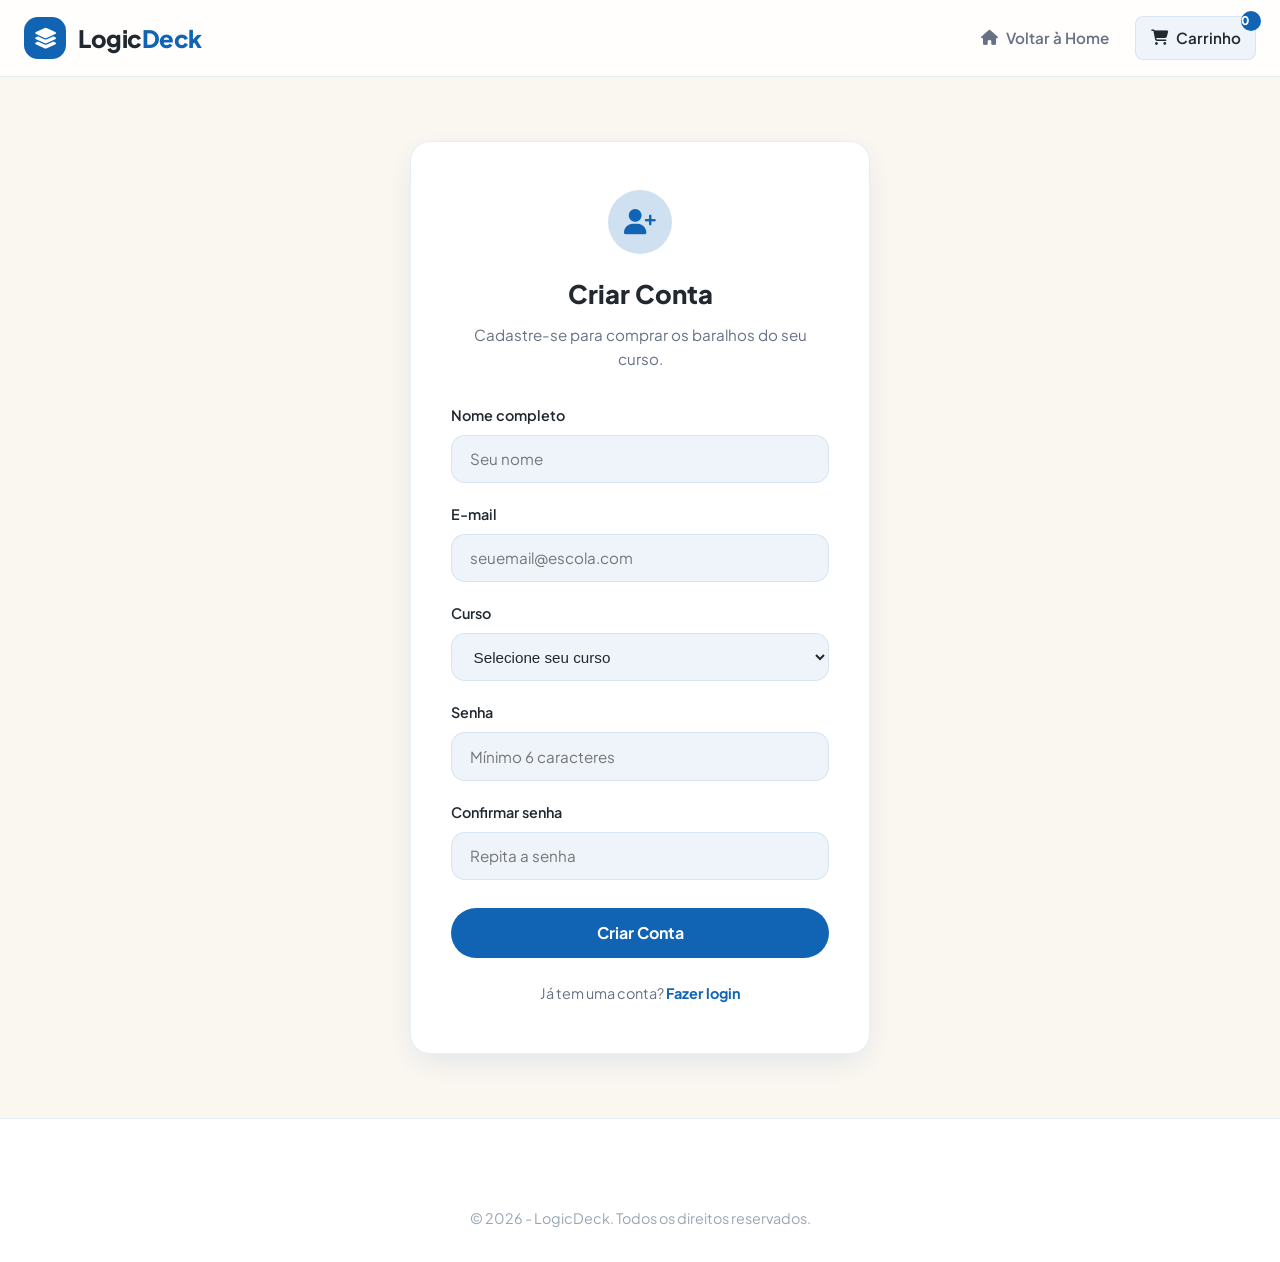
==== front/cadastro.html @ 38dd0232 "pg de carrinho,cadastro e sobre" ====
<!DOCTYPE html>
<html lang="pt-BR">

<head>
    <meta charset="UTF-8">
    <meta name="viewport" content="width=device-width, initial-scale=1.0">
    <title>Cadastro | LogicDeck</title>
    <link rel="stylesheet" href="css/style.css">
    <link rel="stylesheet" href="https://cdnjs.cloudflare.com/ajax/libs/font-awesome/6.4.0/css/all.min.css">
</head>

<body>

    <header>
        <div class="container">
            <div class="header-top">
                <a href="index.html" class="logo">
                    <div class="logo-icon"><i class="fa-solid fa-layer-group"></i></div>
                    <div>Logic<span>Deck</span></div>
                </a>

                <nav class="user-nav">
                    <a href="index.html"><i class="fa-solid fa-house"></i> Voltar à Home</a>
                    <a href="carrinho.html" class="cart-btn">
                        <i class="fa-solid fa-cart-shopping"></i> Carrinho
                        <span class="cart-badge" id="cart-count">0</span>
                    </a>
                </nav>
            </div>
        </div>
    </header>

    <main class="container auth-section">
        <div class="auth-card" id="cadastro-form-wrap">
            <div class="auth-header">
                <div class="auth-icon"><i class="fa-solid fa-user-plus"></i></div>
                <h2>Criar Conta</h2>
                <p>Cadastre-se para comprar os baralhos do seu curso.</p>
            </div>

            <form onsubmit="return handleCadastro(event)">
                <div class="form-group">
                    <label for="cad-nome">Nome completo</label>
                    <input type="text" id="cad-nome" class="form-control" placeholder="Seu nome" required>
                </div>

                <div class="form-group">
                    <label for="cad-email">E-mail</label>
                    <input type="email" id="cad-email" class="form-control" placeholder="seuemail@escola.com" required>
                </div>

                <div class="form-group">
                    <label for="cad-curso">Curso</label>
                    <select id="cad-curso" class="form-control" required>
                        <option value="">Selecione seu curso</option>
                        <option value="informatica">Informática</option>
                        <option value="mecanica">Mecânica</option>
                        <option value="eletronica">Eletrônica</option>
                    </select>
                </div>

                <div class="form-group">
                    <label for="cad-senha">Senha</label>
                    <input type="password" id="cad-senha" class="form-control" placeholder="Mínimo 6 caracteres" required>
                </div>

                <div class="form-group">
                    <label for="cad-confirmar">Confirmar senha</label>
                    <input type="password" id="cad-confirmar" class="form-control" placeholder="Repita a senha" required>
                    <span class="form-error" id="cad-erro"></span>
                </div>

                <button type="submit" class="btn-auth-submit">Criar Conta</button>
            </form>

            <div class="auth-footer-link">
                Já tem uma conta? <a href="login.html">Fazer login</a>
            </div>
        </div>
    </main>

    <footer>
        <div class="container footer-bottom" style="border:none; text-align: center; justify-content: center;">
            <p>&copy; 2026 - LogicDeck. Todos os direitos reservados.</p>
        </div>
    </footer>

    <script src="js/script.js"></script>
</body>

</html>
---- front/css/style.css ----
/* ==========================================================================
   LOGICDECK — MOBILE FIRST
   ========================================================================== */
@import url('https://fonts.googleapis.com/css2?family=Plus+Jakarta+Sans:wght@300;400;500;600;700;800&display=swap');
@import url('https://cdnjs.cloudflare.com/ajax/libs/font-awesome/6.4.0/css/all.min.css');

:root {
    /* Paleta de cores - clara e aconchegante, com azul como cor principal */
    --bg-main: #faf6f0;
    --bg-surface: #ffffff;
    --bg-surface-hover: #eef4fa;
    --bg-glass: rgba(255, 255, 255, 0.85);

    --primary: #1164B4;
    --primary-hover: #0d4f8f;
    --primary-glow: rgba(17, 100, 180, 0.20);

    --accent: #5aa9e0;
    --accent-gradient: var(--primary);
    --card-gradient: linear-gradient(180deg, rgba(17, 100, 180, 0.06) 0%, rgba(17, 100, 180, 0.01) 100%);

    --text-main: #22282f;
    --text-muted: #667284;
    --text-dim: #9aa6b5;

    --border-color: rgba(17, 100, 180, 0.10);
    --border-light: rgba(17, 100, 180, 0.20);

    /* Cores por curso */
    --course-info: #1164B4;
    --course-mec: #2f7fc1;
    --course-eletro: #5aa9e0;

    /* Layout e espaçamento */
    --radius-sm: 8px;
    --radius-md: 14px;
    --radius-lg: 20px;
    --radius-full: 9999px;

    --shadow-sm: 0 4px 12px rgba(17, 100, 180, 0.08);
    --shadow-glow: var(--shadow-sm);
    --shadow-card: 0 10px 30px -8px rgba(17, 100, 180, 0.14);

    --transition: all 0.3s cubic-bezier(0.4, 0, 0.2, 1);
    --max-width: 1280px;

    /* Espaçamento lateral do container (cresce junto com a tela) */
    --gutter: 1rem;
    /* Altura mínima de área clicável no toque */
    --touch: 44px;
}

/* ==========================================================================
   RESET E BASE
   ========================================================================== */
* {
    margin: 0;
    padding: 0;
    box-sizing: border-box;
}

html {
    scroll-behavior: smooth;
    font-family: 'Plus Jakarta Sans', sans-serif;
    background-color: var(--bg-main);
    color: var(--text-main);
    line-height: 1.6;
    /* Evita o iOS aumentar a fonte sozinho ao girar a tela */
    -webkit-text-size-adjust: 100%;
}

body {
    min-height: 100vh;
    display: flex;
    flex-direction: column;
    overflow-x: hidden;
    font-size: 1rem;
}

/* Nada estoura a largura da tela */
img, video, iframe, svg {
    max-width: 100%;
    height: auto;
    display: block;
}

h1, h2, h3, p, a, li {
    overflow-wrap: break-word;
}

a {
    color: inherit;
    text-decoration: none;
    transition: var(--transition);
}

ul {
    list-style: none;
}

button {
    cursor: pointer;
    border: none;
    outline: none;
    font-family: inherit;
    transition: var(--transition);
}

input {
    font-family: inherit;
    outline: none;
    /* fonte >= 16px impede o zoom automático do iPhone ao focar o campo */
    font-size: 1rem;
}

/* Foco visível para quem navega pelo teclado */
a:focus-visible,
button:focus-visible,
input:focus-visible {
    outline: 3px solid var(--primary);
    outline-offset: 2px;
    border-radius: var(--radius-sm);
}

@media (prefers-reduced-motion: reduce) {
    html { scroll-behavior: auto; }
    *, *::before, *::after {
        animation-duration: 0.01ms !important;
        transition-duration: 0.01ms !important;
    }
}

.container {
    width: 100%;
    max-width: var(--max-width);
    margin: 0 auto;
    padding: 0 var(--gutter);
}

/* Tipografia fluida: cresce sozinha entre o celular e o desktop */
.section-title {
    font-size: clamp(1.5rem, 5vw, 2.2rem);
    font-weight: 800;
    letter-spacing: -0.5px;
    margin-bottom: 1.25rem;
    text-align: center;
    color: var(--primary);
    display: inline-block;
}

.section-header {
    text-align: center;
    margin-bottom: 2rem;
}

.section-subtitle {
    color: var(--text-muted);
    font-size: 0.95rem;
    max-width: 60ch;
    margin: 0.5rem auto 0;
}

/* ==========================================================================
   HEADER  (celular: logo + ícones na 1ª linha, busca ocupando a 2ª)
   ========================================================================== */
header {
    background: var(--bg-glass);
    backdrop-filter: blur(16px);
    -webkit-backdrop-filter: blur(16px);
    border-bottom: 1px solid var(--border-color);
    position: sticky;
    top: 0;
    z-index: 1000;
}

.header-top {
    display: flex;
    align-items: center;
    justify-content: space-between;
    flex-wrap: wrap;
    padding: 0.75rem 0;
    gap: 0.75rem;
}

.logo {
    display: flex;
    align-items: center;
    gap: 0.5rem;
    font-size: 1.15rem;
    font-weight: 800;
    color: var(--text-main);
    letter-spacing: -0.5px;
    flex-shrink: 0;
}

.logo-icon {
    width: 36px;
    height: 36px;
    background: var(--primary);
    border-radius: var(--radius-md);
    display: flex;
    align-items: center;
    justify-content: center;
    color: #fff;
    font-size: 1.05rem;
    flex-shrink: 0;
}

.logo span {
    color: var(--primary);
}

/* No celular a busca vai para a linha de baixo, em largura total */
.search-form {
    order: 3;
    flex: 1 1 100%;
    max-width: 100%;
    position: relative;
    display: flex;
    align-items: center;
}

.search-form input {
    width: 100%;
    padding: 0.7rem 5.5rem 0.7rem 1rem;
    background: var(--bg-surface-hover);
    border: 1px solid var(--border-color);
    border-radius: var(--radius-full);
    color: var(--text-main);
    transition: var(--transition);
}

.search-form input:focus {
    border-color: var(--primary);
    background: #fff;
}

.search-form input::placeholder {
    color: var(--text-dim);
}

.search-form button {
    position: absolute;
    right: 5px;
    background: var(--primary);
    color: white;
    min-height: 36px;
    padding: 0.4rem 1rem;
    border-radius: var(--radius-full);
    font-weight: 600;
    font-size: 0.85rem;
    display: flex;
    align-items: center;
    gap: 0.4rem;
}

.search-form button:hover {
    background: var(--primary-hover);
}

.user-nav {
    display: flex;
    align-items: center;
    gap: 0.35rem;
}

.user-nav a {
    display: flex;
    align-items: center;
    justify-content: center;
    gap: 0.5rem;
    min-width: var(--touch);
    min-height: var(--touch);
    font-weight: 600;
    font-size: 0.95rem;
    color: var(--text-muted);
    padding: 0.5rem;
    border-radius: var(--radius-sm);
}

.user-nav a:hover {
    color: var(--text-main);
    background: var(--bg-surface-hover);
}

/* No celular da pra ver só os ícones. Coloca o link dentro
   de um <span> no HTML:  <a href="#"><i class="fa..."></i><span>Entrar</span></a> */
.user-nav a span {
    display: none;
}

.cart-btn {
    position: relative;
    background: var(--bg-surface-hover) !important;
    border: 1px solid var(--border-color);
    color: var(--text-main) !important;
}

.cart-badge {
    position: absolute;
    top: -2px;
    right: -2px;
    background: var(--primary);
    color: white;
    font-size: 0.7rem;
    font-weight: 800;
    width: 20px;
    height: 20px;
    border-radius: 50%;
    display: flex;
    align-items: center;
    justify-content: center;
}

/* Menu principal: no celular vira uma faixa que rola na horizontal */
.main-nav {
    background: var(--bg-surface-hover);
    border-top: 1px solid var(--border-color);
}

.main-nav ul {
    display: flex;
    align-items: center;
    gap: 1.25rem;
    padding: 0.5rem var(--gutter);
    overflow-x: auto;
    -webkit-overflow-scrolling: touch;
    scrollbar-width: none;
}

.main-nav ul::-webkit-scrollbar {
    display: none;
}

.main-nav a {
    font-weight: 600;
    font-size: 0.9rem;
    color: var(--text-muted);
    position: relative;
    display: flex;
    align-items: center;
    min-height: var(--touch);
    white-space: nowrap;
}

.main-nav a::after {
    content: '';
    position: absolute;
    bottom: 4px;
    left: 0;
    width: 0%;
    height: 2px;
    background: var(--primary);
    transition: var(--transition);
    border-radius: 2px;
}

.main-nav a:hover,
.main-nav a.active {
    color: var(--text-main);
}

.main-nav a:hover::after,
.main-nav a.active::after {
    width: 100%;
}

/* ==========================================================================
   HERO / BANNER
   ========================================================================== */
.hero-section {
    padding: 1.5rem 0 2rem;
}

.carousel-container {
    position: relative;
    border-radius: var(--radius-md);
    overflow: hidden;
    background: var(--bg-surface);
    border: 1px solid var(--border-color);
    box-shadow: var(--shadow-card);
    /* no celular o banner é mais "em pé" para o texto caber */
    aspect-ratio: 4 / 3;
    min-height: 320px;
}

.carousel-slide {
    position: absolute;
    inset: 0;
    opacity: 0;
    visibility: hidden;
    transition: opacity 0.8s ease-in-out;
    display: flex;
    align-items: center;
    background: var(--primary);
}

.carousel-slide.active {
    opacity: 1;
    visibility: visible;
}

.carousel-content {
    position: relative;
    z-index: 10;
    padding: 1.5rem;
    max-width: 100%;
}

.hero-tag {
    display: inline-block;
    padding: 0.3rem 0.8rem;
    background: rgba(255, 255, 255, 0.25);
    border: 1px solid rgba(255, 255, 255, 0.5);
    border-radius: var(--radius-full);
    color: #fff;
    font-weight: 700;
    font-size: 0.72rem;
    text-transform: uppercase;
    letter-spacing: 1.5px;
    margin-bottom: 0.75rem;
}

.carousel-content h2 {
    font-size: clamp(1.4rem, 6vw, 2.8rem);
    font-weight: 800;
    line-height: 1.15;
    margin-bottom: 0.75rem;
    color: #fff;
}

.carousel-content p {
    font-size: 0.95rem;
    color: rgba(255, 255, 255, 0.92);
    margin-bottom: 1.25rem;
    max-width: 45ch;
}

.btn-hero {
    display: inline-flex;
    align-items: center;
    justify-content: center;
    gap: 0.6rem;
    min-height: var(--touch);
    padding: 0.75rem 1.5rem;
    background: #fff;
    color: var(--primary-hover);
    font-weight: 700;
    font-size: 0.95rem;
    border-radius: var(--radius-full);
    box-shadow: var(--shadow-sm);
}

.btn-hero:hover {
    background: var(--bg-surface-hover);
}

.carousel-btn {
    position: absolute;
    top: 50%;
    transform: translateY(-50%);
    z-index: 20;
    width: 38px;
    height: 38px;
    border-radius: 50%;
    background: rgba(255, 255, 255, 0.3);
    border: 1px solid rgba(255, 255, 255, 0.5);
    color: white;
    font-size: 1rem;
    display: flex;
    align-items: center;
    justify-content: center;
}

.carousel-btn:hover {
    background: #fff;
    color: var(--primary-hover);
}

.carousel-btn.prev { left: 0.5rem; }
.carousel-btn.next { right: 0.5rem; }

.carousel-indicators {
    position: absolute;
    bottom: 0.85rem;
    left: 50%;
    transform: translateX(-50%);
    z-index: 20;
    display: flex;
    gap: 0.5rem;
}

.indicator-dot {
    width: 10px;
    height: 10px;
    border-radius: 50%;
    background: rgba(255, 255, 255, 0.5);
    cursor: pointer;
    transition: var(--transition);
}

.indicator-dot.active {
    width: 28px;
    border-radius: 12px;
    background: #fff;
}

/* ==========================================================================
   PRODUTOS EM DESTAQUE
   ========================================================================== */
.products-section {
    padding: 2rem 0;
}

/* Filtros: rolam na horizontal no celular, sem quebrar a tela */
.category-filters {
    display: flex;
    gap: 0.5rem;
    margin-bottom: 1.5rem;
    overflow-x: auto;
    padding-bottom: 0.4rem;
    -webkit-overflow-scrolling: touch;
    scrollbar-width: none;
}

.category-filters::-webkit-scrollbar {
    display: none;
}

.filter-chip {
    flex: 0 0 auto;
    min-height: 40px;
    padding: 0.5rem 1.1rem;
    border-radius: var(--radius-full);
    border: 1px solid var(--border-color);
    background: var(--bg-surface);
    color: var(--text-muted);
    font-weight: 600;
    font-size: 0.85rem;
    white-space: nowrap;
}

.filter-chip:hover,
.filter-chip.active {
    background: var(--primary);
    border-color: var(--primary);
    color: #fff;
}

/* 1 coluna no celular. O min() evita estouro em telas de 320px */
.products-grid {
    display: grid;
    grid-template-columns: 1fr;
    gap: 1.25rem;
}

.product-card {
    background: var(--bg-surface);
    border: 1px solid var(--border-color);
    border-radius: var(--radius-lg);
    overflow: hidden;
    display: flex;
    flex-direction: column;
    transition: var(--transition);
    position: relative;
}

.product-card:hover {
    border-color: var(--border-light);
    box-shadow: var(--shadow-card);
}

.product-badge {
    position: absolute;
    top: 0.75rem;
    left: 0.75rem;
    z-index: 10;
    color: white;
    font-size: 0.7rem;
    font-weight: 800;
    padding: 0.3rem 0.7rem;
    border-radius: var(--radius-full);
    text-transform: uppercase;
    letter-spacing: 0.5px;
}

.badge-info { background: var(--course-info); }
.badge-mec { background: var(--course-mec); }
.badge-eletro { background: var(--course-eletro); }

.product-image-wrap {
    position: relative;
    width: 100%;
    aspect-ratio: 4 / 3;
    overflow: hidden;
    background: var(--bg-surface-hover);
    display: flex;
    align-items: center;
    justify-content: center;
}

.product-image-wrap img {
    width: 100%;
    height: 100%;
    object-fit: cover;
}

.product-details {
    padding: 1.1rem;
    display: flex;
    flex-direction: column;
    flex-grow: 1;
}

.product-course-tag {
    font-size: 0.75rem;
    font-weight: 700;
    margin-bottom: 0.4rem;
    text-transform: uppercase;
    letter-spacing: 0.5px;
}

.product-card h3 {
    font-size: 1.1rem;
    font-weight: 700;
    margin-bottom: 0.4rem;
    color: var(--text-main);
}

.product-desc {
    color: var(--text-muted);
    font-size: 0.88rem;
    margin-bottom: 1rem;
    line-height: 1.5;
    flex-grow: 1;
}

/* No celular o preço fica em cima e o botão ocupa a linha toda */
.product-bottom {
    display: flex;
    flex-direction: column;
    align-items: stretch;
    gap: 0.75rem;
    margin-top: auto;
    padding-top: 1rem;
    border-top: 1px solid var(--border-color);
}

.price-container {
    display: flex;
    flex-direction: column;
}

.price-old {
    font-size: 0.8rem;
    color: var(--text-dim);
    text-decoration: line-through;
}

.price-current {
    font-size: 1.3rem;
    font-weight: 800;
    color: var(--primary-hover);
}

.btn-add-cart {
    background: var(--bg-surface-hover);
    border: 1px solid var(--primary);
    color: var(--primary-hover);
    min-height: var(--touch);
    padding: 0.7rem 1rem;
    border-radius: var(--radius-md);
    font-weight: 700;
    font-size: 0.9rem;
    display: flex;
    align-items: center;
    justify-content: center;
    gap: 0.5rem;
}

.btn-add-cart:hover {
    background: var(--primary);
    color: white;
}

/* ==========================================================================
   DIFERENCIAIS
   ========================================================================== */
.features-section {
    padding: 2.5rem 0;
}

.features-grid {
    display: grid;
    grid-template-columns: 1fr;
    gap: 1rem;
}

.feature-card {
    background: var(--bg-surface);
    border: 1px solid var(--border-color);
    border-radius: var(--radius-lg);
    padding: 1.5rem 1.25rem;
    text-align: center;
    transition: var(--transition);
    position: relative;
    overflow: hidden;
}

.feature-card::before {
    content: '';
    position: absolute;
    top: 0;
    left: 0;
    right: 0;
    height: 3px;
    background: var(--primary);
    opacity: 0;
    transition: var(--transition);
}

.feature-card:hover {
    border-color: var(--border-light);
    box-shadow: var(--shadow-card);
}

.feature-card:hover::before {
    opacity: 1;
}

.feature-icon {
    width: 56px;
    height: 56px;
    margin: 0 auto 1rem;
    background: var(--primary-glow);
    border-radius: 50%;
    display: flex;
    align-items: center;
    justify-content: center;
    color: var(--primary-hover);
    font-size: 1.4rem;
    transition: var(--transition);
}

.feature-card:hover .feature-icon {
    background: var(--primary);
    color: white;
}

.feature-card h3 {
    font-size: 1.05rem;
    font-weight: 700;
    margin-bottom: 0.4rem;
}

.feature-card p {
    color: var(--text-muted);
    font-size: 0.88rem;
}

/* ==========================================================================
   VÍDEO
   ========================================================================== */
.video-section {
    padding: 2.5rem 0;
}

.video-wrapper {
    position: relative;
    width: 100%;
    max-width: 900px;
    margin: 0 auto;
    border-radius: var(--radius-md);
    overflow: hidden;
    box-shadow: var(--shadow-card);
    border: 1px solid var(--border-color);
    aspect-ratio: 16 / 9;
    background: #000;
}

.video-wrapper iframe {
    width: 100%;
    height: 100%;
    border: none;
}

/* ==========================================================================
   NEWSLETTER
   ========================================================================== */
.newsletter-section {
    padding: 2.5rem 0 3rem;
}

.newsletter-box {
    background: var(--primary);
    border-radius: var(--radius-lg);
    padding: 2rem 1.25rem;
    text-align: center;
    position: relative;
    overflow: hidden;
}

.newsletter-box h2 {
    font-size: clamp(1.4rem, 5vw, 2.2rem);
    font-weight: 800;
    margin-bottom: 0.6rem;
    color: #fff;
}

.newsletter-box p {
    color: rgba(255, 255, 255, 0.9);
    font-size: 0.95rem;
    margin-bottom: 1.5rem;
}

/* Celular: campo e botão empilhados */
.newsletter-form {
    display: flex;
    flex-direction: column;
    max-width: 500px;
    margin: 0 auto;
    gap: 0.75rem;
}

.newsletter-form input {
    width: 100%;
    min-height: var(--touch);
    padding: 0.85rem 1.25rem;
    border-radius: var(--radius-full);
    border: 1px solid rgba(255, 255, 255, 0.4);
    background: rgba(255, 255, 255, 0.15);
    color: white;
}

.newsletter-form input::placeholder {
    color: rgba(255, 255, 255, 0.8);
}

.newsletter-form input:focus {
    background: rgba(255, 255, 255, 0.25);
}

.newsletter-form button {
    min-height: var(--touch);
    padding: 0.85rem 1.8rem;
    background: #fff;
    color: var(--primary-hover);
    font-weight: 700;
    border-radius: var(--radius-full);
}

.newsletter-form button:hover {
    background: var(--bg-surface-hover);
}

/* ==========================================================================
   RODAPÉ
   ========================================================================== */
footer {
    background: var(--bg-surface);
    border-top: 1px solid var(--border-color);
    padding: 2.5rem 0 1.5rem;
    margin-top: auto;
}

.footer-grid {
    display: grid;
    grid-template-columns: 1fr;
    gap: 2rem;
    margin-bottom: 2rem;
}

.footer-brand p {
    color: var(--text-muted);
    margin-top: 0.75rem;
    font-size: 0.9rem;
    line-height: 1.6;
    max-width: 55ch;
}

.footer-column h3 {
    font-size: 1.05rem;
    font-weight: 700;
    color: var(--text-main);
    margin-bottom: 1rem;
    position: relative;
    padding-bottom: 0.5rem;
}

.footer-column h3::after {
    content: '';
    position: absolute;
    bottom: 0;
    left: 0;
    width: 30px;
    height: 2px;
    background: var(--primary);
}

.footer-column ul {
    display: flex;
    flex-direction: column;
    gap: 0.4rem;
}

.footer-column a {
    color: var(--text-muted);
    font-size: 0.92rem;
    display: inline-flex;
    align-items: center;
    gap: 0.5rem;
    min-height: 40px;
}

.footer-column a:hover {
    color: var(--primary-hover);
}

.footer-devs li {
    color: var(--text-muted);
    font-size: 0.92rem;
    display: flex;
    align-items: center;
    gap: 0.6rem;
}

.footer-devs i {
    color: var(--primary);
}

.social-links {
    display: flex;
    gap: 0.6rem;
    flex-wrap: wrap;
}

.social-icon {
    width: var(--touch);
    height: var(--touch);
    border-radius: 50%;
    background: var(--bg-surface-hover);
    border: 1px solid var(--border-color);
    display: flex;
    align-items: center;
    justify-content: center;
    color: var(--text-muted);
    font-size: 1.1rem;
}

.social-icon:hover {
    background: var(--primary);
    color: white;
}

.footer-bottom {
    padding-top: 1.5rem;
    border-top: 1px solid var(--border-color);
    display: flex;
    flex-direction: column;
    align-items: center;
    text-align: center;
    gap: 0.5rem;
    color: var(--text-dim);
    font-size: 0.85rem;
}

/* ==========================================================================
   TOAST  (celular: barra na parte de baixo, largura total)
   ========================================================================== */
.toast-container {
    position: fixed;
    left: 1rem;
    right: 1rem;
    bottom: 1rem;
    z-index: 9999;
    display: flex;
    flex-direction: column;
    gap: 0.6rem;
}

.toast {
    background: var(--bg-surface);
    border: 1px solid var(--primary);
    color: var(--text-main);
    padding: 0.9rem 1.2rem;
    border-radius: var(--radius-md);
    box-shadow: var(--shadow-card);
    display: flex;
    align-items: center;
    gap: 0.8rem;
    font-size: 0.9rem;
    animation: toastIn 0.3s ease-out;
}

.toast i {
    color: var(--primary);
    font-size: 1.2rem;
    flex-shrink: 0;
}

@keyframes toastIn {
    from { opacity: 0; transform: translateY(20px); }
    to { opacity: 1; transform: translateY(0); }
}

/* ==========================================================================
   ≥ 480px — CELULAR GRANDE
   ========================================================================== */
@media (min-width: 480px) {
    :root { --gutter: 1.25rem; }

    .products-grid {
        grid-template-columns: repeat(2, 1fr);
    }

    .features-grid {
        grid-template-columns: repeat(2, 1fr);
    }

    .product-bottom {
        flex-direction: row;
        align-items: center;
        justify-content: space-between;
    }

    .newsletter-form {
        flex-direction: row;
        flex-wrap: wrap;
    }

    .newsletter-form input {
        flex: 1;
        min-width: 200px;
        width: auto;
    }

    .footer-grid {
        grid-template-columns: repeat(2, 1fr);
    }
}

/* ==========================================================================
   ≥ 768px — TABLET
   ========================================================================== */
@media (min-width: 768px) {
    :root { --gutter: 1.5rem; }

    body { font-size: 1.02rem; }

    .section-header { margin-bottom: 2.5rem; }
    .section-subtitle { font-size: 1.05rem; }

    /* A busca volta para o meio do header */
    .header-top {
        flex-wrap: nowrap;
        padding: 1rem 0;
        gap: 1.25rem;
    }

    .logo { font-size: 1.35rem; gap: 0.75rem; }
    .logo-icon { width: 42px; height: 42px; font-size: 1.3rem; }

    .search-form {
        order: 0;
        flex: 1 1 auto;
        max-width: 550px;
    }

    .search-form input {
        padding: 0.75rem 6rem 0.75rem 1.25rem;
    }

    .search-form button {
        right: 6px;
        padding: 0.5rem 1.1rem;
        font-size: 0.9rem;
    }

    .user-nav { gap: 0.75rem; }

    .user-nav a {
        padding: 0.5rem 0.9rem;
        justify-content: flex-start;
    }

    /* Volta o texto dos links do topo */
    .user-nav a span { display: inline; }

    .cart-badge { top: -6px; right: -6px; font-size: 0.75rem; }

    .main-nav ul {
        justify-content: center;
        gap: 2rem;
        overflow-x: visible;
        padding: 0.75rem var(--gutter);
    }

    .main-nav a { font-size: 0.95rem; min-height: auto; padding: 0.3rem 0; }
    .main-nav a::after { bottom: 0; }

    /* Banner volta ao formato largo */
    .hero-section { padding: 2rem 0 3rem; }

    .carousel-container {
        border-radius: var(--radius-lg);
        aspect-ratio: 16 / 9;
        min-height: 360px;
    }

    .carousel-content {
        padding: 0 2.5rem;
        max-width: 650px;
    }

    .hero-tag { font-size: 0.85rem; padding: 0.4rem 1rem; margin-bottom: 1.25rem; }
    .carousel-content p { font-size: 1.05rem; margin-bottom: 1.75rem; }
    .btn-hero { padding: 0.95rem 2rem; font-size: 1.05rem; }

    .carousel-btn { width: 48px; height: 48px; font-size: 1.2rem; }
    .carousel-btn.prev { left: 1rem; }
    .carousel-btn.next { right: 1rem; }
    .carousel-indicators { bottom: 1.5rem; }
    .indicator-dot { width: 12px; height: 12px; }
    .indicator-dot.active { width: 32px; }

    .products-section { padding: 3rem 0; }

    .category-filters {
        justify-content: center;
        flex-wrap: wrap;
        overflow-x: visible;
        gap: 0.75rem;
        margin-bottom: 2.5rem;
    }

    .filter-chip { font-size: 0.9rem; padding: 0.5rem 1.25rem; }

    .products-grid {
        grid-template-columns: repeat(auto-fit, minmax(min(280px, 100%), 1fr));
        gap: 1.75rem;
    }

    .product-image-wrap { aspect-ratio: 3 / 4; }
    .product-details { padding: 1.5rem; }
    .product-card h3 { font-size: 1.2rem; }
    .price-current { font-size: 1.4rem; }

    .features-section { padding: 3.5rem 0; }

    .features-grid {
        grid-template-columns: repeat(auto-fit, minmax(min(240px, 100%), 1fr));
        gap: 1.75rem;
    }

    .feature-card { padding: 2rem 1.5rem; }
    .feature-icon { width: 64px; height: 64px; font-size: 1.6rem; margin-bottom: 1.25rem; }
    .feature-card h3 { font-size: 1.15rem; }

    .video-section { padding: 3.5rem 0; }
    .video-wrapper { border-radius: var(--radius-lg); }

    .newsletter-section { padding: 3.5rem 0 4rem; }
    .newsletter-box { padding: 3rem 2rem; }
    .newsletter-box p { font-size: 1.05rem; }

    footer { padding: 3rem 0 2rem; }

    .footer-bottom {
        flex-direction: row;
        justify-content: space-between;
        text-align: left;
        font-size: 0.9rem;
    }

    .toast-container {
        left: auto;
        right: 2rem;
        bottom: 2rem;
        max-width: 380px;
    }

    .toast { padding: 1rem 1.5rem; }
}

/* ==========================================================================
   ≥ 992px — DESKTOP
   ========================================================================== */
@media (min-width: 992px) {
    .logo { font-size: 1.5rem; }

    .main-nav ul { gap: 2.5rem; }

    .carousel-container {
        aspect-ratio: 21 / 9;
        min-height: 380px;
    }

    .carousel-content { padding: 0 4rem; }

    .footer-grid {
        grid-template-columns: 1.5fr repeat(3, 1fr);
        gap: 3rem;
        margin-bottom: 3.5rem;
    }

    footer { padding: 4rem 0 2rem; }

    .newsletter-box { padding: 3.5rem 2rem; }

    .features-section { padding: 4rem 0; }
    .video-section { padding: 4rem 0; }
    .newsletter-section { padding: 4rem 0 5rem; }
}

/* ==========================================================================
   ≥ 1200px — DESKTOP GRANDE
   Efeitos de hover só onde existe mouse de verdade
   ========================================================================== */
@media (hover: hover) and (pointer: fine) {
    .product-card:hover {
        transform: translateY(-6px);
    }
}
/* ==========================================================================
   PÁGINA DO CARRINHO
   ========================================================================== */
.cart-section {
    padding: 3rem 0 5rem;
}

.cart-layout {
    display: grid;
    grid-template-columns: 2fr 1fr;
    gap: 2rem;
    align-items: start;
}

.cart-items {
    display: flex;
    flex-direction: column;
    gap: 1rem;
}

.cart-item {
    background: var(--bg-surface);
    border: 1px solid var(--border-color);
    border-radius: var(--radius-md);
    padding: 1rem;
    display: flex;
    align-items: center;
    gap: 1.25rem;
    flex-wrap: wrap;
}

.cart-item-img {
    width: 70px;
    height: 90px;
    border-radius: var(--radius-sm);
    background: var(--bg-surface-hover);
    display: flex;
    align-items: center;
    justify-content: center;
    flex-shrink: 0;
}

.cart-item-info {
    flex: 1;
    min-width: 150px;
}

.cart-item-info h4 {
    font-size: 1.05rem;
    font-weight: 700;
    margin-bottom: 0.25rem;
}

.cart-item-course {
    font-size: 0.78rem;
    font-weight: 700;
    text-transform: uppercase;
}

.cart-item-price {
    font-weight: 800;
    color: var(--primary-hover);
    min-width: 90px;
    text-align: right;
}

.cart-qty {
    display: flex;
    align-items: center;
    gap: 0.5rem;
    border: 1px solid var(--border-color);
    border-radius: var(--radius-full);
    padding: 0.25rem 0.5rem;
}

.cart-qty button {
    width: 26px;
    height: 26px;
    border-radius: 50%;
    background: var(--bg-surface-hover);
    color: var(--text-main);
    font-weight: 700;
}

.cart-qty button:hover {
    background: var(--primary);
    color: #fff;
}

.cart-remove {
    background: none;
    color: var(--text-dim);
    font-size: 1.1rem;
    padding: 0.5rem;
}

.cart-remove:hover {
    color: #d64545;
}

.cart-summary {
    background: var(--bg-surface);
    border: 1px solid var(--border-color);
    border-radius: var(--radius-lg);
    padding: 1.75rem;
    position: sticky;
    top: 100px;
}

.cart-summary h3 {
    font-size: 1.2rem;
    margin-bottom: 1.25rem;
}

.cart-summary-row {
    display: flex;
    justify-content: space-between;
    margin-bottom: 0.75rem;
    color: var(--text-muted);
}

.cart-summary-total {
    display: flex;
    justify-content: space-between;
    font-weight: 800;
    font-size: 1.2rem;
    color: var(--text-main);
    padding-top: 1rem;
    border-top: 1px solid var(--border-color);
    margin-bottom: 1.5rem;
}

.btn-checkout {
    width: 100%;
    padding: 0.9rem;
    background: var(--primary);
    color: #fff;
    border-radius: var(--radius-full);
    font-weight: 700;
    text-align: center;
}

.btn-checkout:hover {
    background: var(--primary-hover);
}

.empty-cart {
    text-align: center;
    padding: 4rem 1rem;
    background: var(--bg-surface);
    border: 1px solid var(--border-color);
    border-radius: var(--radius-lg);
}

.empty-cart i {
    font-size: 3rem;
    color: var(--text-dim);
    margin-bottom: 1.25rem;
}

.empty-cart h3 {
    font-size: 1.4rem;
    margin-bottom: 0.75rem;
}

.empty-cart p {
    color: var(--text-muted);
    margin-bottom: 1.5rem;
}

@media (max-width: 768px) {
    .cart-layout { grid-template-columns: 1fr; }
    .cart-item-price { text-align: left; }
}
/* ==========================================================================
   PÁGINAS DE AUTENTICAÇÃO (LOGIN / CADASTRO)
   ========================================================================== */
.auth-section {
    padding: 4rem 1.5rem;
    flex-grow: 1;
    display: flex;
    align-items: center;
    justify-content: center;
}

.auth-card {
    background: var(--bg-surface);
    padding: 3rem 2.5rem;
    border-radius: var(--radius-lg);
    border: 1px solid var(--border-color);
    max-width: 460px;
    width: 100%;
    box-shadow: var(--shadow-card);
}

.auth-header {
    text-align: center;
    margin-bottom: 2rem;
}

.auth-icon {
    width: 64px;
    height: 64px;
    margin: 0 auto 1.25rem;
    background: var(--primary-glow);
    border-radius: 50%;
    display: flex;
    align-items: center;
    justify-content: center;
    color: var(--primary);
    font-size: 1.6rem;
}

.auth-header h2 {
    font-size: 1.6rem;
    font-weight: 800;
    margin-bottom: 0.5rem;
}

.auth-header p {
    color: var(--text-muted);
    font-size: 0.95rem;
}

.form-group {
    margin-bottom: 1.25rem;
}

.form-group label {
    display: block;
    font-weight: 600;
    font-size: 0.9rem;
    margin-bottom: 0.5rem;
    color: var(--text-main);
}

.form-control {
    width: 100%;
    padding: 0.85rem 1.1rem;
    border-radius: var(--radius-md);
    border: 1px solid var(--border-color);
    background: var(--bg-surface-hover);
    color: var(--text-main);
    font-size: 0.95rem;
}

.form-control:focus {
    border-color: var(--primary);
    background: #fff;
}

.form-error {
    color: #d64545;
    font-size: 0.85rem;
    margin-top: 0.4rem;
    display: none;
}

.form-error.show {
    display: block;
}

.btn-auth-submit {
    width: 100%;
    padding: 0.9rem;
    background: var(--primary);
    color: #fff;
    border-radius: var(--radius-full);
    font-weight: 700;
    font-size: 1rem;
    margin-top: 0.5rem;
}

.btn-auth-submit:hover {
    background: var(--primary-hover);
}

.auth-footer-link {
    text-align: center;
    margin-top: 1.5rem;
    font-size: 0.9rem;
    color: var(--text-muted);
}

.auth-footer-link a {
    color: var(--primary);
    font-weight: 700;
}

.auth-success {
    text-align: center;
}

.auth-success i {
    font-size: 3rem;
    color: var(--primary);
    margin-bottom: 1rem;
}
/* ==========================================================================
   PÁGINA SOBRE NÓS
   ========================================================================== */
.about-hero {
    padding: 4rem 0 2rem;
    text-align: center;
}

.about-hero h1 {
    font-size: 2.6rem;
    font-weight: 800;
    margin-bottom: 1rem;
    color: var(--text-main);
}

.about-hero p {
    color: var(--text-muted);
    font-size: 1.1rem;
    max-width: 650px;
    margin: 0 auto;
}

.about-story {
    padding: 2rem 0 4rem;
    display: grid;
    grid-template-columns: 1fr 1fr;
    gap: 3rem;
    align-items: center;
}

.about-story-icon {
    background: var(--bg-surface);
    border: 1px solid var(--border-color);
    border-radius: var(--radius-lg);
    aspect-ratio: 4 / 3;
    display: flex;
    align-items: center;
    justify-content: center;
    font-size: 4rem;
    color: var(--primary);
}

.about-story-text h2 {
    font-size: 1.8rem;
    font-weight: 800;
    margin-bottom: 1rem;
}

.about-story-text p {
    color: var(--text-muted);
    line-height: 1.7;
    margin-bottom: 1rem;
}

.stats-section {
    padding: 3rem 0;
    background: var(--bg-surface-hover);
}

.stats-grid {
    display: grid;
    grid-template-columns: repeat(3, 1fr);
    gap: 1.5rem;
    text-align: center;
}

.stat-card strong {
    display: block;
    font-size: 2.4rem;
    font-weight: 800;
    color: var(--primary);
}

.stat-card span {
    color: var(--text-muted);
    font-size: 0.95rem;
}

.courses-section {
    padding: 4rem 0;
}

.courses-grid {
    display: grid;
    grid-template-columns: repeat(3, 1fr);
    gap: 1.5rem;
}

.course-card {
    background: var(--bg-surface);
    border: 1px solid var(--border-color);
    border-radius: var(--radius-lg);
    padding: 2rem 1.5rem;
    text-align: center;
}

.course-card i {
    font-size: 2.2rem;
    margin-bottom: 1rem;
    display: block;
}

.course-card h3 {
    font-size: 1.15rem;
    margin-bottom: 0.5rem;
}

.course-card p {
    color: var(--text-muted);
    font-size: 0.9rem;
}

@media (max-width: 768px) {
    .about-story { grid-template-columns: 1fr; }
    .stats-grid { grid-template-columns: 1fr; }
    .courses-grid { grid-template-columns: 1fr; }
}
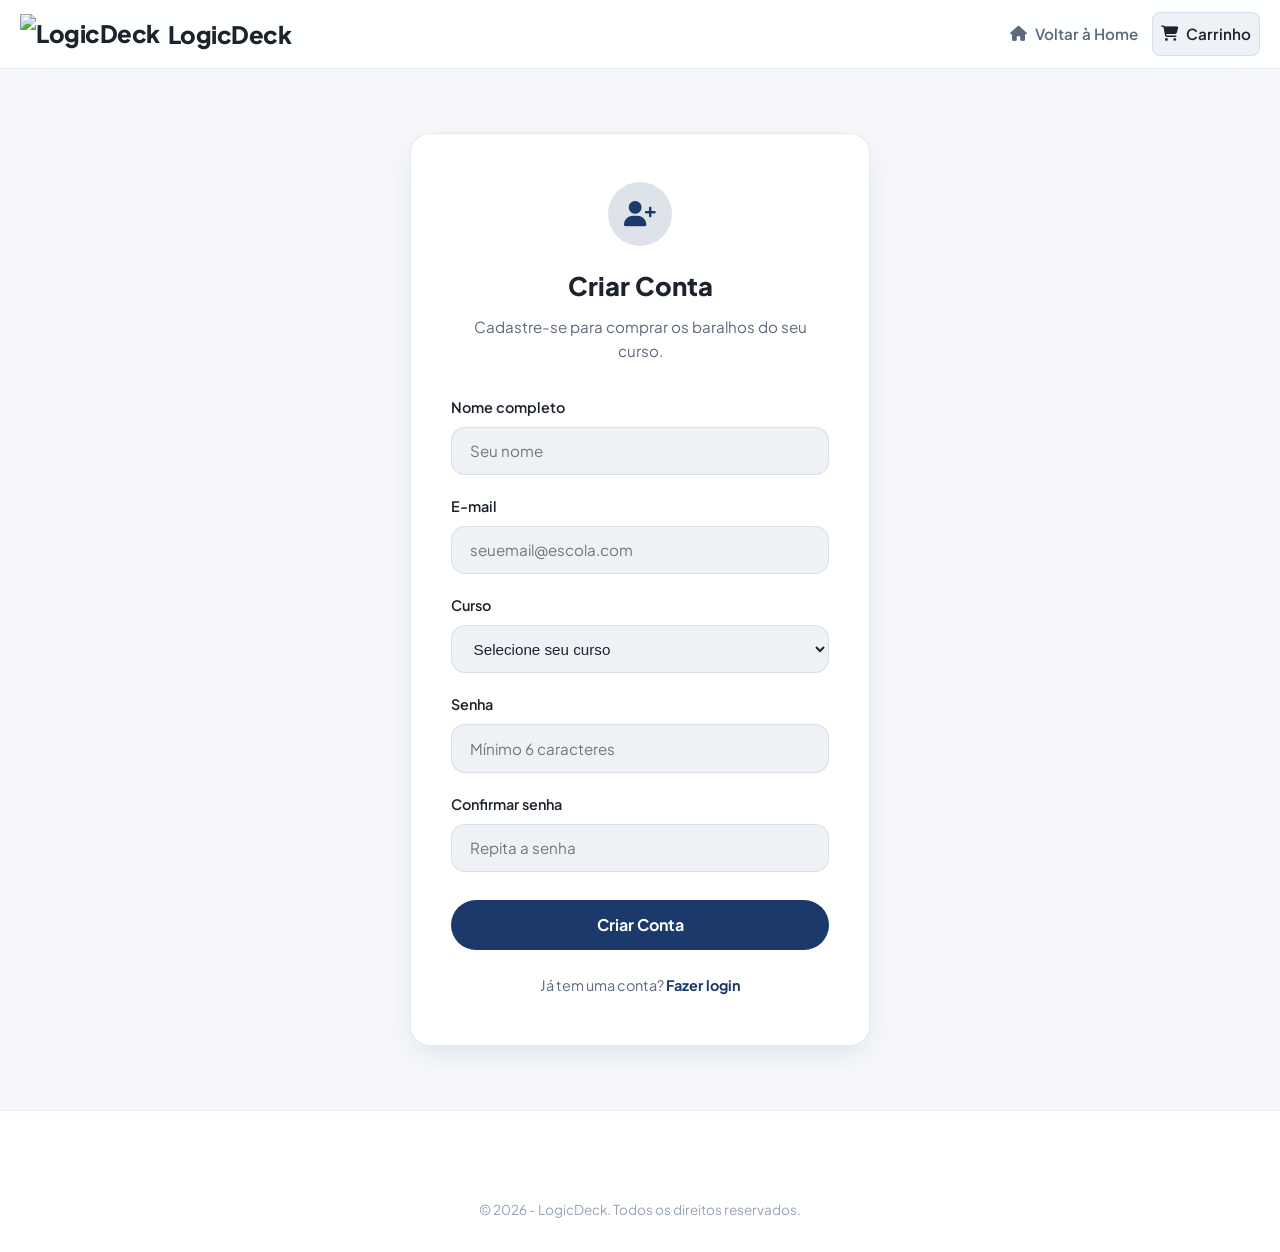
==== commit 78fa108b: "terminando o site" ====
--- a/front/cadastro.html
+++ b/front/cadastro.html
@@ -14,10 +14,10 @@
     <header>
         <div class="container">
             <div class="header-top">
-                <a href="index.html" class="logo">
-                    <div class="logo-icon"><i class="fa-solid fa-layer-group"></i></div>
-                    <div>Logic<span>Deck</span></div>
-                </a>
+                      <a href="index.html" class="logo">
+    <img src="https://www.dropbox.com/scl/fi/shnp5xk8jj5y73xjae56d/imagem_2026-09-23_094559662.png?rlkey=5o48pzml6rfqbvz28eb4smpcr&st=fedodi1j&raw=1" alt="LogicDeck" style="height: 40px; width: auto;">
+    <div>Logic<span>Deck</span></div>
+</a>
 
                 <nav class="user-nav">
                     <a href="index.html"><i class="fa-solid fa-house"></i> Voltar à Home</a>
--- a/front/css/style.css
+++ b/front/css/style.css
@@ -5,31 +5,37 @@
 @import url('https://cdnjs.cloudflare.com/ajax/libs/font-awesome/6.4.0/css/all.min.css');
 
 :root {
-    /* Paleta de cores - clara e aconchegante, com azul como cor principal */
-    --bg-main: #faf6f0;
+    /* Paleta de cores - profissional, baseada na logo (azul + laranja + vermelho) */
+    --bg-main: #f5f7fa;
     --bg-surface: #ffffff;
-    --bg-surface-hover: #eef4fa;
-    --bg-glass: rgba(255, 255, 255, 0.85);
-
-    --primary: #1164B4;
-    --primary-hover: #0d4f8f;
-    --primary-glow: rgba(17, 100, 180, 0.20);
-
-    --accent: #5aa9e0;
+    --bg-surface-hover: #eef2f7;
+    --bg-glass: rgba(255, 255, 255, 0.9);
+
+    --primary: #1B3A6B;
+    --primary-hover: #142c52;
+    --primary-glow: rgba(27, 58, 107, 0.14);
+
+    --accent: #E3963E;
+    --accent-hover: #c97f2c;
+    --accent-glow: rgba(227, 150, 62, 0.16);
+
+    --danger: #C0392B;
+    --danger-hover: #a5301f;
+
     --accent-gradient: var(--primary);
-    --card-gradient: linear-gradient(180deg, rgba(17, 100, 180, 0.06) 0%, rgba(17, 100, 180, 0.01) 100%);
-
-    --text-main: #22282f;
-    --text-muted: #667284;
-    --text-dim: #9aa6b5;
-
-    --border-color: rgba(17, 100, 180, 0.10);
-    --border-light: rgba(17, 100, 180, 0.20);
-
-    /* Cores por curso */
-    --course-info: #1164B4;
-    --course-mec: #2f7fc1;
-    --course-eletro: #5aa9e0;
+    --card-gradient: linear-gradient(180deg, rgba(27, 58, 107, 0.06) 0%, rgba(27, 58, 107, 0.01) 100%);
+
+    --text-main: #1c232c;
+    --text-muted: #5c6a7c;
+    --text-dim: #97a3b3;
+
+    --border-color: rgba(27, 58, 107, 0.10);
+    --border-light: rgba(27, 58, 107, 0.20);
+
+    /* Cores por curso — refletindo as 3 cores da logo */
+    --course-info: #1B3A6B;
+    --course-mec: #E3963E;
+    --course-eletro: #C0392B;
 
     /* Layout e espaçamento */
     --radius-sm: 8px;
@@ -37,9 +43,9 @@
     --radius-lg: 20px;
     --radius-full: 9999px;
 
-    --shadow-sm: 0 4px 12px rgba(17, 100, 180, 0.08);
+    --shadow-sm: 0 4px 12px rgba(27, 58, 107, 0.08);
     --shadow-glow: var(--shadow-sm);
-    --shadow-card: 0 10px 30px -8px rgba(17, 100, 180, 0.14);
+    --shadow-card: 0 10px 30px -8px rgba(27, 58, 107, 0.14);
 
     --transition: all 0.3s cubic-bezier(0.4, 0, 0.2, 1);
     --max-width: 1280px;
@@ -65,7 +71,6 @@
     background-color: var(--bg-main);
     color: var(--text-main);
     line-height: 1.6;
-    /* Evita o iOS aumentar a fonte sozinho ao girar a tela */
     -webkit-text-size-adjust: 100%;
 }
 
@@ -77,7 +82,6 @@
     font-size: 1rem;
 }
 
-/* Nada estoura a largura da tela */
 img, video, iframe, svg {
     max-width: 100%;
     height: auto;
@@ -109,11 +113,9 @@
 input {
     font-family: inherit;
     outline: none;
-    /* fonte >= 16px impede o zoom automático do iPhone ao focar o campo */
     font-size: 1rem;
 }
 
-/* Foco visível para quem navega pelo teclado */
 a:focus-visible,
 button:focus-visible,
 input:focus-visible {
@@ -137,7 +139,6 @@
     padding: 0 var(--gutter);
 }
 
-/* Tipografia fluida: cresce sozinha entre o celular e o desktop */
 .section-title {
     font-size: clamp(1.5rem, 5vw, 2.2rem);
     font-weight: 800;
@@ -206,11 +207,11 @@
     flex-shrink: 0;
 }
 
+/* Título "LogicDeck" agora em cor única (sem mistura de cores) */
 .logo span {
-    color: var(--primary);
-}
-
-/* No celular a busca vai para a linha de baixo, em largura total */
+    color: var(--text-main);
+}
+
 .search-form {
     order: 3;
     flex: 1 1 100%;
@@ -283,14 +284,13 @@
     background: var(--bg-surface-hover);
 }
 
-/* No celular da pra ver só os ícones. Coloca o link dentro
-   de um <span> no HTML:  <a href="#"><i class="fa..."></i><span>Entrar</span></a> */
 .user-nav a span {
     display: none;
 }
 
 .cart-btn {
     position: relative;
+    overflow: visible;
     background: var(--bg-surface-hover) !important;
     border: 1px solid var(--border-color);
     color: var(--text-main) !important;
@@ -298,21 +298,23 @@
 
 .cart-badge {
     position: absolute;
-    top: -2px;
-    right: -2px;
-    background: var(--primary);
+    top: 0;
+    right: 0;
+    transform: translate(40%, -40%);
+    background: var(--accent);
     color: white;
     font-size: 0.7rem;
     font-weight: 800;
-    width: 20px;
-    height: 20px;
+    width: 18px;
+    height: 18px;
     border-radius: 50%;
     display: flex;
     align-items: center;
     justify-content: center;
-}
-
-/* Menu principal: no celular vira uma faixa que rola na horizontal */
+    border: 2px solid var(--bg-surface);
+    line-height: 1;
+}
+
 .main-nav {
     background: var(--bg-surface-hover);
     border-top: 1px solid var(--border-color);
@@ -350,7 +352,7 @@
     left: 0;
     width: 0%;
     height: 2px;
-    background: var(--primary);
+    background: var(--accent);
     transition: var(--transition);
     border-radius: 2px;
 }
@@ -379,7 +381,6 @@
     background: var(--bg-surface);
     border: 1px solid var(--border-color);
     box-shadow: var(--shadow-card);
-    /* no celular o banner é mais "em pé" para o texto caber */
     aspect-ratio: 4 / 3;
     min-height: 320px;
 }
@@ -443,8 +444,8 @@
     gap: 0.6rem;
     min-height: var(--touch);
     padding: 0.75rem 1.5rem;
-    background: #fff;
-    color: var(--primary-hover);
+    background: var(--accent);
+    color: #fff;
     font-weight: 700;
     font-size: 0.95rem;
     border-radius: var(--radius-full);
@@ -452,7 +453,7 @@
 }
 
 .btn-hero:hover {
-    background: var(--bg-surface-hover);
+    background: var(--accent-hover);
 }
 
 .carousel-btn {
@@ -512,7 +513,6 @@
     padding: 2rem 0;
 }
 
-/* Filtros: rolam na horizontal no celular, sem quebrar a tela */
 .category-filters {
     display: flex;
     gap: 0.5rem;
@@ -547,7 +547,6 @@
     color: #fff;
 }
 
-/* 1 coluna no celular. O min() evita estouro em telas de 320px */
 .products-grid {
     display: grid;
     grid-template-columns: 1fr;
@@ -635,7 +634,6 @@
     flex-grow: 1;
 }
 
-/* No celular o preço fica em cima e o botão ocupa a linha toda */
 .product-bottom {
     display: flex;
     flex-direction: column;
@@ -714,7 +712,7 @@
     left: 0;
     right: 0;
     height: 3px;
-    background: var(--primary);
+    background: var(--accent);
     opacity: 0;
     transition: var(--transition);
 }
@@ -813,7 +811,6 @@
     margin-bottom: 1.5rem;
 }
 
-/* Celular: campo e botão empilhados */
 .newsletter-form {
     display: flex;
     flex-direction: column;
@@ -843,14 +840,14 @@
 .newsletter-form button {
     min-height: var(--touch);
     padding: 0.85rem 1.8rem;
-    background: #fff;
-    color: var(--primary-hover);
+    background: var(--accent);
+    color: #fff;
     font-weight: 700;
     border-radius: var(--radius-full);
 }
 
 .newsletter-form button:hover {
-    background: var(--bg-surface-hover);
+    background: var(--accent-hover);
 }
 
 /* ==========================================================================
@@ -894,7 +891,7 @@
     left: 0;
     width: 30px;
     height: 2px;
-    background: var(--primary);
+    background: var(--accent);
 }
 
 .footer-column ul {
@@ -965,7 +962,7 @@
 }
 
 /* ==========================================================================
-   TOAST  (celular: barra na parte de baixo, largura total)
+   TOAST barra na parte de baixo, largura total
    ========================================================================== */
 .toast-container {
     position: fixed;
@@ -1004,7 +1001,7 @@
 }
 
 /* ==========================================================================
-   ≥ 480px — CELULAR GRANDE
+    CELULAR 
    ========================================================================== */
 @media (min-width: 480px) {
     :root { --gutter: 1.25rem; }
@@ -1039,151 +1036,9 @@
     }
 }
 
+
 /* ==========================================================================
-   ≥ 768px — TABLET
-   ========================================================================== */
-@media (min-width: 768px) {
-    :root { --gutter: 1.5rem; }
-
-    body { font-size: 1.02rem; }
-
-    .section-header { margin-bottom: 2.5rem; }
-    .section-subtitle { font-size: 1.05rem; }
-
-    /* A busca volta para o meio do header */
-    .header-top {
-        flex-wrap: nowrap;
-        padding: 1rem 0;
-        gap: 1.25rem;
-    }
-
-    .logo { font-size: 1.35rem; gap: 0.75rem; }
-    .logo-icon { width: 42px; height: 42px; font-size: 1.3rem; }
-
-    .search-form {
-        order: 0;
-        flex: 1 1 auto;
-        max-width: 550px;
-    }
-
-    .search-form input {
-        padding: 0.75rem 6rem 0.75rem 1.25rem;
-    }
-
-    .search-form button {
-        right: 6px;
-        padding: 0.5rem 1.1rem;
-        font-size: 0.9rem;
-    }
-
-    .user-nav { gap: 0.75rem; }
-
-    .user-nav a {
-        padding: 0.5rem 0.9rem;
-        justify-content: flex-start;
-    }
-
-    /* Volta o texto dos links do topo */
-    .user-nav a span { display: inline; }
-
-    .cart-badge { top: -6px; right: -6px; font-size: 0.75rem; }
-
-    .main-nav ul {
-        justify-content: center;
-        gap: 2rem;
-        overflow-x: visible;
-        padding: 0.75rem var(--gutter);
-    }
-
-    .main-nav a { font-size: 0.95rem; min-height: auto; padding: 0.3rem 0; }
-    .main-nav a::after { bottom: 0; }
-
-    /* Banner volta ao formato largo */
-    .hero-section { padding: 2rem 0 3rem; }
-
-    .carousel-container {
-        border-radius: var(--radius-lg);
-        aspect-ratio: 16 / 9;
-        min-height: 360px;
-    }
-
-    .carousel-content {
-        padding: 0 2.5rem;
-        max-width: 650px;
-    }
-
-    .hero-tag { font-size: 0.85rem; padding: 0.4rem 1rem; margin-bottom: 1.25rem; }
-    .carousel-content p { font-size: 1.05rem; margin-bottom: 1.75rem; }
-    .btn-hero { padding: 0.95rem 2rem; font-size: 1.05rem; }
-
-    .carousel-btn { width: 48px; height: 48px; font-size: 1.2rem; }
-    .carousel-btn.prev { left: 1rem; }
-    .carousel-btn.next { right: 1rem; }
-    .carousel-indicators { bottom: 1.5rem; }
-    .indicator-dot { width: 12px; height: 12px; }
-    .indicator-dot.active { width: 32px; }
-
-    .products-section { padding: 3rem 0; }
-
-    .category-filters {
-        justify-content: center;
-        flex-wrap: wrap;
-        overflow-x: visible;
-        gap: 0.75rem;
-        margin-bottom: 2.5rem;
-    }
-
-    .filter-chip { font-size: 0.9rem; padding: 0.5rem 1.25rem; }
-
-    .products-grid {
-        grid-template-columns: repeat(auto-fit, minmax(min(280px, 100%), 1fr));
-        gap: 1.75rem;
-    }
-
-    .product-image-wrap { aspect-ratio: 3 / 4; }
-    .product-details { padding: 1.5rem; }
-    .product-card h3 { font-size: 1.2rem; }
-    .price-current { font-size: 1.4rem; }
-
-    .features-section { padding: 3.5rem 0; }
-
-    .features-grid {
-        grid-template-columns: repeat(auto-fit, minmax(min(240px, 100%), 1fr));
-        gap: 1.75rem;
-    }
-
-    .feature-card { padding: 2rem 1.5rem; }
-    .feature-icon { width: 64px; height: 64px; font-size: 1.6rem; margin-bottom: 1.25rem; }
-    .feature-card h3 { font-size: 1.15rem; }
-
-    .video-section { padding: 3.5rem 0; }
-    .video-wrapper { border-radius: var(--radius-lg); }
-
-    .newsletter-section { padding: 3.5rem 0 4rem; }
-    .newsletter-box { padding: 3rem 2rem; }
-    .newsletter-box p { font-size: 1.05rem; }
-
-    footer { padding: 3rem 0 2rem; }
-
-    .footer-bottom {
-        flex-direction: row;
-        justify-content: space-between;
-        text-align: left;
-        font-size: 0.9rem;
-    }
-
-    .toast-container {
-        left: auto;
-        right: 2rem;
-        bottom: 2rem;
-        max-width: 380px;
-    }
-
-    .toast { padding: 1rem 1.5rem; }
-}
-
-/* ==========================================================================
-   ≥ 992px — DESKTOP
+ DESKTOP
    ========================================================================== */
 @media (min-width: 992px) {
     .logo { font-size: 1.5rem; }
@@ -1210,16 +1065,6 @@
     .features-section { padding: 4rem 0; }
     .video-section { padding: 4rem 0; }
     .newsletter-section { padding: 4rem 0 5rem; }
-}
-
-/* ==========================================================================
-   ≥ 1200px — DESKTOP GRANDE
-   Efeitos de hover só onde existe mouse de verdade
-   ========================================================================== */
-@media (hover: hover) and (pointer: fine) {
-    .product-card:hover {
-        transform: translateY(-6px);
-    }
 }
 /* ==========================================================================
    PÁGINA DO CARRINHO
@@ -1318,7 +1163,7 @@
 }
 
 .cart-remove:hover {
-    color: #d64545;
+    color: var(--danger);
 }
 
 .cart-summary {
@@ -1473,7 +1318,7 @@
 }
 
 .form-error {
-    color: #d64545;
+    color: var(--danger);
     font-size: 0.85rem;
     margin-top: 0.4rem;
     display: none;
@@ -1549,16 +1394,11 @@
     align-items: center;
 }
 
-.about-story-icon {
-    background: var(--bg-surface);
-    border: 1px solid var(--border-color);
+.about-story-icon img {
+    width: 100%;
+    height: 100%;
+    object-fit: cover;
     border-radius: var(--radius-lg);
-    aspect-ratio: 4 / 3;
-    display: flex;
-    align-items: center;
-    justify-content: center;
-    font-size: 4rem;
-    color: var(--primary);
 }
 
 .about-story-text h2 {
@@ -1635,4 +1475,134 @@
     .about-story { grid-template-columns: 1fr; }
     .stats-grid { grid-template-columns: 1fr; }
     .courses-grid { grid-template-columns: 1fr; }
+}
+/* ==========================================================================
+   PÁGINA DESENVOLVEDORES
+   ========================================================================== */
+.devs-hero {
+    padding: 4rem 0 2rem;
+    text-align: center;
+}
+
+.devs-hero h1 {
+    font-size: 2.4rem;
+    font-weight: 800;
+    margin-bottom: 1rem;
+}
+
+.devs-hero p {
+    color: var(--text-muted);
+    font-size: 1.05rem;
+    max-width: 600px;
+    margin: 0 auto;
+}
+
+.devs-grid {
+    padding: 2rem 0 4rem;
+    display: grid;
+    grid-template-columns: repeat(3, 1fr);
+    gap: 2rem;
+}
+
+.dev-card {
+    background: var(--bg-surface);
+    border: 1px solid var(--border-color);
+    border-radius: var(--radius-lg);
+    padding: 2rem 1.5rem;
+    text-align: center;
+    transition: var(--transition);
+}
+
+.dev-card:hover {
+    box-shadow: var(--shadow-card);
+    border-color: var(--border-light);
+}
+
+.dev-avatar {
+    width: 100px;
+    height: 100px;
+    margin: 0 auto 1.25rem;
+    border-radius: 50%;
+    background: var(--primary-glow);
+    color: var(--primary);
+    font-size: 2.4rem;
+    display: flex;
+    align-items: center;
+    justify-content: center;
+}
+
+.dev-card h3 {
+    font-size: 1.2rem;
+    font-weight: 700;
+    margin-bottom: 0.25rem;
+}
+
+.dev-role {
+    display: inline-block;
+    font-size: 0.8rem;
+    font-weight: 700;
+    color: var(--primary);
+    background: var(--primary-glow);
+    padding: 0.25rem 0.75rem;
+    border-radius: var(--radius-full);
+    margin-bottom: 0.9rem;
+    text-transform: uppercase;
+    letter-spacing: 0.5px;
+}
+
+.dev-card p {
+    color: var(--text-muted);
+    font-size: 0.9rem;
+    margin-bottom: 1.25rem;
+}
+
+.dev-socials {
+    display: flex;
+    justify-content: center;
+    gap: 0.6rem;
+}
+
+.dev-socials a {
+    width: 38px;
+    height: 38px;
+    border-radius: 50%;
+    background: var(--bg-surface-hover);
+    color: var(--text-muted);
+    display: flex;
+    align-items: center;
+    justify-content: center;
+}
+
+.dev-socials a:hover {
+    background: var(--primary);
+    color: #fff;
+}
+
+.tech-stack-section {
+    padding: 3rem 0 5rem;
+    text-align: center;
+}
+
+.tech-stack-list {
+    display: flex;
+    justify-content: center;
+    flex-wrap: wrap;
+    gap: 1rem;
+    margin-top: 2rem;
+}
+
+.tech-chip {
+    padding: 0.6rem 1.25rem;
+    background: var(--bg-surface);
+    border: 1px solid var(--border-color);
+    border-radius: var(--radius-full);
+    font-weight: 600;
+    font-size: 0.9rem;
+    display: inline-flex;
+    align-items: center;
+    gap: 0.5rem;
+}
+
+@media (max-width: 768px) {
+    .devs-grid { grid-template-columns: 1fr; }
 }
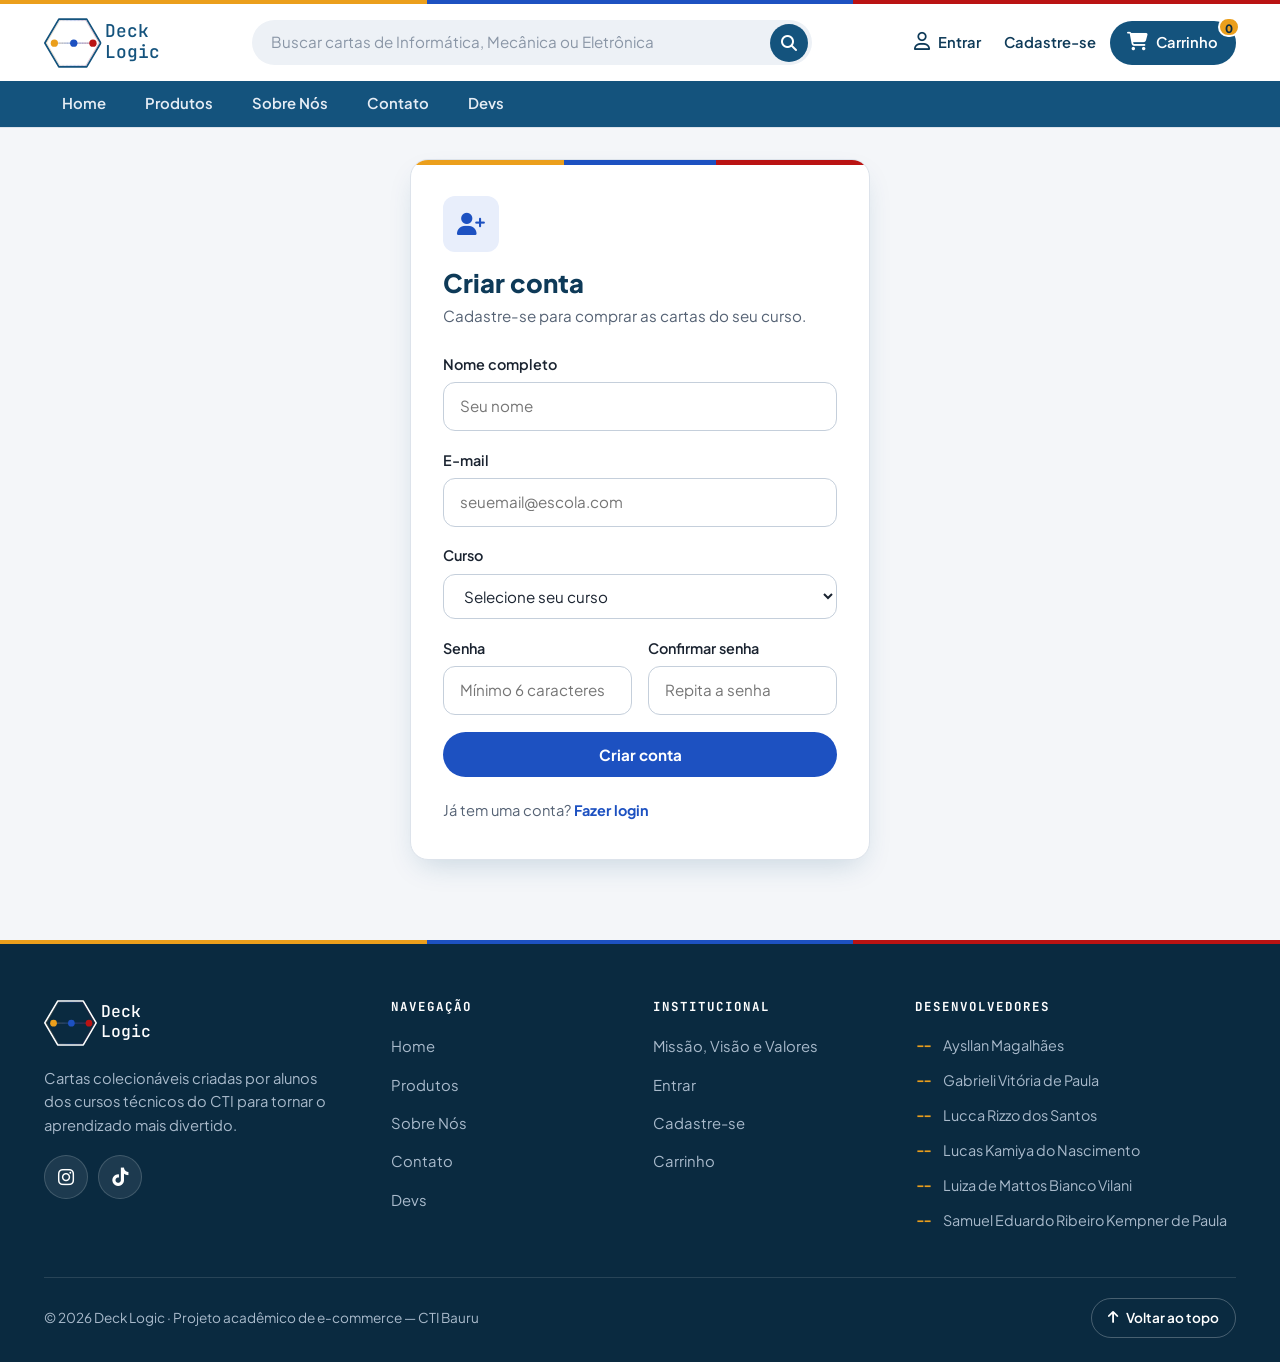
==== commit 93489c7d: "feat(front): reorganiza projeto, mobile first e nova identidade visual - Estrutura por tipo: css/, j" ====
--- a/front/cadastro.html
+++ b/front/cadastro.html
@@ -4,88 +4,206 @@
 <head>
     <meta charset="UTF-8">
     <meta name="viewport" content="width=device-width, initial-scale=1.0">
-    <title>Cadastro | LogicDeck</title>
+    <title>Cadastro | Deck Logic</title>
+    <meta name="description" content="Crie sua conta para comprar as cartas do seu curso.">
+    <meta name="theme-color" content="#14537D">
+    <link rel="icon" type="image/png" href="img/brand/favicon.png">
+    <link rel="preconnect" href="https://fonts.googleapis.com">
+    <link rel="preconnect" href="https://fonts.gstatic.com" crossorigin>
+    <link rel="stylesheet" href="https://fonts.googleapis.com/css2?family=JetBrains+Mono:wght@500;700;800&family=Plus+Jakarta+Sans:wght@400;500;600;700;800&display=swap">
+    <link rel="stylesheet" href="https://cdnjs.cloudflare.com/ajax/libs/font-awesome/6.4.0/css/all.min.css">
     <link rel="stylesheet" href="css/style.css">
-    <link rel="stylesheet" href="https://cdnjs.cloudflare.com/ajax/libs/font-awesome/6.4.0/css/all.min.css">
 </head>
 
 <body>
-
-    <header>
+    <!-- Logo Deck Logic (SVG inline, reutilizado no header e no footer via <use>) -->
+    <svg class="svg-sprite" aria-hidden="true" focusable="false" xmlns="http://www.w3.org/2000/svg">
+        <defs>
+            <linearGradient id="grad-cursos" gradientUnits="userSpaceOnUse" x1="0" y1="0" x2="600" y2="0">
+                <stop offset="0" stop-color="#EB9F1C" />
+                <stop offset="0.5" stop-color="#1D51C1" />
+                <stop offset="1" stop-color="#BA1313" />
+            </linearGradient>
+            <symbol id="logo-mark" viewBox="0 0 600 521">
+                <polygon points="155,12 445,12 591,260 445,509 155,509 9,260" fill="none" stroke="currentColor" stroke-width="18" stroke-linejoin="round" />
+                <polygon points="163,27 437,27 574,260 437,494 163,494 26,260" fill="none" stroke="url(#grad-cursos)" stroke-width="6" stroke-dasharray="3 3" />
+                <line x1="108" y1="262" x2="510" y2="262" stroke="url(#grad-cursos)" stroke-width="14" stroke-dasharray="2 2" />
+                <circle cx="108" cy="262" r="38" fill="#EB9F1C" />
+                <circle cx="310" cy="262" r="38" fill="#1D51C1" />
+                <circle cx="510" cy="262" r="38" fill="#BA1313" />
+            </symbol>
+            <symbol id="logo-full" viewBox="0 0 1212 521">
+                <use href="#logo-mark" width="600" height="521" />
+                <text x="640" y="195" fill="currentColor" font-family="'JetBrains Mono', ui-monospace, monospace" font-size="185" font-weight="500">Deck</text>
+                <text x="640" y="420" fill="currentColor" font-family="'JetBrains Mono', ui-monospace, monospace" font-size="185" font-weight="500">Logic</text>
+            </symbol>
+        </defs>
+    </svg>
+
+    <a class="skip-link" href="#conteudo">Pular para o conteúdo</a>
+
+    <header class="site-header" id="top">
+        <div class="brand-bar" aria-hidden="true"></div>
+        <div class="container header-inner">
+            <a href="index.html" class="logo" aria-label="Deck Logic — página inicial">
+                <svg class="logo-svg" aria-hidden="true"><use href="#logo-full" /></svg>
+            </a>
+
+            <form class="search-form" action="produtos.html" method="get" role="search">
+                <label for="busca" class="sr-only">Buscar cartas</label>
+                <input type="search" id="busca" name="q" placeholder="Buscar cartas de Informática, Mecânica ou Eletrônica">
+                <button type="submit" aria-label="Buscar"><i class="fa-solid fa-magnifying-glass"></i></button>
+            </form>
+
+            <nav class="user-nav" aria-label="Conta e carrinho">
+                <a href="login.html" class="user-link" aria-label="Entrar"><i class="fa-regular fa-user"></i><span>Entrar</span></a>
+                <a href="cadastro.html" class="user-link user-link--signup"><span>Cadastre-se</span></a>
+                <a href="carrinho.html" class="cart-btn" aria-label="Carrinho">
+                    <i class="fa-solid fa-cart-shopping"></i><span class="cart-label">Carrinho</span>
+                    <span class="cart-badge" id="cart-count">0</span>
+                </a>
+            </nav>
+
+            <button class="nav-toggle" type="button" aria-controls="menu-principal" aria-expanded="false" aria-label="Abrir menu">
+                <span class="nav-toggle-bar"></span>
+                <span class="nav-toggle-bar"></span>
+                <span class="nav-toggle-bar"></span>
+            </button>
+        </div>
+
+        <div class="nav-backdrop" id="nav-backdrop"></div>
+
+        <nav class="main-nav" id="menu-principal" aria-label="Menu principal">
+            <div class="main-nav-head">
+                <span class="main-nav-title">Menu</span>
+                <button class="nav-close" type="button" aria-label="Fechar menu"><i class="fa-solid fa-xmark"></i></button>
+            </div>
+            <div class="container">
+                <ul>
+                    <li><a href="index.html"><i class="fa-solid fa-house"></i>Home</a></li>
+                    <li><a href="produtos.html"><i class="fa-solid fa-layer-group"></i>Produtos</a></li>
+                    <li><a href="sobre.html"><i class="fa-solid fa-circle-info"></i>Sobre Nós</a></li>
+                    <li><a href="contato.html"><i class="fa-solid fa-envelope"></i>Contato</a></li>
+                    <li><a href="desenvolvedores.html"><i class="fa-solid fa-code"></i>Devs</a></li>
+                    <li class="main-nav-extra main-nav-extra--first"><a href="login.html"><i class="fa-regular fa-user"></i>Entrar</a></li>
+                    <li class="main-nav-extra"><a href="cadastro.html"><i class="fa-solid fa-user-plus"></i>Cadastre-se</a></li>
+                </ul>
+            </div>
+        </nav>
+    </header>
+
+    <main id="conteudo">
+
+        <section class="auth-section container">
+            <div class="auth-card" id="cadastro-form-wrap">
+                <header class="auth-header">
+                    <div class="auth-icon"><i class="fa-solid fa-user-plus"></i></div>
+                    <h1>Criar conta</h1>
+                    <p>Cadastre-se para comprar as cartas do seu curso.</p>
+                </header>
+
+                <form onsubmit="return handleCadastro(event)">
+                    <div class="form-group">
+                        <label for="cad-nome">Nome completo</label>
+                        <input type="text" id="cad-nome" name="nome" class="form-control" placeholder="Seu nome" autocomplete="name" required>
+                    </div>
+
+                    <div class="form-group">
+                        <label for="cad-email">E-mail</label>
+                        <input type="email" id="cad-email" name="email" class="form-control" placeholder="seuemail@escola.com" autocomplete="email" required>
+                    </div>
+
+                    <div class="form-group">
+                        <label for="cad-curso">Curso</label>
+                        <select id="cad-curso" name="curso" class="form-control" required>
+                            <option value="">Selecione seu curso</option>
+                            <option value="informatica">Informática</option>
+                            <option value="mecanica">Mecânica</option>
+                            <option value="eletronica">Eletrônica</option>
+                        </select>
+                    </div>
+
+                    <div class="form-row">
+                        <div class="form-group">
+                            <label for="cad-senha">Senha</label>
+                            <input type="password" id="cad-senha" name="senha" class="form-control" placeholder="Mínimo 6 caracteres" autocomplete="new-password" required>
+                        </div>
+
+                        <div class="form-group">
+                            <label for="cad-confirmar">Confirmar senha</label>
+                            <input type="password" id="cad-confirmar" class="form-control" placeholder="Repita a senha" autocomplete="new-password" required>
+                        </div>
+                    </div>
+                    <span class="form-error" id="cad-erro" role="alert"></span>
+
+                    <button type="submit" class="btn btn-primary btn-block">Criar conta</button>
+                </form>
+
+                <p class="auth-footer-link">Já tem uma conta? <a href="login.html">Fazer login</a></p>
+            </div>
+        </section>
+
+    </main>
+
+    <footer class="site-footer">
+        <div class="brand-bar" aria-hidden="true"></div>
         <div class="container">
-            <div class="header-top">
-                      <a href="index.html" class="logo">
-    <img src="https://www.dropbox.com/scl/fi/shnp5xk8jj5y73xjae56d/imagem_2026-09-23_094559662.png?rlkey=5o48pzml6rfqbvz28eb4smpcr&st=fedodi1j&raw=1" alt="LogicDeck" style="height: 40px; width: auto;">
-    <div>Logic<span>Deck</span></div>
-</a>
-
-                <nav class="user-nav">
-                    <a href="index.html"><i class="fa-solid fa-house"></i> Voltar à Home</a>
-                    <a href="carrinho.html" class="cart-btn">
-                        <i class="fa-solid fa-cart-shopping"></i> Carrinho
-                        <span class="cart-badge" id="cart-count">0</span>
+            <div class="footer-grid">
+                <section class="footer-brand" aria-label="Sobre a Deck Logic">
+                    <a href="index.html" class="logo logo--footer" aria-label="Deck Logic — página inicial">
+                        <svg class="logo-svg" aria-hidden="true"><use href="#logo-full" /></svg>
                     </a>
+                    <p>Cartas colecionáveis criadas por alunos dos cursos técnicos do CTI para tornar o aprendizado mais divertido.</p>
+                    <ul class="social-links">
+                        <li><a href="#" class="social-icon" aria-label="Instagram da Deck Logic"><i class="fa-brands fa-instagram"></i></a></li>
+                        <li><a href="#" class="social-icon" aria-label="TikTok da Deck Logic"><i class="fa-brands fa-tiktok"></i></a></li>
+                    </ul>
+                </section>
+
+                <nav class="footer-column" aria-label="Navegação do rodapé">
+                    <h2>Navegação</h2>
+                    <ul>
+                        <li><a href="index.html">Home</a></li>
+                        <li><a href="produtos.html">Produtos</a></li>
+                        <li><a href="sobre.html">Sobre Nós</a></li>
+                        <li><a href="contato.html">Contato</a></li>
+                        <li><a href="desenvolvedores.html">Devs</a></li>
+                    </ul>
                 </nav>
-            </div>
-        </div>
-    </header>
-
-    <main class="container auth-section">
-        <div class="auth-card" id="cadastro-form-wrap">
-            <div class="auth-header">
-                <div class="auth-icon"><i class="fa-solid fa-user-plus"></i></div>
-                <h2>Criar Conta</h2>
-                <p>Cadastre-se para comprar os baralhos do seu curso.</p>
-            </div>
-
-            <form onsubmit="return handleCadastro(event)">
-                <div class="form-group">
-                    <label for="cad-nome">Nome completo</label>
-                    <input type="text" id="cad-nome" class="form-control" placeholder="Seu nome" required>
-                </div>
-
-                <div class="form-group">
-                    <label for="cad-email">E-mail</label>
-                    <input type="email" id="cad-email" class="form-control" placeholder="seuemail@escola.com" required>
-                </div>
-
-                <div class="form-group">
-                    <label for="cad-curso">Curso</label>
-                    <select id="cad-curso" class="form-control" required>
-                        <option value="">Selecione seu curso</option>
-                        <option value="informatica">Informática</option>
-                        <option value="mecanica">Mecânica</option>
-                        <option value="eletronica">Eletrônica</option>
-                    </select>
-                </div>
-
-                <div class="form-group">
-                    <label for="cad-senha">Senha</label>
-                    <input type="password" id="cad-senha" class="form-control" placeholder="Mínimo 6 caracteres" required>
-                </div>
-
-                <div class="form-group">
-                    <label for="cad-confirmar">Confirmar senha</label>
-                    <input type="password" id="cad-confirmar" class="form-control" placeholder="Repita a senha" required>
-                    <span class="form-error" id="cad-erro"></span>
-                </div>
-
-                <button type="submit" class="btn-auth-submit">Criar Conta</button>
-            </form>
-
-            <div class="auth-footer-link">
-                Já tem uma conta? <a href="login.html">Fazer login</a>
-            </div>
-        </div>
-    </main>
-
-    <footer>
-        <div class="container footer-bottom" style="border:none; text-align: center; justify-content: center;">
-            <p>&copy; 2026 - LogicDeck. Todos os direitos reservados.</p>
+
+                <section class="footer-column">
+                    <h2>Institucional</h2>
+                    <ul>
+                        <li><a href="missao.html">Missão, Visão e Valores</a></li>
+                        <li><a href="login.html">Entrar</a></li>
+                        <li><a href="cadastro.html">Cadastre-se</a></li>
+                        <li><a href="carrinho.html">Carrinho</a></li>
+                    </ul>
+                </section>
+
+                <section class="footer-column">
+                    <h2>Desenvolvedores</h2>
+                    <!-- TODO: trocar "--" pelo número de chamada de cada integrante -->
+                    <ul class="footer-devs">
+                        <li><span class="dev-num">--</span>Aysllan Magalhães</li>
+                        <li><span class="dev-num">--</span>Gabrieli Vitória de Paula</li>
+                        <li><span class="dev-num">--</span>Lucca Rizzo dos Santos</li>
+                        <li><span class="dev-num">--</span>Lucas Kamiya do Nascimento</li>
+                        <li><span class="dev-num">--</span>Luiza de Mattos Bianco Vilani</li>
+                        <li><span class="dev-num">--</span>Samuel Eduardo Ribeiro Kempner de Paula</li>
+                    </ul>
+                </section>
+            </div>
+
+            <div class="footer-bottom">
+                <p>&copy; 2026 Deck Logic · Projeto acadêmico de e-commerce — CTI Bauru</p>
+                <a href="#top" class="back-to-top"><i class="fa-solid fa-arrow-up"></i> Voltar ao topo</a>
+            </div>
         </div>
     </footer>
 
+    <div class="toast-container" id="toast-container" aria-live="polite"></div>
     <script src="js/script.js"></script>
 </body>
 
-</html>+</html>
--- a/front/css/style.css
+++ b/front/css/style.css
@@ -1,65 +1,98 @@
 /* ==========================================================================
-   LOGICDECK — MOBILE FIRST
+   DECK LOGIC — FOLHA DE ESTILO PRINCIPAL (MOBILE FIRST)
+   Estilo base = celular. Telas maiores entram por @media (min-width: ...).
+   Breakpoints: 480px (celular grande) · 768px (tablet) · 1024px (desktop)
+
+   Índice
+   01. Tokens (cores, fontes, espaçamentos)
+   02. Reset e base
+   03. Utilitários
+   04. Header
+   05. Menu principal (hambúrguer no celular)
+   06. Botões
+   07. Hero / carrossel
+   08. Cards de produto
+   09. Diferenciais
+   10. Newsletter
+   11. Footer
+   12. Toast
+   13. Página: Produtos
+   14. Página: Carrinho
+   15. Páginas: Login / Cadastro / Contato (formulários)
+   16. Página: Sobre Nós
+   17. Página: Desenvolvedores
+   18. Página: Missão
    ========================================================================== */
-@import url('https://fonts.googleapis.com/css2?family=Plus+Jakarta+Sans:wght@300;400;500;600;700;800&display=swap');
-@import url('https://cdnjs.cloudflare.com/ajax/libs/font-awesome/6.4.0/css/all.min.css');
-
+
+/* ==========================================================================
+   01. TOKENS
+   ========================================================================== */
 :root {
-    /* Paleta de cores - profissional, baseada na logo (azul + laranja + vermelho) */
-    --bg-main: #f5f7fa;
-    --bg-surface: #ffffff;
-    --bg-surface-hover: #eef2f7;
-    --bg-glass: rgba(255, 255, 255, 0.9);
-
-    --primary: #1B3A6B;
-    --primary-hover: #142c52;
-    --primary-glow: rgba(27, 58, 107, 0.14);
-
-    --accent: #E3963E;
-    --accent-hover: #c97f2c;
-    --accent-glow: rgba(227, 150, 62, 0.16);
-
-    --danger: #C0392B;
-    --danger-hover: #a5301f;
-
-    --accent-gradient: var(--primary);
-    --card-gradient: linear-gradient(180deg, rgba(27, 58, 107, 0.06) 0%, rgba(27, 58, 107, 0.01) 100%);
-
-    --text-main: #1c232c;
-    --text-muted: #5c6a7c;
-    --text-dim: #97a3b3;
-
-    --border-color: rgba(27, 58, 107, 0.10);
-    --border-light: rgba(27, 58, 107, 0.20);
-
-    /* Cores por curso — refletindo as 3 cores da logo */
-    --course-info: #1B3A6B;
-    --course-mec: #E3963E;
-    --course-eletro: #C0392B;
-
-    /* Layout e espaçamento */
+    /* Marca (tirado da logo) */
+    --navy: #14537D;
+    --navy-dark: #0E3A58;
+    --navy-deep: #0A2A40;
+
+    /* Cores dos cursos */
+    --info: #1D51C1;
+    --info-dark: #163F98;
+    --info-soft: #E8EEFB;
+
+    --eletro: #EB9F1C;
+    --eletro-ink: #8F5A05;      /* versão escura p/ texto sobre branco (contraste) */
+    --eletro-soft: #FDF3E1;
+
+    --mec: #BA1313;
+    --mec-dark: #950F0F;
+    --mec-soft: #F9E7E7;
+
+    /* Faixa tricolor da marca */
+    --brand-stripe: linear-gradient(90deg, var(--eletro) 0 33.33%, var(--info) 33.33% 66.66%, var(--mec) 66.66% 100%);
+
+    /* Superfícies e texto */
+    --bg-main: #F4F6F9;
+    --bg-surface: #FFFFFF;
+    --bg-muted: #EDF1F6;
+
+    --text-main: #1A2330;
+    --text-muted: #556274;
+    --text-dim: #8A96A6;
+    --text-on-dark: #E6EDF5;
+    --text-on-dark-muted: #A9BACB;
+
+    --border-color: #DDE3EB;
+    --border-strong: #C5CFDB;
+
+    --danger: var(--mec);
+
+    /* Tipografia */
+    --font-body: 'Plus Jakarta Sans', system-ui, -apple-system, 'Segoe UI', sans-serif;
+    --font-mono: 'JetBrains Mono', ui-monospace, 'Consolas', monospace;
+
+    /* Forma */
     --radius-sm: 8px;
-    --radius-md: 14px;
-    --radius-lg: 20px;
+    --radius-md: 12px;
+    --radius-lg: 18px;
     --radius-full: 9999px;
 
-    --shadow-sm: 0 4px 12px rgba(27, 58, 107, 0.08);
-    --shadow-glow: var(--shadow-sm);
-    --shadow-card: 0 10px 30px -8px rgba(27, 58, 107, 0.14);
-
-    --transition: all 0.3s cubic-bezier(0.4, 0, 0.2, 1);
-    --max-width: 1280px;
-
-    /* Espaçamento lateral do container (cresce junto com a tela) */
+    --shadow-sm: 0 2px 8px rgba(20, 83, 125, 0.08);
+    --shadow-card: 0 12px 30px -10px rgba(20, 83, 125, 0.22);
+
+    --transition: 0.25s cubic-bezier(0.4, 0, 0.2, 1);
+
+    /* Layout */
+    --max-width: 1240px;
     --gutter: 1rem;
-    /* Altura mínima de área clicável no toque */
     --touch: 44px;
+    --header-h: 64px;
 }
 
 /* ==========================================================================
-   RESET E BASE
+   02. RESET E BASE
    ========================================================================== */
-* {
+*,
+*::before,
+*::after {
     margin: 0;
     padding: 0;
     box-sizing: border-box;
@@ -67,10 +100,6 @@
 
 html {
     scroll-behavior: smooth;
-    font-family: 'Plus Jakarta Sans', sans-serif;
-    background-color: var(--bg-main);
-    color: var(--text-main);
-    line-height: 1.6;
     -webkit-text-size-adjust: 100%;
 }
 
@@ -79,59 +108,91 @@
     display: flex;
     flex-direction: column;
     overflow-x: hidden;
+    font-family: var(--font-body);
     font-size: 1rem;
-}
-
-img, video, iframe, svg {
+    line-height: 1.6;
+    color: var(--text-main);
+    background: var(--bg-main);
+}
+
+main {
+    flex: 1 0 auto;
+}
+
+img,
+video,
+iframe,
+svg {
+    display: block;
     max-width: 100%;
+}
+
+img {
     height: auto;
-    display: block;
-}
-
-h1, h2, h3, p, a, li {
+}
+
+h1, h2, h3, h4 {
+    line-height: 1.2;
+    overflow-wrap: break-word;
+}
+
+p, li, a {
     overflow-wrap: break-word;
 }
 
 a {
     color: inherit;
     text-decoration: none;
-    transition: var(--transition);
+    transition: color var(--transition), background-color var(--transition), border-color var(--transition);
 }
 
 ul {
     list-style: none;
+}
+
+button,
+input,
+select,
+textarea {
+    font: inherit;
+    color: inherit;
 }
 
 button {
     cursor: pointer;
     border: none;
-    outline: none;
-    font-family: inherit;
-    transition: var(--transition);
-}
-
-input {
-    font-family: inherit;
-    outline: none;
-    font-size: 1rem;
-}
-
-a:focus-visible,
-button:focus-visible,
-input:focus-visible {
-    outline: 3px solid var(--primary);
+    background: none;
+    transition: background-color var(--transition), color var(--transition), border-color var(--transition), transform var(--transition);
+}
+
+:focus-visible {
+    outline: 3px solid var(--info);
     outline-offset: 2px;
     border-radius: var(--radius-sm);
 }
 
 @media (prefers-reduced-motion: reduce) {
     html { scroll-behavior: auto; }
-    *, *::before, *::after {
+
+    *,
+    *::before,
+    *::after {
         animation-duration: 0.01ms !important;
         transition-duration: 0.01ms !important;
     }
 }
 
+/* Sprite SVG da logo: não pode usar display:none (quebra os gradientes) */
+.svg-sprite {
+    position: absolute;
+    width: 0;
+    height: 0;
+    overflow: hidden;
+}
+
+/* ==========================================================================
+   03. UTILITÁRIOS
+   ========================================================================== */
 .container {
     width: 100%;
     max-width: var(--max-width);
@@ -139,83 +200,196 @@
     padding: 0 var(--gutter);
 }
 
+.sr-only {
+    position: absolute;
+    width: 1px;
+    height: 1px;
+    padding: 0;
+    margin: -1px;
+    overflow: hidden;
+    clip: rect(0, 0, 0, 0);
+    white-space: nowrap;
+    border: 0;
+}
+
+.skip-link {
+    position: absolute;
+    left: 1rem;
+    top: -100px;
+    z-index: 2000;
+    padding: 0.6rem 1rem;
+    background: var(--navy);
+    color: #fff;
+    font-weight: 700;
+    border-radius: var(--radius-sm);
+}
+
+.skip-link:focus {
+    top: 1rem;
+}
+
+.brand-bar {
+    height: 4px;
+    background: var(--brand-stripe);
+}
+
+/* Modificadores de curso: definem as variáveis usadas pelos componentes.
+   Valores padrão (sem curso) = cor da marca. */
+:root {
+    --course: var(--navy);
+    --course-dark: var(--navy-dark);
+    --course-ink: var(--navy);
+    --course-soft: var(--bg-muted);
+}
+
+.is-info {
+    --course: var(--info);
+    --course-dark: var(--info-dark);
+    --course-ink: var(--info);
+    --course-soft: var(--info-soft);
+}
+
+.is-eletro {
+    --course: var(--eletro);
+    --course-dark: var(--eletro-ink);
+    --course-ink: var(--eletro-ink);
+    --course-soft: var(--eletro-soft);
+}
+
+.is-mec {
+    --course: var(--mec);
+    --course-dark: var(--mec-dark);
+    --course-ink: var(--mec);
+    --course-soft: var(--mec-soft);
+}
+
+.section {
+    padding-block: 2.5rem;
+}
+
+.section-header {
+    margin-bottom: 1.75rem;
+}
+
+.section-eyebrow {
+    display: inline-block;
+    font-family: var(--font-mono);
+    font-size: 0.75rem;
+    font-weight: 700;
+    letter-spacing: 2px;
+    text-transform: uppercase;
+    color: var(--navy);
+    margin-bottom: 0.4rem;
+}
+
 .section-title {
     font-size: clamp(1.5rem, 5vw, 2.2rem);
     font-weight: 800;
     letter-spacing: -0.5px;
-    margin-bottom: 1.25rem;
-    text-align: center;
-    color: var(--primary);
-    display: inline-block;
-}
-
-.section-header {
-    text-align: center;
-    margin-bottom: 2rem;
+    color: var(--navy-dark);
 }
 
 .section-subtitle {
     color: var(--text-muted);
-    font-size: 0.95rem;
+    font-size: 0.98rem;
     max-width: 60ch;
-    margin: 0.5rem auto 0;
+    margin-top: 0.5rem;
+}
+
+.page-hero {
+    padding-block: 2.25rem 1.5rem;
+}
+
+.page-hero h1 {
+    font-size: clamp(1.7rem, 6vw, 2.6rem);
+    font-weight: 800;
+    letter-spacing: -0.5px;
+    color: var(--navy-dark);
+    margin-bottom: 0.6rem;
+}
+
+.page-hero p {
+    color: var(--text-muted);
+    font-size: 1.02rem;
+    max-width: 62ch;
 }
 
 /* ==========================================================================
-   HEADER  (celular: logo + ícones na 1ª linha, busca ocupando a 2ª)
+   04. HEADER
+   Celular: [☰] [logo] [conta][carrinho] / busca em linha própria
+   Desktop: [logo] [busca] [entrar][cadastro][carrinho] / menu horizontal
    ========================================================================== */
-header {
-    background: var(--bg-glass);
-    backdrop-filter: blur(16px);
-    -webkit-backdrop-filter: blur(16px);
-    border-bottom: 1px solid var(--border-color);
+.site-header {
     position: sticky;
     top: 0;
     z-index: 1000;
-}
-
-.header-top {
-    display: flex;
-    align-items: center;
-    justify-content: space-between;
-    flex-wrap: wrap;
-    padding: 0.75rem 0;
-    gap: 0.75rem;
+    /* fundo sólido: backdrop-filter aqui prenderia o menu lateral (position: fixed) dentro do header */
+    background: #fff;
+    box-shadow: 0 1px 0 var(--border-color);
+}
+
+.header-inner {
+    display: grid;
+    grid-template-columns: 1fr auto auto;
+    grid-template-areas:
+        "logo user toggle"
+        "search search search";
+    align-items: center;
+    column-gap: 0.5rem;
+    row-gap: 0.6rem;
+    padding-top: 0.6rem;
+    padding-bottom: 0.75rem;
 }
 
 .logo {
-    display: flex;
-    align-items: center;
-    gap: 0.5rem;
-    font-size: 1.15rem;
-    font-weight: 800;
-    color: var(--text-main);
-    letter-spacing: -0.5px;
-    flex-shrink: 0;
-}
-
-.logo-icon {
-    width: 36px;
-    height: 36px;
-    background: var(--primary);
-    border-radius: var(--radius-md);
-    display: flex;
+    grid-area: logo;
+    display: inline-flex;
+    align-items: center;
+    justify-self: start;
+    color: var(--navy);
+    border-radius: var(--radius-sm);
+}
+
+.logo-svg {
+    height: 40px;
+    width: auto;
+    aspect-ratio: 1212 / 521;
+}
+
+.logo:hover {
+    opacity: 0.85;
+}
+
+/* Botão hambúrguer */
+.nav-toggle {
+    grid-area: toggle;
+    width: var(--touch);
+    height: var(--touch);
+    display: inline-flex;
+    flex-direction: column;
     align-items: center;
     justify-content: center;
-    color: #fff;
-    font-size: 1.05rem;
-    flex-shrink: 0;
-}
-
-/* Título "LogicDeck" agora em cor única (sem mistura de cores) */
-.logo span {
-    color: var(--text-main);
-}
-
+    gap: 5px;
+    border-radius: var(--radius-sm);
+    color: var(--navy);
+}
+
+.nav-toggle:hover {
+    background: var(--bg-muted);
+}
+
+.nav-toggle-bar {
+    display: block;
+    width: 22px;
+    height: 2px;
+    border-radius: 2px;
+    background: currentColor;
+    transition: transform var(--transition), opacity var(--transition);
+}
+
+/* Busca */
 .search-form {
-    order: 3;
-    flex: 1 1 100%;
-    max-width: 100%;
+    grid-area: search;
     position: relative;
     display: flex;
     align-items: center;
@@ -223,177 +397,327 @@
 
 .search-form input {
     width: 100%;
-    padding: 0.7rem 5.5rem 0.7rem 1rem;
-    background: var(--bg-surface-hover);
-    border: 1px solid var(--border-color);
+    min-height: var(--touch);
+    padding: 0.6rem 3.25rem 0.6rem 1.1rem;
+    font-size: 0.95rem;
+    background: var(--bg-muted);
+    border: 1px solid transparent;
     border-radius: var(--radius-full);
-    color: var(--text-main);
-    transition: var(--transition);
-}
-
-.search-form input:focus {
-    border-color: var(--primary);
-    background: #fff;
+    transition: border-color var(--transition), background-color var(--transition), box-shadow var(--transition);
 }
 
 .search-form input::placeholder {
     color: var(--text-dim);
 }
 
+.search-form input:focus {
+    outline: none;
+    background: #fff;
+    border-color: var(--info);
+    box-shadow: 0 0 0 4px rgba(29, 81, 193, 0.14);
+}
+
 .search-form button {
     position: absolute;
-    right: 5px;
-    background: var(--primary);
-    color: white;
-    min-height: 36px;
-    padding: 0.4rem 1rem;
-    border-radius: var(--radius-full);
-    font-weight: 600;
-    font-size: 0.85rem;
-    display: flex;
-    align-items: center;
-    gap: 0.4rem;
+    right: 4px;
+    width: 38px;
+    height: 38px;
+    border-radius: 50%;
+    background: var(--navy);
+    color: #fff;
+    display: inline-flex;
+    align-items: center;
+    justify-content: center;
 }
 
 .search-form button:hover {
-    background: var(--primary-hover);
-}
-
+    background: var(--info);
+}
+
+/* Conta + carrinho */
 .user-nav {
-    display: flex;
-    align-items: center;
-    gap: 0.35rem;
-}
-
-.user-nav a {
-    display: flex;
+    grid-area: user;
+    display: flex;
+    align-items: center;
+    gap: 0.25rem;
+}
+
+.user-link,
+.cart-btn {
+    position: relative;
+    display: inline-flex;
     align-items: center;
     justify-content: center;
     gap: 0.5rem;
     min-width: var(--touch);
     min-height: var(--touch);
+    padding: 0 0.6rem;
+    border-radius: var(--radius-full);
     font-weight: 600;
-    font-size: 0.95rem;
-    color: var(--text-muted);
-    padding: 0.5rem;
-    border-radius: var(--radius-sm);
-}
-
-.user-nav a:hover {
-    color: var(--text-main);
-    background: var(--bg-surface-hover);
-}
-
-.user-nav a span {
+    font-size: 0.92rem;
+    color: var(--navy-dark);
+}
+
+.user-link i,
+.cart-btn i {
+    font-size: 1.15rem;
+}
+
+.user-link:hover {
+    background: var(--bg-muted);
+}
+
+/* Rótulos e link de cadastro só aparecem no desktop */
+.user-link span,
+.cart-btn .cart-label,
+.user-link--signup {
     display: none;
 }
 
 .cart-btn {
-    position: relative;
-    overflow: visible;
-    background: var(--bg-surface-hover) !important;
-    border: 1px solid var(--border-color);
-    color: var(--text-main) !important;
+    background: var(--navy);
+    color: #fff;
+}
+
+.cart-btn:hover {
+    background: var(--info);
 }
 
 .cart-badge {
     position: absolute;
+    top: -4px;
+    right: -4px;
+    min-width: 20px;
+    height: 20px;
+    padding: 0 5px;
+    border-radius: var(--radius-full);
+    background: var(--eletro);
+    color: var(--navy-deep);
+    font-size: 0.72rem;
+    font-weight: 800;
+    line-height: 20px;
+    text-align: center;
+    border: 2px solid #fff;
+}
+
+/* ==========================================================================
+   05. MENU PRINCIPAL
+   Celular: gaveta lateral que desliza da direita. Desktop: barra horizontal.
+   ========================================================================== */
+.main-nav {
+    position: fixed;
     top: 0;
     right: 0;
-    transform: translate(40%, -40%);
-    background: var(--accent);
-    color: white;
-    font-size: 0.7rem;
-    font-weight: 800;
-    width: 18px;
-    height: 18px;
+    bottom: 0;
+    z-index: 1100;
+    width: min(82vw, 320px);
+    display: flex;
+    flex-direction: column;
+    overflow-y: auto;
+    background: #fff;
+    box-shadow: -12px 0 40px rgba(10, 42, 64, 0.25);
+    transform: translateX(100%);
+    visibility: hidden;
+    transition: transform 0.3s cubic-bezier(0.4, 0, 0.2, 1), visibility 0.3s;
+}
+
+.main-nav.is-open {
+    transform: translateX(0);
+    visibility: visible;
+}
+
+.main-nav-head {
+    display: flex;
+    align-items: center;
+    justify-content: space-between;
+    padding: 0.75rem 0.75rem 0.75rem 1rem;
+    border-top: 4px solid transparent;
+    border-image: var(--brand-stripe) 1;
+    border-bottom: 1px solid var(--border-color);
+}
+
+.main-nav-title {
+    font-family: var(--font-mono);
+    font-size: 0.78rem;
+    font-weight: 700;
+    letter-spacing: 2px;
+    text-transform: uppercase;
+    color: var(--navy);
+}
+
+.nav-close {
+    width: var(--touch);
+    height: var(--touch);
+    display: inline-flex;
+    align-items: center;
+    justify-content: center;
     border-radius: 50%;
-    display: flex;
+    color: var(--navy);
+    font-size: 1.3rem;
+}
+
+.nav-close:hover {
+    background: var(--bg-muted);
+}
+
+.nav-backdrop {
+    position: fixed;
+    inset: 0;
+    z-index: 1050;
+    background: rgba(10, 42, 64, 0.5);
+    opacity: 0;
+    pointer-events: none;
+    transition: opacity 0.3s;
+}
+
+.nav-backdrop.is-visible {
+    opacity: 1;
+    pointer-events: auto;
+}
+
+body.nav-open {
+    overflow: hidden;
+}
+
+.main-nav .container {
+    padding: 0 0.5rem;
+}
+
+.main-nav ul {
+    display: flex;
+    flex-direction: column;
+    padding: 0.5rem 0 1rem;
+}
+
+.main-nav a {
+    display: flex;
+    align-items: center;
+    gap: 0.75rem;
+    min-height: 48px;
+    padding: 0 0.75rem;
+    border-radius: var(--radius-sm);
+    font-weight: 600;
+    color: var(--text-main);
+}
+
+.main-nav a i {
+    width: 20px;
+    text-align: center;
+    color: var(--navy);
+}
+
+.main-nav a:hover {
+    background: var(--bg-muted);
+}
+
+.main-nav a.active {
+    color: var(--info);
+    background: var(--info-soft);
+}
+
+.main-nav-extra--first {
+    margin-top: 0.5rem;
+    padding-top: 0.5rem;
+    border-top: 1px solid var(--border-color);
+}
+
+/* ==========================================================================
+   06. BOTÕES
+   ========================================================================== */
+.btn {
+    display: inline-flex;
     align-items: center;
     justify-content: center;
-    border: 2px solid var(--bg-surface);
-    line-height: 1;
-}
-
-.main-nav {
-    background: var(--bg-surface-hover);
-    border-top: 1px solid var(--border-color);
-}
-
-.main-nav ul {
-    display: flex;
-    align-items: center;
-    gap: 1.25rem;
-    padding: 0.5rem var(--gutter);
-    overflow-x: auto;
-    -webkit-overflow-scrolling: touch;
-    scrollbar-width: none;
-}
-
-.main-nav ul::-webkit-scrollbar {
-    display: none;
-}
-
-.main-nav a {
-    font-weight: 600;
-    font-size: 0.9rem;
-    color: var(--text-muted);
-    position: relative;
-    display: flex;
-    align-items: center;
+    gap: 0.55rem;
     min-height: var(--touch);
-    white-space: nowrap;
-}
-
-.main-nav a::after {
-    content: '';
-    position: absolute;
-    bottom: 4px;
-    left: 0;
-    width: 0%;
-    height: 2px;
-    background: var(--accent);
-    transition: var(--transition);
-    border-radius: 2px;
-}
-
-.main-nav a:hover,
-.main-nav a.active {
-    color: var(--text-main);
-}
-
-.main-nav a:hover::after,
-.main-nav a.active::after {
+    padding: 0.7rem 1.4rem;
+    border-radius: var(--radius-full);
+    font-weight: 700;
+    font-size: 0.95rem;
+    line-height: 1.2;
+    text-align: center;
+    border: 2px solid transparent;
+    transition: background-color var(--transition), color var(--transition), border-color var(--transition), transform var(--transition);
+}
+
+.btn:hover {
+    transform: translateY(-1px);
+}
+
+.btn-primary {
+    background: var(--info);
+    color: #fff;
+}
+
+.btn-primary:hover {
+    background: var(--info-dark);
+}
+
+.btn-accent {
+    background: var(--eletro);
+    color: var(--navy-deep);
+}
+
+.btn-accent:hover {
+    background: #F5B443;
+}
+
+.btn-outline {
+    border-color: currentColor;
+    color: var(--navy);
+    background: transparent;
+}
+
+.btn-outline:hover {
+    background: var(--navy);
+    border-color: var(--navy);
+    color: #fff;
+}
+
+.btn-light {
+    background: #fff;
+    color: var(--navy-dark);
+}
+
+.btn-light:hover {
+    background: var(--bg-muted);
+}
+
+.btn-block {
     width: 100%;
 }
 
 /* ==========================================================================
-   HERO / BANNER
+   07. HERO / CARROSSEL
+   Slides empilhados na mesma célula do grid: a altura acompanha o maior slide.
    ========================================================================== */
 .hero-section {
-    padding: 1.5rem 0 2rem;
-}
-
-.carousel-container {
+    padding-block: 1.25rem 1.5rem;
+}
+
+.carousel {
     position: relative;
-    border-radius: var(--radius-md);
+    border-radius: var(--radius-lg);
     overflow: hidden;
-    background: var(--bg-surface);
-    border: 1px solid var(--border-color);
     box-shadow: var(--shadow-card);
-    aspect-ratio: 4 / 3;
-    min-height: 320px;
+}
+
+.carousel-track {
+    display: grid;
 }
 
 .carousel-slide {
-    position: absolute;
-    inset: 0;
+    grid-area: 1 / 1;
+    display: grid;
+    grid-template-columns: 1fr auto; /* celular: texto | carta lado a lado */
+    gap: 0.75rem;
+    align-items: center;
+    padding: 1.25rem 1rem 2.4rem;
+    color: #fff;
+    background: var(--navy);
     opacity: 0;
     visibility: hidden;
-    transition: opacity 0.8s ease-in-out;
-    display: flex;
-    align-items: center;
-    background: var(--primary);
+    transition: opacity 0.6s ease, visibility 0.6s;
 }
 
 .carousel-slide.active {
@@ -401,125 +725,129 @@
     visibility: visible;
 }
 
-.carousel-content {
-    position: relative;
-    z-index: 10;
-    padding: 1.5rem;
-    max-width: 100%;
-}
+.carousel-slide.is-info { background: linear-gradient(135deg, var(--info) 0%, var(--info-dark) 100%); }
+.carousel-slide.is-mec { background: linear-gradient(135deg, var(--mec) 0%, var(--mec-dark) 100%); }
+.carousel-slide.is-eletro { background: linear-gradient(135deg, #F2B040 0%, var(--eletro) 100%); color: var(--navy-deep); }
+.carousel-slide.is-brand { background: linear-gradient(135deg, var(--navy) 0%, var(--navy-deep) 100%); }
 
 .hero-tag {
-    display: inline-block;
+    display: inline-flex;
+    align-items: center;
+    gap: 0.4rem;
     padding: 0.3rem 0.8rem;
-    background: rgba(255, 255, 255, 0.25);
-    border: 1px solid rgba(255, 255, 255, 0.5);
+    margin-bottom: 0.8rem;
     border-radius: var(--radius-full);
-    color: #fff;
+    background: rgba(255, 255, 255, 0.18);
+    border: 1px solid rgba(255, 255, 255, 0.4);
+    font-family: var(--font-mono);
+    font-size: 0.7rem;
     font-weight: 700;
-    font-size: 0.72rem;
+    letter-spacing: 1.5px;
     text-transform: uppercase;
-    letter-spacing: 1.5px;
-    margin-bottom: 0.75rem;
+}
+
+.is-eletro .hero-tag {
+    background: rgba(10, 42, 64, 0.1);
+    border-color: rgba(10, 42, 64, 0.3);
 }
 
 .carousel-content h2 {
-    font-size: clamp(1.4rem, 6vw, 2.8rem);
+    font-size: clamp(1.2rem, 5.4vw, 2.8rem);
     font-weight: 800;
-    line-height: 1.15;
-    margin-bottom: 0.75rem;
-    color: #fff;
+    line-height: 1.12;
+    margin-bottom: 0.7rem;
 }
 
 .carousel-content p {
-    font-size: 0.95rem;
-    color: rgba(255, 255, 255, 0.92);
+    display: none; /* no celular só título + botão, pra deixar o banner baixo */
+    font-size: 0.98rem;
+    opacity: 0.92;
     margin-bottom: 1.25rem;
-    max-width: 45ch;
-}
-
-.btn-hero {
-    display: inline-flex;
-    align-items: center;
+    max-width: 44ch;
+}
+
+.carousel-media {
+    display: flex;
     justify-content: center;
-    gap: 0.6rem;
-    min-height: var(--touch);
-    padding: 0.75rem 1.5rem;
-    background: var(--accent);
-    color: #fff;
-    font-weight: 700;
-    font-size: 0.95rem;
-    border-radius: var(--radius-full);
-    box-shadow: var(--shadow-sm);
-}
-
-.btn-hero:hover {
-    background: var(--accent-hover);
+}
+
+.carousel-media img {
+    width: auto;
+    max-height: 140px;
+    filter: drop-shadow(0 14px 22px rgba(0, 0, 0, 0.28));
+}
+
+.carousel-media--single img {
+    transform: rotate(-4deg);
+}
+
+/* Imagem larga (3 cartas) não cabe ao lado do texto no celular */
+.carousel-media--wide {
+    display: none;
+}
+
+.carousel .btn {
+    min-height: 40px;
+    padding: 0.5rem 1.1rem;
+    font-size: 0.88rem;
 }
 
 .carousel-btn {
     position: absolute;
-    top: 50%;
-    transform: translateY(-50%);
-    z-index: 20;
+    display: none;
+    z-index: 5;
     width: 38px;
     height: 38px;
     border-radius: 50%;
-    background: rgba(255, 255, 255, 0.3);
-    border: 1px solid rgba(255, 255, 255, 0.5);
-    color: white;
-    font-size: 1rem;
-    display: flex;
+    display: inline-flex;
     align-items: center;
     justify-content: center;
+    background: rgba(255, 255, 255, 0.22);
+    border: 1px solid rgba(255, 255, 255, 0.45);
+    color: #fff;
 }
 
 .carousel-btn:hover {
     background: #fff;
-    color: var(--primary-hover);
-}
-
-.carousel-btn.prev { left: 0.5rem; }
-.carousel-btn.next { right: 0.5rem; }
+    color: var(--navy);
+}
+
+.carousel-btn.prev { left: 0.75rem; }
+.carousel-btn.next { right: 0.75rem; }
 
 .carousel-indicators {
     position: absolute;
     bottom: 0.85rem;
     left: 50%;
     transform: translateX(-50%);
-    z-index: 20;
-    display: flex;
-    gap: 0.5rem;
+    z-index: 5;
+    display: flex;
+    gap: 0.45rem;
 }
 
 .indicator-dot {
     width: 10px;
     height: 10px;
-    border-radius: 50%;
+    border-radius: var(--radius-full);
     background: rgba(255, 255, 255, 0.5);
-    cursor: pointer;
-    transition: var(--transition);
+    border: 1px solid rgba(10, 42, 64, 0.25);
+    transition: width var(--transition), background-color var(--transition);
 }
 
 .indicator-dot.active {
-    width: 28px;
-    border-radius: 12px;
+    width: 26px;
     background: #fff;
 }
 
 /* ==========================================================================
-   PRODUTOS EM DESTAQUE
+   08. CARDS DE PRODUTO
    ========================================================================== */
-.products-section {
-    padding: 2rem 0;
-}
-
 .category-filters {
     display: flex;
     gap: 0.5rem;
     margin-bottom: 1.5rem;
     overflow-x: auto;
-    padding-bottom: 0.4rem;
-    -webkit-overflow-scrolling: touch;
+    padding-bottom: 0.3rem;
     scrollbar-width: none;
 }
 
@@ -529,21 +857,35 @@
 
 .filter-chip {
     flex: 0 0 auto;
+    display: inline-flex;
+    align-items: center;
+    gap: 0.45rem;
     min-height: 40px;
-    padding: 0.5rem 1.1rem;
+    padding: 0.45rem 1.1rem;
     border-radius: var(--radius-full);
-    border: 1px solid var(--border-color);
+    border: 1px solid var(--border-strong);
     background: var(--bg-surface);
     color: var(--text-muted);
     font-weight: 600;
-    font-size: 0.85rem;
+    font-size: 0.88rem;
     white-space: nowrap;
 }
 
-.filter-chip:hover,
+.filter-chip .dot {
+    width: 10px;
+    height: 10px;
+    border-radius: 50%;
+    background: var(--course, var(--navy));
+}
+
+.filter-chip:hover {
+    border-color: var(--navy);
+    color: var(--navy-dark);
+}
+
 .filter-chip.active {
-    background: var(--primary);
-    border-color: var(--primary);
+    background: var(--navy);
+    border-color: var(--navy);
     color: #fff;
 }
 
@@ -554,140 +896,161 @@
 }
 
 .product-card {
+    display: flex;
+    flex-direction: column;
     background: var(--bg-surface);
     border: 1px solid var(--border-color);
     border-radius: var(--radius-lg);
     overflow: hidden;
-    display: flex;
-    flex-direction: column;
-    transition: var(--transition);
+    transition: box-shadow var(--transition), transform var(--transition), border-color var(--transition);
+}
+
+.product-card:hover {
+    transform: translateY(-3px);
+    border-color: var(--border-strong);
+    box-shadow: var(--shadow-card);
+}
+
+.product-card[hidden] {
+    display: none;
+}
+
+.product-image-wrap {
     position: relative;
-}
-
-.product-card:hover {
-    border-color: var(--border-light);
-    box-shadow: var(--shadow-card);
+    display: flex;
+    align-items: center;
+    justify-content: center;
+    aspect-ratio: 4 / 3;
+    padding: 1rem;
+    background:
+        radial-gradient(circle at 50% 110%, var(--course) -40%, transparent 70%),
+        var(--course-soft);
+    border-bottom: 4px solid var(--course);
+}
+
+.product-image-wrap img {
+    width: auto;
+    height: 100%;
+    max-height: 230px;
+    object-fit: contain;
+    filter: drop-shadow(0 10px 16px rgba(0, 0, 0, 0.18));
+    transition: transform var(--transition);
+}
+
+.product-card:hover .product-image-wrap img {
+    transform: translateY(-4px) rotate(-2deg);
 }
 
 .product-badge {
     position: absolute;
     top: 0.75rem;
     left: 0.75rem;
-    z-index: 10;
-    color: white;
-    font-size: 0.7rem;
-    font-weight: 800;
-    padding: 0.3rem 0.7rem;
+    padding: 0.25rem 0.65rem;
     border-radius: var(--radius-full);
+    background: var(--course);
+    color: #fff;
+    font-family: var(--font-mono);
+    font-size: 0.68rem;
+    font-weight: 700;
+    letter-spacing: 1px;
     text-transform: uppercase;
-    letter-spacing: 0.5px;
-}
-
-.badge-info { background: var(--course-info); }
-.badge-mec { background: var(--course-mec); }
-.badge-eletro { background: var(--course-eletro); }
-
-.product-image-wrap {
-    position: relative;
-    width: 100%;
-    aspect-ratio: 4 / 3;
-    overflow: hidden;
-    background: var(--bg-surface-hover);
-    display: flex;
-    align-items: center;
-    justify-content: center;
-}
-
-.product-image-wrap img {
-    width: 100%;
-    height: 100%;
-    object-fit: cover;
+}
+
+.is-eletro .product-badge {
+    color: var(--navy-deep);
 }
 
 .product-details {
-    padding: 1.1rem;
     display: flex;
     flex-direction: column;
     flex-grow: 1;
+    padding: 1.1rem 1.15rem 1.2rem;
 }
 
 .product-course-tag {
-    font-size: 0.75rem;
+    font-family: var(--font-mono);
+    font-size: 0.72rem;
     font-weight: 700;
-    margin-bottom: 0.4rem;
+    letter-spacing: 1.2px;
     text-transform: uppercase;
-    letter-spacing: 0.5px;
+    color: var(--course-ink);
+    margin-bottom: 0.3rem;
 }
 
 .product-card h3 {
     font-size: 1.1rem;
     font-weight: 700;
-    margin-bottom: 0.4rem;
     color: var(--text-main);
+    margin-bottom: 0.35rem;
 }
 
 .product-desc {
+    flex-grow: 1;
     color: var(--text-muted);
-    font-size: 0.88rem;
+    font-size: 0.9rem;
+    line-height: 1.5;
     margin-bottom: 1rem;
-    line-height: 1.5;
-    flex-grow: 1;
 }
 
 .product-bottom {
     display: flex;
-    flex-direction: column;
-    align-items: stretch;
+    align-items: center;
+    justify-content: space-between;
     gap: 0.75rem;
-    margin-top: auto;
-    padding-top: 1rem;
+    padding-top: 0.9rem;
     border-top: 1px solid var(--border-color);
-}
-
-.price-container {
-    display: flex;
-    flex-direction: column;
-}
-
-.price-old {
-    font-size: 0.8rem;
-    color: var(--text-dim);
-    text-decoration: line-through;
 }
 
 .price-current {
     font-size: 1.3rem;
     font-weight: 800;
-    color: var(--primary-hover);
+    color: var(--navy-dark);
 }
 
 .btn-add-cart {
-    background: var(--bg-surface-hover);
-    border: 1px solid var(--primary);
-    color: var(--primary-hover);
+    display: inline-flex;
+    align-items: center;
+    justify-content: center;
+    gap: 0.5rem;
     min-height: var(--touch);
-    padding: 0.7rem 1rem;
-    border-radius: var(--radius-md);
+    padding: 0.6rem 1.1rem;
+    border-radius: var(--radius-full);
+    background: var(--info);
+    color: #fff;
     font-weight: 700;
     font-size: 0.9rem;
-    display: flex;
-    align-items: center;
-    justify-content: center;
-    gap: 0.5rem;
 }
 
 .btn-add-cart:hover {
-    background: var(--primary);
-    color: white;
+    background: var(--info-dark);
+}
+
+.btn-add-cart.is-added {
+    background: #1F8A4C;
+}
+
+.products-empty {
+    padding: 2.5rem 1.25rem;
+    border: 1px dashed var(--border-strong);
+    border-radius: var(--radius-lg);
+    background: var(--bg-surface);
+    color: var(--text-muted);
+}
+
+.products-empty[hidden] {
+    display: none;
+}
+
+.products-empty strong {
+    display: block;
+    color: var(--text-main);
+    font-size: 1.1rem;
+    margin-bottom: 0.3rem;
 }
 
 /* ==========================================================================
-   DIFERENCIAIS
+   09. DIFERENCIAIS
    ========================================================================== */
-.features-section {
-    padding: 2.5rem 0;
-}
-
 .features-grid {
     display: grid;
     grid-template-columns: 1fr;
@@ -695,914 +1058,1281 @@
 }
 
 .feature-card {
+    display: flex;
+    align-items: flex-start;
+    gap: 1rem;
+    padding: 1.25rem;
     background: var(--bg-surface);
     border: 1px solid var(--border-color);
     border-radius: var(--radius-lg);
-    padding: 1.5rem 1.25rem;
-    text-align: center;
-    transition: var(--transition);
+    transition: box-shadow var(--transition), border-color var(--transition);
+}
+
+.feature-card:hover {
+    border-color: var(--border-strong);
+    box-shadow: var(--shadow-card);
+}
+
+.feature-icon {
+    flex-shrink: 0;
+    width: 48px;
+    height: 48px;
+    display: flex;
+    align-items: center;
+    justify-content: center;
+    border-radius: var(--radius-md);
+    background: var(--course-soft, var(--info-soft));
+    color: var(--course-ink, var(--info));
+    font-size: 1.25rem;
+}
+
+.feature-card h3 {
+    font-size: 1.02rem;
+    font-weight: 700;
+    margin-bottom: 0.25rem;
+}
+
+.feature-card p {
+    color: var(--text-muted);
+    font-size: 0.9rem;
+}
+
+/* ==========================================================================
+   10. NEWSLETTER
+   ========================================================================== */
+.newsletter-box {
     position: relative;
     overflow: hidden;
-}
-
-.feature-card::before {
+    padding: 2rem 1.25rem;
+    border-radius: var(--radius-lg);
+    background: linear-gradient(135deg, var(--navy) 0%, var(--navy-deep) 100%);
+    color: #fff;
+}
+
+.newsletter-box::after {
     content: '';
     position: absolute;
-    top: 0;
     left: 0;
     right: 0;
-    height: 3px;
-    background: var(--accent);
-    opacity: 0;
-    transition: var(--transition);
-}
-
-.feature-card:hover {
-    border-color: var(--border-light);
-    box-shadow: var(--shadow-card);
-}
-
-.feature-card:hover::before {
-    opacity: 1;
-}
-
-.feature-icon {
-    width: 56px;
-    height: 56px;
-    margin: 0 auto 1rem;
-    background: var(--primary-glow);
-    border-radius: 50%;
-    display: flex;
-    align-items: center;
-    justify-content: center;
-    color: var(--primary-hover);
-    font-size: 1.4rem;
-    transition: var(--transition);
-}
-
-.feature-card:hover .feature-icon {
-    background: var(--primary);
-    color: white;
-}
-
-.feature-card h3 {
-    font-size: 1.05rem;
-    font-weight: 700;
-    margin-bottom: 0.4rem;
-}
-
-.feature-card p {
-    color: var(--text-muted);
-    font-size: 0.88rem;
-}
-
-/* ==========================================================================
-   VÍDEO
-   ========================================================================== */
-.video-section {
-    padding: 2.5rem 0;
-}
-
-.video-wrapper {
-    position: relative;
-    width: 100%;
-    max-width: 900px;
-    margin: 0 auto;
-    border-radius: var(--radius-md);
-    overflow: hidden;
-    box-shadow: var(--shadow-card);
-    border: 1px solid var(--border-color);
-    aspect-ratio: 16 / 9;
-    background: #000;
-}
-
-.video-wrapper iframe {
-    width: 100%;
-    height: 100%;
-    border: none;
-}
-
-/* ==========================================================================
-   NEWSLETTER
-   ========================================================================== */
-.newsletter-section {
-    padding: 2.5rem 0 3rem;
-}
-
-.newsletter-box {
-    background: var(--primary);
-    border-radius: var(--radius-lg);
-    padding: 2rem 1.25rem;
-    text-align: center;
-    position: relative;
-    overflow: hidden;
+    bottom: 0;
+    height: 5px;
+    background: var(--brand-stripe);
 }
 
 .newsletter-box h2 {
-    font-size: clamp(1.4rem, 5vw, 2.2rem);
+    font-size: clamp(1.4rem, 5vw, 2rem);
     font-weight: 800;
-    margin-bottom: 0.6rem;
-    color: #fff;
+    margin-bottom: 0.5rem;
 }
 
 .newsletter-box p {
-    color: rgba(255, 255, 255, 0.9);
-    font-size: 0.95rem;
-    margin-bottom: 1.5rem;
+    color: var(--text-on-dark);
+    margin-bottom: 1.25rem;
 }
 
 .newsletter-form {
     display: flex;
     flex-direction: column;
-    max-width: 500px;
-    margin: 0 auto;
     gap: 0.75rem;
+    max-width: 520px;
 }
 
 .newsletter-form input {
     width: 100%;
     min-height: var(--touch);
-    padding: 0.85rem 1.25rem;
+    padding: 0.75rem 1.2rem;
     border-radius: var(--radius-full);
-    border: 1px solid rgba(255, 255, 255, 0.4);
-    background: rgba(255, 255, 255, 0.15);
-    color: white;
+    border: 1px solid rgba(255, 255, 255, 0.35);
+    background: rgba(255, 255, 255, 0.12);
+    color: #fff;
 }
 
 .newsletter-form input::placeholder {
-    color: rgba(255, 255, 255, 0.8);
+    color: var(--text-on-dark-muted);
 }
 
 .newsletter-form input:focus {
-    background: rgba(255, 255, 255, 0.25);
-}
-
-.newsletter-form button {
-    min-height: var(--touch);
-    padding: 0.85rem 1.8rem;
-    background: var(--accent);
-    color: #fff;
-    font-weight: 700;
-    border-radius: var(--radius-full);
-}
-
-.newsletter-form button:hover {
-    background: var(--accent-hover);
+    outline: none;
+    border-color: var(--eletro);
+    background: rgba(255, 255, 255, 0.2);
 }
 
 /* ==========================================================================
-   RODAPÉ
+   11. FOOTER
    ========================================================================== */
-footer {
-    background: var(--bg-surface);
-    border-top: 1px solid var(--border-color);
-    padding: 2.5rem 0 1.5rem;
-    margin-top: auto;
+.site-footer {
+    margin-top: 2rem;
+    background: var(--navy-deep);
+    color: var(--text-on-dark);
 }
 
 .footer-grid {
     display: grid;
-    grid-template-columns: 1fr;
-    gap: 2rem;
-    margin-bottom: 2rem;
+    grid-template-columns: 1fr 1fr;
+    gap: 2rem 1.25rem;
+    padding: 2.5rem 0 2rem;
+}
+
+/* Celular: marca e devs ocupam a linha toda; Navegação e Institucional lado a lado */
+.footer-brand,
+.footer-column:last-child {
+    grid-column: 1 / -1;
+}
+
+.logo--footer {
+    color: #fff;
+}
+
+.logo--footer .logo-svg {
+    height: 46px;
 }
 
 .footer-brand p {
-    color: var(--text-muted);
-    margin-top: 0.75rem;
-    font-size: 0.9rem;
-    line-height: 1.6;
-    max-width: 55ch;
-}
-
-.footer-column h3 {
-    font-size: 1.05rem;
-    font-weight: 700;
-    color: var(--text-main);
-    margin-bottom: 1rem;
-    position: relative;
-    padding-bottom: 0.5rem;
-}
-
-.footer-column h3::after {
-    content: '';
-    position: absolute;
-    bottom: 0;
-    left: 0;
-    width: 30px;
-    height: 2px;
-    background: var(--accent);
-}
-
-.footer-column ul {
-    display: flex;
-    flex-direction: column;
-    gap: 0.4rem;
-}
-
-.footer-column a {
-    color: var(--text-muted);
+    margin-top: 0.9rem;
+    color: var(--text-on-dark-muted);
     font-size: 0.92rem;
-    display: inline-flex;
-    align-items: center;
-    gap: 0.5rem;
-    min-height: 40px;
-}
-
-.footer-column a:hover {
-    color: var(--primary-hover);
-}
-
-.footer-devs li {
-    color: var(--text-muted);
-    font-size: 0.92rem;
-    display: flex;
-    align-items: center;
+    max-width: 42ch;
+}
+
+.social-links {
+    display: flex;
     gap: 0.6rem;
-}
-
-.footer-devs i {
-    color: var(--primary);
-}
-
-.social-links {
-    display: flex;
-    gap: 0.6rem;
-    flex-wrap: wrap;
+    margin-top: 1.1rem;
 }
 
 .social-icon {
     width: var(--touch);
     height: var(--touch);
+    display: inline-flex;
+    align-items: center;
+    justify-content: center;
     border-radius: 50%;
-    background: var(--bg-surface-hover);
-    border: 1px solid var(--border-color);
-    display: flex;
-    align-items: center;
-    justify-content: center;
-    color: var(--text-muted);
-    font-size: 1.1rem;
+    background: rgba(255, 255, 255, 0.08);
+    border: 1px solid rgba(255, 255, 255, 0.16);
+    color: #fff;
+    font-size: 1.15rem;
 }
 
 .social-icon:hover {
-    background: var(--primary);
-    color: white;
+    background: var(--eletro);
+    border-color: var(--eletro);
+    color: var(--navy-deep);
+}
+
+.footer-column h2 {
+    font-family: var(--font-mono);
+    font-size: 0.78rem;
+    font-weight: 700;
+    letter-spacing: 2px;
+    text-transform: uppercase;
+    color: #fff;
+    margin-bottom: 0.9rem;
+}
+
+.footer-column ul {
+    display: flex;
+    flex-direction: column;
+    gap: 0.15rem;
+}
+
+.footer-column a {
+    display: inline-flex;
+    align-items: center;
+    min-height: 36px;
+    color: var(--text-on-dark-muted);
+    font-size: 0.93rem;
+}
+
+.footer-column a:hover {
+    color: #fff;
+}
+
+.footer-devs li {
+    display: flex;
+    gap: 0.6rem;
+    padding: 0.3rem 0;
+    color: var(--text-on-dark-muted);
+    font-size: 0.9rem;
+}
+
+.dev-num {
+    flex-shrink: 0;
+    min-width: 2ch;
+    font-family: var(--font-mono);
+    font-weight: 700;
+    color: var(--eletro);
 }
 
 .footer-bottom {
-    padding-top: 1.5rem;
-    border-top: 1px solid var(--border-color);
     display: flex;
     flex-direction: column;
-    align-items: center;
-    text-align: center;
+    align-items: flex-start;
+    gap: 0.9rem;
+    padding: 1.25rem 0 1.5rem;
+    border-top: 1px solid rgba(255, 255, 255, 0.12);
+    color: var(--text-on-dark-muted);
+    font-size: 0.85rem;
+}
+
+.back-to-top {
+    display: inline-flex;
+    align-items: center;
     gap: 0.5rem;
-    color: var(--text-dim);
-    font-size: 0.85rem;
+    min-height: 40px;
+    padding: 0 1rem;
+    border-radius: var(--radius-full);
+    border: 1px solid rgba(255, 255, 255, 0.25);
+    color: #fff;
+    font-weight: 600;
+}
+
+.back-to-top:hover {
+    background: #fff;
+    color: var(--navy-deep);
 }
 
 /* ==========================================================================
-   TOAST barra na parte de baixo, largura total
+   12. TOAST
    ========================================================================== */
 .toast-container {
     position: fixed;
     left: 1rem;
     right: 1rem;
     bottom: 1rem;
-    z-index: 9999;
+    z-index: 3000;
     display: flex;
     flex-direction: column;
     gap: 0.6rem;
+    pointer-events: none;
 }
 
 .toast {
+    display: flex;
+    align-items: center;
+    gap: 0.75rem;
+    padding: 0.85rem 1.1rem;
+    border-radius: var(--radius-md);
+    background: var(--navy-deep);
+    color: #fff;
+    box-shadow: var(--shadow-card);
+    font-size: 0.92rem;
+    animation: toastIn 0.3s ease-out;
+}
+
+.toast i {
+    color: var(--eletro);
+    font-size: 1.1rem;
+}
+
+@keyframes toastIn {
+    from { opacity: 0; transform: translateY(16px); }
+    to { opacity: 1; transform: translateY(0); }
+}
+
+/* ==========================================================================
+   13. PÁGINA: PRODUTOS
+   ========================================================================== */
+.search-result-info {
+    margin-bottom: 1rem;
+    color: var(--text-muted);
+}
+
+.search-result-info[hidden] {
+    display: none;
+}
+
+.search-result-info strong {
+    color: var(--text-main);
+}
+
+.search-result-info a,
+.products-empty a {
+    color: var(--info);
+    font-weight: 700;
+    text-decoration: underline;
+}
+
+/* ==========================================================================
+   14. PÁGINA: CARRINHO
+   ========================================================================== */
+.cart-layout {
+    display: grid;
+    grid-template-columns: 1fr;
+    gap: 1.5rem;
+    align-items: start;
+}
+
+.cart-items {
+    display: flex;
+    flex-direction: column;
+    gap: 0.9rem;
+}
+
+.cart-item {
+    display: grid;
+    grid-template-columns: 64px 1fr auto;
+    grid-template-areas:
+        "img info remove"
+        "img qty price";
+    align-items: center;
+    gap: 0.5rem 0.9rem;
+    padding: 0.9rem;
     background: var(--bg-surface);
-    border: 1px solid var(--primary);
+    border: 1px solid var(--border-color);
+    border-radius: var(--radius-md);
+}
+
+.cart-item-img {
+    grid-area: img;
+    width: 64px;
+    height: 88px;
+    display: flex;
+    align-items: center;
+    justify-content: center;
+    border-radius: var(--radius-sm);
+    background: var(--course-soft, var(--bg-muted));
+    overflow: hidden;
+}
+
+.cart-item-img img {
+    height: 80px;
+    width: auto;
+}
+
+.cart-item-info {
+    grid-area: info;
+    min-width: 0;
+}
+
+.cart-item-course {
+    font-family: var(--font-mono);
+    font-size: 0.7rem;
+    font-weight: 700;
+    letter-spacing: 1px;
+    text-transform: uppercase;
+    color: var(--course-ink, var(--navy));
+}
+
+.cart-item-info h3 {
+    font-size: 1rem;
+    font-weight: 700;
+}
+
+.cart-qty {
+    grid-area: qty;
+    justify-self: start;
+    display: inline-flex;
+    align-items: center;
+    gap: 0.4rem;
+    padding: 0.2rem;
+    border: 1px solid var(--border-color);
+    border-radius: var(--radius-full);
+}
+
+.cart-qty button {
+    width: 32px;
+    height: 32px;
+    border-radius: 50%;
+    background: var(--bg-muted);
+    font-weight: 700;
+}
+
+.cart-qty button:hover {
+    background: var(--navy);
+    color: #fff;
+}
+
+.cart-qty span {
+    min-width: 2ch;
+    text-align: center;
+    font-weight: 700;
+}
+
+.cart-item-price {
+    grid-area: price;
+    font-weight: 800;
+    color: var(--navy-dark);
+    text-align: right;
+}
+
+.cart-remove {
+    grid-area: remove;
+    justify-self: end;
+    width: 36px;
+    height: 36px;
+    border-radius: 50%;
+    color: var(--text-dim);
+}
+
+.cart-remove:hover {
+    color: var(--danger);
+    background: var(--mec-soft);
+}
+
+.cart-summary {
+    padding: 1.5rem;
+    background: var(--bg-surface);
+    border: 1px solid var(--border-color);
+    border-radius: var(--radius-lg);
+}
+
+.cart-summary h2 {
+    font-size: 1.15rem;
+    margin-bottom: 1.1rem;
+}
+
+.cart-summary-row {
+    display: flex;
+    justify-content: space-between;
+    margin-bottom: 0.7rem;
+    color: var(--text-muted);
+}
+
+.cart-summary-total {
+    display: flex;
+    justify-content: space-between;
+    padding-top: 1rem;
+    margin-bottom: 1.25rem;
+    border-top: 1px solid var(--border-color);
+    font-weight: 800;
+    font-size: 1.2rem;
+}
+
+.empty-cart {
+    padding: 3rem 1.25rem;
+    background: var(--bg-surface);
+    border: 1px solid var(--border-color);
+    border-radius: var(--radius-lg);
+}
+
+.empty-cart i {
+    font-size: 2.5rem;
+    color: var(--text-dim);
+    margin-bottom: 1rem;
+}
+
+.empty-cart h2 {
+    font-size: 1.3rem;
+    margin-bottom: 0.5rem;
+}
+
+.empty-cart p {
+    color: var(--text-muted);
+    margin-bottom: 1.25rem;
+}
+
+/* ==========================================================================
+   15. FORMULÁRIOS (LOGIN / CADASTRO / CONTATO)
+   ========================================================================== */
+.auth-section {
+    display: flex;
+    justify-content: center;
+    padding-block: 2rem 3rem;
+}
+
+.auth-card,
+.form-card {
+    width: 100%;
+    padding: 1.75rem 1.25rem;
+    background: var(--bg-surface);
+    border: 1px solid var(--border-color);
+    border-radius: var(--radius-lg);
+    box-shadow: var(--shadow-card);
+}
+
+.auth-card {
+    max-width: 460px;
+    position: relative;
+    overflow: hidden;
+}
+
+.auth-card::before {
+    content: '';
+    position: absolute;
+    inset: 0 0 auto 0;
+    height: 5px;
+    background: var(--brand-stripe);
+}
+
+.auth-header {
+    margin-bottom: 1.5rem;
+}
+
+.auth-icon {
+    width: 56px;
+    height: 56px;
+    display: flex;
+    align-items: center;
+    justify-content: center;
+    margin-bottom: 1rem;
+    border-radius: var(--radius-md);
+    background: var(--info-soft);
+    color: var(--info);
+    font-size: 1.4rem;
+}
+
+.auth-header h1 {
+    font-size: 1.6rem;
+    font-weight: 800;
+    color: var(--navy-dark);
+    margin-bottom: 0.35rem;
+}
+
+.auth-header p {
+    color: var(--text-muted);
+    font-size: 0.95rem;
+}
+
+.form-row {
+    display: grid;
+    grid-template-columns: 1fr;
+    gap: 0 1rem;
+}
+
+.form-group {
+    margin-bottom: 1.1rem;
+}
+
+.form-group label {
+    display: block;
+    margin-bottom: 0.4rem;
+    font-weight: 600;
+    font-size: 0.9rem;
+}
+
+.form-control {
+    width: 100%;
+    min-height: var(--touch);
+    padding: 0.7rem 1rem;
+    border: 1px solid var(--border-strong);
+    border-radius: var(--radius-md);
+    background: var(--bg-surface);
+    font-size: 0.95rem;
+    transition: border-color var(--transition), box-shadow var(--transition);
+}
+
+textarea.form-control {
+    resize: vertical;
+    min-height: 130px;
+}
+
+.form-control:focus {
+    outline: none;
+    border-color: var(--info);
+    box-shadow: 0 0 0 4px rgba(29, 81, 193, 0.14);
+}
+
+.input-icon {
+    position: relative;
+}
+
+.input-icon > i {
+    position: absolute;
+    left: 1rem;
+    top: 50%;
+    transform: translateY(-50%);
+    color: var(--text-dim);
+    pointer-events: none;
+}
+
+.input-icon .form-control {
+    padding-left: 2.6rem;
+}
+
+.input-icon .toggle-password {
+    position: absolute;
+    right: 0.25rem;
+    top: 50%;
+    transform: translateY(-50%);
+    width: 40px;
+    height: 40px;
+    border-radius: 50%;
+    color: var(--text-muted);
+}
+
+.input-icon .toggle-password:hover {
+    background: var(--bg-muted);
+}
+
+.form-link-row {
+    display: flex;
+    justify-content: flex-end;
+    margin: -0.25rem 0 1.25rem;
+}
+
+.form-link-row a,
+.auth-footer-link a {
+    color: var(--info);
+    font-weight: 700;
+    font-size: 0.9rem;
+}
+
+.form-link-row a:hover,
+.auth-footer-link a:hover {
+    text-decoration: underline;
+}
+
+.form-error {
+    display: none;
+    margin-top: 0.4rem;
+    color: var(--danger);
+    font-size: 0.85rem;
+}
+
+.form-error.show {
+    display: block;
+    margin: -0.4rem 0 1rem;
+}
+
+.auth-footer-link {
+    margin-top: 1.4rem;
+    font-size: 0.92rem;
+    color: var(--text-muted);
+}
+
+.auth-success i {
+    font-size: 2.6rem;
+    color: #1F8A4C;
+    margin-bottom: 0.9rem;
+}
+
+.auth-success p {
+    color: var(--text-muted);
+    margin: 0.6rem 0 1.4rem;
+}
+
+/* Contato */
+.contact-layout {
+    display: grid;
+    grid-template-columns: 1fr;
+    gap: 1.5rem;
+    padding-bottom: 1rem;
+}
+
+.contact-info {
+    display: flex;
+    flex-direction: column;
+    gap: 1rem;
+}
+
+.info-card {
+    display: flex;
+    align-items: center;
+    gap: 1rem;
+    padding: 1.25rem;
+    background: var(--bg-surface);
+    border: 1px solid var(--border-color);
+    border-radius: var(--radius-lg);
+}
+
+.info-card h2 {
+    font-size: 0.95rem;
+    margin-bottom: 0.1rem;
+}
+
+.info-card p,
+.info-card a {
+    color: var(--text-muted);
+    font-size: 0.9rem;
+}
+
+.info-card a:hover {
+    color: var(--info);
+}
+
+/* ==========================================================================
+   16. PÁGINA: SOBRE NÓS
+   ========================================================================== */
+.about-story {
+    display: grid;
+    grid-template-columns: 1fr;
+    gap: 1.75rem;
+    align-items: center;
+}
+
+.about-story-media {
+    padding: 1.5rem;
+    border-radius: var(--radius-lg);
+    background: var(--bg-surface);
+    border: 1px solid var(--border-color);
+}
+
+.about-story-media img {
+    width: 100%;
+    aspect-ratio: 517 / 273;
+}
+
+.about-story-text h2 {
+    font-size: 1.6rem;
+    font-weight: 800;
+    color: var(--navy-dark);
+    margin-bottom: 0.8rem;
+}
+
+.about-story-text p {
+    color: var(--text-muted);
+    margin-bottom: 0.9rem;
+}
+
+.stats-section {
+    background: var(--bg-surface);
+    border-block: 1px solid var(--border-color);
+}
+
+.stats-grid {
+    display: grid;
+    grid-template-columns: 1fr;
+    gap: 1.25rem;
+}
+
+.stat-card strong {
+    display: block;
+    font-family: var(--font-mono);
+    font-size: 2.2rem;
+    font-weight: 800;
+    color: var(--navy);
+}
+
+.stat-card span {
+    color: var(--text-muted);
+}
+
+.brand-explain {
+    display: grid;
+    grid-template-columns: 1fr;
+    gap: 1.5rem;
+    align-items: center;
+}
+
+.brand-explain-logo {
+    padding: 1.5rem;
+    border-radius: var(--radius-lg);
+    background: var(--bg-surface);
+    border: 1px solid var(--border-color);
+    color: var(--navy);
+}
+
+.brand-explain-logo .logo-svg {
+    height: auto;
+    width: 100%;
+}
+
+.brand-explain-text .section-title {
+    margin-bottom: 0.9rem;
+}
+
+.brand-explain-text p {
+    color: var(--text-muted);
+    margin-bottom: 1rem;
+}
+
+.palette {
+    display: grid;
+    grid-template-columns: repeat(2, 1fr);
+    gap: 0.75rem;
+}
+
+.swatch {
+    display: flex;
+    align-items: center;
+    gap: 0.6rem;
+    font-size: 0.85rem;
+    color: var(--text-muted);
+}
+
+.swatch::before {
+    content: '';
+    flex-shrink: 0;
+    width: 28px;
+    height: 28px;
+    border-radius: var(--radius-sm);
+    background: var(--course, var(--navy));
+}
+
+.swatch strong {
+    display: block;
     color: var(--text-main);
-    padding: 0.9rem 1.2rem;
+}
+
+.courses-grid {
+    display: grid;
+    grid-template-columns: 1fr;
+    gap: 1rem;
+}
+
+.course-card {
+    padding: 1.5rem;
+    background: var(--bg-surface);
+    border: 1px solid var(--border-color);
+    border-top: 4px solid var(--course);
+    border-radius: var(--radius-lg);
+}
+
+.course-card i {
+    font-size: 1.8rem;
+    color: var(--course-ink);
+    margin-bottom: 0.75rem;
+}
+
+.course-card h3 {
+    font-size: 1.1rem;
+    margin-bottom: 0.4rem;
+}
+
+.course-card p {
+    color: var(--text-muted);
+    font-size: 0.92rem;
+}
+
+/* ==========================================================================
+   17. PÁGINA: DESENVOLVEDORES
+   ========================================================================== */
+.devs-grid {
+    display: grid;
+    grid-template-columns: 1fr;
+    gap: 1.25rem;
+}
+
+.dev-card {
+    display: flex;
+    flex-direction: column;
+    align-items: flex-start;
+    padding: 1.5rem;
+    background: var(--bg-surface);
+    border: 1px solid var(--border-color);
+    border-radius: var(--radius-lg);
+    transition: box-shadow var(--transition), border-color var(--transition);
+}
+
+.dev-card:hover {
+    border-color: var(--border-strong);
+    box-shadow: var(--shadow-card);
+}
+
+.dev-avatar {
+    width: 150px;
+    height: 150px;
+    margin-bottom: 1.1rem;
+    border-radius: var(--radius-lg);
+    overflow: hidden;
+    background: var(--bg-muted);
+}
+
+.dev-avatar img {
+    width: 100%;
+    height: 100%;
+    object-fit: cover;
+}
+
+.dev-card h2 {
+    font-size: 1.15rem;
+    font-weight: 700;
+    margin-bottom: 0.4rem;
+}
+
+.dev-role {
+    display: inline-block;
+    padding: 0.25rem 0.75rem;
+    margin-bottom: 0.8rem;
+    border-radius: var(--radius-full);
+    background: var(--info-soft);
+    color: var(--info);
+    font-size: 0.75rem;
+    font-weight: 700;
+    letter-spacing: 0.4px;
+    text-transform: uppercase;
+}
+
+.dev-card p {
+    color: var(--text-muted);
+    font-size: 0.92rem;
+    margin-bottom: 1rem;
+}
+
+.dev-socials {
+    display: flex;
+    gap: 0.5rem;
+    margin-top: auto;
+}
+
+.dev-socials a {
+    width: 40px;
+    height: 40px;
+    display: inline-flex;
+    align-items: center;
+    justify-content: center;
+    border-radius: 50%;
+    background: var(--bg-muted);
+    color: var(--text-muted);
+}
+
+.dev-socials a:hover {
+    background: var(--navy);
+    color: #fff;
+}
+
+.tech-stack-list {
+    display: flex;
+    flex-wrap: wrap;
+    gap: 0.75rem;
+}
+
+.tech-chip {
+    display: inline-flex;
+    align-items: center;
+    gap: 0.5rem;
+    padding: 0.55rem 1.1rem;
+    border: 1px solid var(--border-color);
+    border-radius: var(--radius-full);
+    background: var(--bg-surface);
+    font-weight: 600;
+    font-size: 0.9rem;
+}
+
+/* ==========================================================================
+   18. PÁGINA: MISSÃO (em manutenção)
+   ========================================================================== */
+.status-card {
+    max-width: 640px;
+    margin: 2rem auto 3rem;
+    padding: 2rem 1.25rem;
+    background: var(--bg-surface);
+    border: 1px solid var(--border-color);
+    border-radius: var(--radius-lg);
+    box-shadow: var(--shadow-card);
+}
+
+.status-icon {
+    width: 64px;
+    height: 64px;
+    display: flex;
+    align-items: center;
+    justify-content: center;
+    margin-bottom: 1.1rem;
     border-radius: var(--radius-md);
-    box-shadow: var(--shadow-card);
-    display: flex;
-    align-items: center;
-    gap: 0.8rem;
-    font-size: 0.9rem;
-    animation: toastIn 0.3s ease-out;
-}
-
-.toast i {
-    color: var(--primary);
-    font-size: 1.2rem;
-    flex-shrink: 0;
-}
-
-@keyframes toastIn {
-    from { opacity: 0; transform: translateY(20px); }
-    to { opacity: 1; transform: translateY(0); }
+    background: var(--eletro-soft);
+    color: var(--eletro-ink);
+    font-size: 1.7rem;
+}
+
+.status-badge {
+    display: inline-flex;
+    align-items: center;
+    gap: 0.4rem;
+    padding: 0.3rem 0.9rem;
+    margin-bottom: 1rem;
+    border-radius: var(--radius-full);
+    background: var(--mec-soft);
+    color: var(--mec);
+    font-family: var(--font-mono);
+    font-size: 0.75rem;
+    font-weight: 700;
+    letter-spacing: 1px;
+    text-transform: uppercase;
+}
+
+.status-card h1 {
+    font-size: 1.8rem;
+    font-weight: 800;
+    color: var(--navy-dark);
+    margin-bottom: 0.75rem;
+}
+
+.status-card p {
+    color: var(--text-muted);
+    margin-bottom: 1.5rem;
 }
 
 /* ==========================================================================
-    CELULAR 
+   BREAKPOINT 480px — celular grande
    ========================================================================== */
 @media (min-width: 480px) {
     :root { --gutter: 1.25rem; }
 
+    .logo-svg { height: 44px; }
+
+    .products-grid,
+    .features-grid,
+    .devs-grid {
+        grid-template-columns: repeat(2, 1fr);
+    }
+
+    .newsletter-form {
+        flex-direction: row;
+    }
+
+    .newsletter-form input {
+        flex: 1;
+    }
+
+    .form-row {
+        grid-template-columns: 1fr 1fr;
+    }
+
+    .auth-card,
+    .form-card {
+        padding: 2.25rem 2rem;
+    }
+
+    .palette {
+        grid-template-columns: repeat(4, 1fr);
+    }
+
+    .toast-container {
+        left: auto;
+        max-width: 380px;
+    }
+}
+
+/* ==========================================================================
+   BREAKPOINT 768px — tablet
+   ========================================================================== */
+@media (min-width: 768px) {
+    :root { --gutter: 1.5rem; }
+
+    .section { padding-block: 3.5rem; }
+
+    .page-hero { padding-block: 3rem 2rem; }
+
+    /* Header: rótulos visíveis */
+    .user-link span,
+    .cart-btn .cart-label {
+        display: inline;
+    }
+
+    .user-link--signup {
+        display: inline-flex;
+    }
+
+    .cart-btn {
+        padding: 0 1.1rem;
+    }
+
+    /* Hero lado a lado */
+    .carousel-slide {
+        grid-template-columns: 1.2fr 1fr;
+        padding: 2.5rem 3.5rem 3.5rem;
+    }
+
+    .carousel-media img {
+        max-height: 260px;
+    }
+
+    .carousel-btn {
+        display: inline-flex;
+        top: 50%;
+        transform: translateY(-50%);
+    }
+
+    .carousel-content p {
+        display: block;
+    }
+
+    .carousel-media--wide {
+        display: flex;
+    }
+
+    .carousel .btn {
+        min-height: var(--touch);
+        padding: 0.7rem 1.4rem;
+        font-size: 0.95rem;
+    }
+
+    .carousel-indicators {
+        bottom: 1.3rem;
+    }
+
     .products-grid {
+        grid-template-columns: repeat(3, 1fr);
+    }
+
+    .stats-grid,
+    .courses-grid {
+        grid-template-columns: repeat(3, 1fr);
+    }
+
+    .about-story,
+    .brand-explain {
+        grid-template-columns: 1fr 1fr;
+        gap: 3rem;
+    }
+
+    .contact-layout {
+        grid-template-columns: 1.4fr 1fr;
+        align-items: start;
+    }
+
+    .cart-layout {
+        grid-template-columns: 1.8fr 1fr;
+    }
+
+    .cart-summary {
+        position: sticky;
+        top: calc(var(--header-h) + 5rem);
+    }
+
+    .cart-item {
+        grid-template-columns: 72px 1fr auto auto auto;
+        grid-template-areas: "img info qty price remove";
+        gap: 1.1rem;
+    }
+
+    .cart-item-price {
+        min-width: 90px;
+    }
+
+    .footer-grid {
         grid-template-columns: repeat(2, 1fr);
     }
 
-    .features-grid {
-        grid-template-columns: repeat(2, 1fr);
-    }
-
-    .product-bottom {
+    .footer-bottom {
         flex-direction: row;
         align-items: center;
         justify-content: space-between;
     }
 
-    .newsletter-form {
+    .status-card { padding: 3rem 2.5rem; }
+}
+
+/* ==========================================================================
+   BREAKPOINT 1024px — desktop
+   ========================================================================== */
+@media (min-width: 1024px) {
+    /* Header em uma linha + menu horizontal fixo */
+    .header-inner {
+        grid-template-columns: auto minmax(0, 1fr) auto;
+        grid-template-areas: "logo search user";
+        column-gap: 2rem;
+        padding-top: 0.85rem;
+        padding-bottom: 0.85rem;
+    }
+
+    .nav-toggle {
+        display: none;
+    }
+
+    .logo-svg { height: 50px; }
+
+    .search-form {
+        max-width: 560px;
+        width: 100%;
+        justify-self: center;
+    }
+
+    .main-nav,
+    .main-nav.is-open {
+        position: static;
+        display: block;
+        width: auto;
+        overflow: visible;
+        transform: none;
+        visibility: visible;
+        transition: none;
+        box-shadow: none;
+        background: var(--navy);
+    }
+
+    .main-nav .container {
+        padding: 0 var(--gutter);
+    }
+
+    .main-nav-head,
+    .nav-backdrop {
+        display: none;
+    }
+
+    .main-nav ul {
         flex-direction: row;
-        flex-wrap: wrap;
-    }
-
-    .newsletter-form input {
-        flex: 1;
-        min-width: 200px;
-        width: auto;
-    }
+        gap: 0.25rem;
+        padding: 0;
+    }
+
+    .main-nav a {
+        position: relative;
+        min-height: 46px;
+        padding: 0 1.1rem;
+        border-radius: 0;
+        color: var(--text-on-dark);
+        font-size: 0.93rem;
+    }
+
+    .main-nav a i {
+        display: none;
+    }
+
+    .main-nav a::after {
+        content: '';
+        position: absolute;
+        left: 1.1rem;
+        right: 1.1rem;
+        bottom: 0;
+        height: 3px;
+        border-radius: 3px 3px 0 0;
+        background: var(--eletro);
+        transform: scaleX(0);
+        transition: transform var(--transition);
+    }
+
+    .main-nav a:hover {
+        background: rgba(255, 255, 255, 0.06);
+        color: #fff;
+    }
+
+    .main-nav a.active {
+        background: transparent;
+        color: #fff;
+    }
+
+    .main-nav a:hover::after,
+    .main-nav a.active::after {
+        transform: scaleX(1);
+    }
+
+    .main-nav-extra {
+        display: none;
+    }
+
+    .hero-section { padding-block: 2rem; }
+
+    .carousel-slide {
+        min-height: 380px;
+        padding: 3rem 5rem;
+    }
+
+    .carousel-media img {
+        max-height: 300px;
+    }
+
+    .features-grid {
+        grid-template-columns: repeat(3, 1fr);
+    }
+
+    .feature-card {
+        flex-direction: column;
+    }
+
+    .devs-grid {
+        grid-template-columns: repeat(3, 1fr);
+    }
+
+    .newsletter-box {
+        display: grid;
+        grid-template-columns: 1fr 1fr;
+        align-items: center;
+        gap: 2rem;
+        padding: 3rem;
+    }
+
+    .newsletter-box p { margin-bottom: 0; }
 
     .footer-grid {
-        grid-template-columns: repeat(2, 1fr);
-    }
-}
-
-
-/* ==========================================================================
- DESKTOP
-   ========================================================================== */
-@media (min-width: 992px) {
-    .logo { font-size: 1.5rem; }
-
-    .main-nav ul { gap: 2.5rem; }
-
-    .carousel-container {
-        aspect-ratio: 21 / 9;
-        min-height: 380px;
-    }
-
-    .carousel-content { padding: 0 4rem; }
-
-    .footer-grid {
-        grid-template-columns: 1.5fr repeat(3, 1fr);
+        grid-template-columns: 1.4fr 1fr 1fr 1.5fr;
         gap: 3rem;
-        margin-bottom: 3.5rem;
-    }
-
-    footer { padding: 4rem 0 2rem; }
-
-    .newsletter-box { padding: 3.5rem 2rem; }
-
-    .features-section { padding: 4rem 0; }
-    .video-section { padding: 4rem 0; }
-    .newsletter-section { padding: 4rem 0 5rem; }
-}
-/* ==========================================================================
-   PÁGINA DO CARRINHO
-   ========================================================================== */
-.cart-section {
-    padding: 3rem 0 5rem;
-}
-
-.cart-layout {
-    display: grid;
-    grid-template-columns: 2fr 1fr;
-    gap: 2rem;
-    align-items: start;
-}
-
-.cart-items {
-    display: flex;
-    flex-direction: column;
-    gap: 1rem;
-}
-
-.cart-item {
-    background: var(--bg-surface);
-    border: 1px solid var(--border-color);
-    border-radius: var(--radius-md);
-    padding: 1rem;
-    display: flex;
-    align-items: center;
-    gap: 1.25rem;
-    flex-wrap: wrap;
-}
-
-.cart-item-img {
-    width: 70px;
-    height: 90px;
-    border-radius: var(--radius-sm);
-    background: var(--bg-surface-hover);
-    display: flex;
-    align-items: center;
-    justify-content: center;
-    flex-shrink: 0;
-}
-
-.cart-item-info {
-    flex: 1;
-    min-width: 150px;
-}
-
-.cart-item-info h4 {
-    font-size: 1.05rem;
-    font-weight: 700;
-    margin-bottom: 0.25rem;
-}
-
-.cart-item-course {
-    font-size: 0.78rem;
-    font-weight: 700;
-    text-transform: uppercase;
-}
-
-.cart-item-price {
-    font-weight: 800;
-    color: var(--primary-hover);
-    min-width: 90px;
-    text-align: right;
-}
-
-.cart-qty {
-    display: flex;
-    align-items: center;
-    gap: 0.5rem;
-    border: 1px solid var(--border-color);
-    border-radius: var(--radius-full);
-    padding: 0.25rem 0.5rem;
-}
-
-.cart-qty button {
-    width: 26px;
-    height: 26px;
-    border-radius: 50%;
-    background: var(--bg-surface-hover);
-    color: var(--text-main);
-    font-weight: 700;
-}
-
-.cart-qty button:hover {
-    background: var(--primary);
-    color: #fff;
-}
-
-.cart-remove {
-    background: none;
-    color: var(--text-dim);
-    font-size: 1.1rem;
-    padding: 0.5rem;
-}
-
-.cart-remove:hover {
-    color: var(--danger);
-}
-
-.cart-summary {
-    background: var(--bg-surface);
-    border: 1px solid var(--border-color);
-    border-radius: var(--radius-lg);
-    padding: 1.75rem;
-    position: sticky;
-    top: 100px;
-}
-
-.cart-summary h3 {
-    font-size: 1.2rem;
-    margin-bottom: 1.25rem;
-}
-
-.cart-summary-row {
-    display: flex;
-    justify-content: space-between;
-    margin-bottom: 0.75rem;
-    color: var(--text-muted);
-}
-
-.cart-summary-total {
-    display: flex;
-    justify-content: space-between;
-    font-weight: 800;
-    font-size: 1.2rem;
-    color: var(--text-main);
-    padding-top: 1rem;
-    border-top: 1px solid var(--border-color);
-    margin-bottom: 1.5rem;
-}
-
-.btn-checkout {
-    width: 100%;
-    padding: 0.9rem;
-    background: var(--primary);
-    color: #fff;
-    border-radius: var(--radius-full);
-    font-weight: 700;
-    text-align: center;
-}
-
-.btn-checkout:hover {
-    background: var(--primary-hover);
-}
-
-.empty-cart {
-    text-align: center;
-    padding: 4rem 1rem;
-    background: var(--bg-surface);
-    border: 1px solid var(--border-color);
-    border-radius: var(--radius-lg);
-}
-
-.empty-cart i {
-    font-size: 3rem;
-    color: var(--text-dim);
-    margin-bottom: 1.25rem;
-}
-
-.empty-cart h3 {
-    font-size: 1.4rem;
-    margin-bottom: 0.75rem;
-}
-
-.empty-cart p {
-    color: var(--text-muted);
-    margin-bottom: 1.5rem;
-}
-
-@media (max-width: 768px) {
-    .cart-layout { grid-template-columns: 1fr; }
-    .cart-item-price { text-align: left; }
-}
-/* ==========================================================================
-   PÁGINAS DE AUTENTICAÇÃO (LOGIN / CADASTRO)
-   ========================================================================== */
-.auth-section {
-    padding: 4rem 1.5rem;
-    flex-grow: 1;
-    display: flex;
-    align-items: center;
-    justify-content: center;
-}
-
-.auth-card {
-    background: var(--bg-surface);
-    padding: 3rem 2.5rem;
-    border-radius: var(--radius-lg);
-    border: 1px solid var(--border-color);
-    max-width: 460px;
-    width: 100%;
-    box-shadow: var(--shadow-card);
-}
-
-.auth-header {
-    text-align: center;
-    margin-bottom: 2rem;
-}
-
-.auth-icon {
-    width: 64px;
-    height: 64px;
-    margin: 0 auto 1.25rem;
-    background: var(--primary-glow);
-    border-radius: 50%;
-    display: flex;
-    align-items: center;
-    justify-content: center;
-    color: var(--primary);
-    font-size: 1.6rem;
-}
-
-.auth-header h2 {
-    font-size: 1.6rem;
-    font-weight: 800;
-    margin-bottom: 0.5rem;
-}
-
-.auth-header p {
-    color: var(--text-muted);
-    font-size: 0.95rem;
-}
-
-.form-group {
-    margin-bottom: 1.25rem;
-}
-
-.form-group label {
-    display: block;
-    font-weight: 600;
-    font-size: 0.9rem;
-    margin-bottom: 0.5rem;
-    color: var(--text-main);
-}
-
-.form-control {
-    width: 100%;
-    padding: 0.85rem 1.1rem;
-    border-radius: var(--radius-md);
-    border: 1px solid var(--border-color);
-    background: var(--bg-surface-hover);
-    color: var(--text-main);
-    font-size: 0.95rem;
-}
-
-.form-control:focus {
-    border-color: var(--primary);
-    background: #fff;
-}
-
-.form-error {
-    color: var(--danger);
-    font-size: 0.85rem;
-    margin-top: 0.4rem;
-    display: none;
-}
-
-.form-error.show {
-    display: block;
-}
-
-.btn-auth-submit {
-    width: 100%;
-    padding: 0.9rem;
-    background: var(--primary);
-    color: #fff;
-    border-radius: var(--radius-full);
-    font-weight: 700;
-    font-size: 1rem;
-    margin-top: 0.5rem;
-}
-
-.btn-auth-submit:hover {
-    background: var(--primary-hover);
-}
-
-.auth-footer-link {
-    text-align: center;
-    margin-top: 1.5rem;
-    font-size: 0.9rem;
-    color: var(--text-muted);
-}
-
-.auth-footer-link a {
-    color: var(--primary);
-    font-weight: 700;
-}
-
-.auth-success {
-    text-align: center;
-}
-
-.auth-success i {
-    font-size: 3rem;
-    color: var(--primary);
-    margin-bottom: 1rem;
-}
-/* ==========================================================================
-   PÁGINA SOBRE NÓS
-   ========================================================================== */
-.about-hero {
-    padding: 4rem 0 2rem;
-    text-align: center;
-}
-
-.about-hero h1 {
-    font-size: 2.6rem;
-    font-weight: 800;
-    margin-bottom: 1rem;
-    color: var(--text-main);
-}
-
-.about-hero p {
-    color: var(--text-muted);
-    font-size: 1.1rem;
-    max-width: 650px;
-    margin: 0 auto;
-}
-
-.about-story {
-    padding: 2rem 0 4rem;
-    display: grid;
-    grid-template-columns: 1fr 1fr;
-    gap: 3rem;
-    align-items: center;
-}
-
-.about-story-icon img {
-    width: 100%;
-    height: 100%;
-    object-fit: cover;
-    border-radius: var(--radius-lg);
-}
-
-.about-story-text h2 {
-    font-size: 1.8rem;
-    font-weight: 800;
-    margin-bottom: 1rem;
-}
-
-.about-story-text p {
-    color: var(--text-muted);
-    line-height: 1.7;
-    margin-bottom: 1rem;
-}
-
-.stats-section {
-    padding: 3rem 0;
-    background: var(--bg-surface-hover);
-}
-
-.stats-grid {
-    display: grid;
-    grid-template-columns: repeat(3, 1fr);
-    gap: 1.5rem;
-    text-align: center;
-}
-
-.stat-card strong {
-    display: block;
-    font-size: 2.4rem;
-    font-weight: 800;
-    color: var(--primary);
-}
-
-.stat-card span {
-    color: var(--text-muted);
-    font-size: 0.95rem;
-}
-
-.courses-section {
-    padding: 4rem 0;
-}
-
-.courses-grid {
-    display: grid;
-    grid-template-columns: repeat(3, 1fr);
-    gap: 1.5rem;
-}
-
-.course-card {
-    background: var(--bg-surface);
-    border: 1px solid var(--border-color);
-    border-radius: var(--radius-lg);
-    padding: 2rem 1.5rem;
-    text-align: center;
-}
-
-.course-card i {
-    font-size: 2.2rem;
-    margin-bottom: 1rem;
-    display: block;
-}
-
-.course-card h3 {
-    font-size: 1.15rem;
-    margin-bottom: 0.5rem;
-}
-
-.course-card p {
-    color: var(--text-muted);
-    font-size: 0.9rem;
-}
-
-@media (max-width: 768px) {
-    .about-story { grid-template-columns: 1fr; }
-    .stats-grid { grid-template-columns: 1fr; }
-    .courses-grid { grid-template-columns: 1fr; }
-}
-/* ==========================================================================
-   PÁGINA DESENVOLVEDORES
-   ========================================================================== */
-.devs-hero {
-    padding: 4rem 0 2rem;
-    text-align: center;
-}
-
-.devs-hero h1 {
-    font-size: 2.4rem;
-    font-weight: 800;
-    margin-bottom: 1rem;
-}
-
-.devs-hero p {
-    color: var(--text-muted);
-    font-size: 1.05rem;
-    max-width: 600px;
-    margin: 0 auto;
-}
-
-.devs-grid {
-    padding: 2rem 0 4rem;
-    display: grid;
-    grid-template-columns: repeat(3, 1fr);
-    gap: 2rem;
-}
-
-.dev-card {
-    background: var(--bg-surface);
-    border: 1px solid var(--border-color);
-    border-radius: var(--radius-lg);
-    padding: 2rem 1.5rem;
-    text-align: center;
-    transition: var(--transition);
-}
-
-.dev-card:hover {
-    box-shadow: var(--shadow-card);
-    border-color: var(--border-light);
-}
-
-.dev-avatar {
-    width: 100px;
-    height: 100px;
-    margin: 0 auto 1.25rem;
-    border-radius: 50%;
-    background: var(--primary-glow);
-    color: var(--primary);
-    font-size: 2.4rem;
-    display: flex;
-    align-items: center;
-    justify-content: center;
-}
-
-.dev-card h3 {
-    font-size: 1.2rem;
-    font-weight: 700;
-    margin-bottom: 0.25rem;
-}
-
-.dev-role {
-    display: inline-block;
-    font-size: 0.8rem;
-    font-weight: 700;
-    color: var(--primary);
-    background: var(--primary-glow);
-    padding: 0.25rem 0.75rem;
-    border-radius: var(--radius-full);
-    margin-bottom: 0.9rem;
-    text-transform: uppercase;
-    letter-spacing: 0.5px;
-}
-
-.dev-card p {
-    color: var(--text-muted);
-    font-size: 0.9rem;
-    margin-bottom: 1.25rem;
-}
-
-.dev-socials {
-    display: flex;
-    justify-content: center;
-    gap: 0.6rem;
-}
-
-.dev-socials a {
-    width: 38px;
-    height: 38px;
-    border-radius: 50%;
-    background: var(--bg-surface-hover);
-    color: var(--text-muted);
-    display: flex;
-    align-items: center;
-    justify-content: center;
-}
-
-.dev-socials a:hover {
-    background: var(--primary);
-    color: #fff;
-}
-
-.tech-stack-section {
-    padding: 3rem 0 5rem;
-    text-align: center;
-}
-
-.tech-stack-list {
-    display: flex;
-    justify-content: center;
-    flex-wrap: wrap;
-    gap: 1rem;
-    margin-top: 2rem;
-}
-
-.tech-chip {
-    padding: 0.6rem 1.25rem;
-    background: var(--bg-surface);
-    border: 1px solid var(--border-color);
-    border-radius: var(--radius-full);
-    font-weight: 600;
-    font-size: 0.9rem;
-    display: inline-flex;
-    align-items: center;
-    gap: 0.5rem;
-}
-
-@media (max-width: 768px) {
-    .devs-grid { grid-template-columns: 1fr; }
-}+        padding: 3.5rem 0 2.5rem;
+    }
+
+    .footer-brand,
+    .footer-column:last-child {
+        grid-column: auto;
+    }
+}
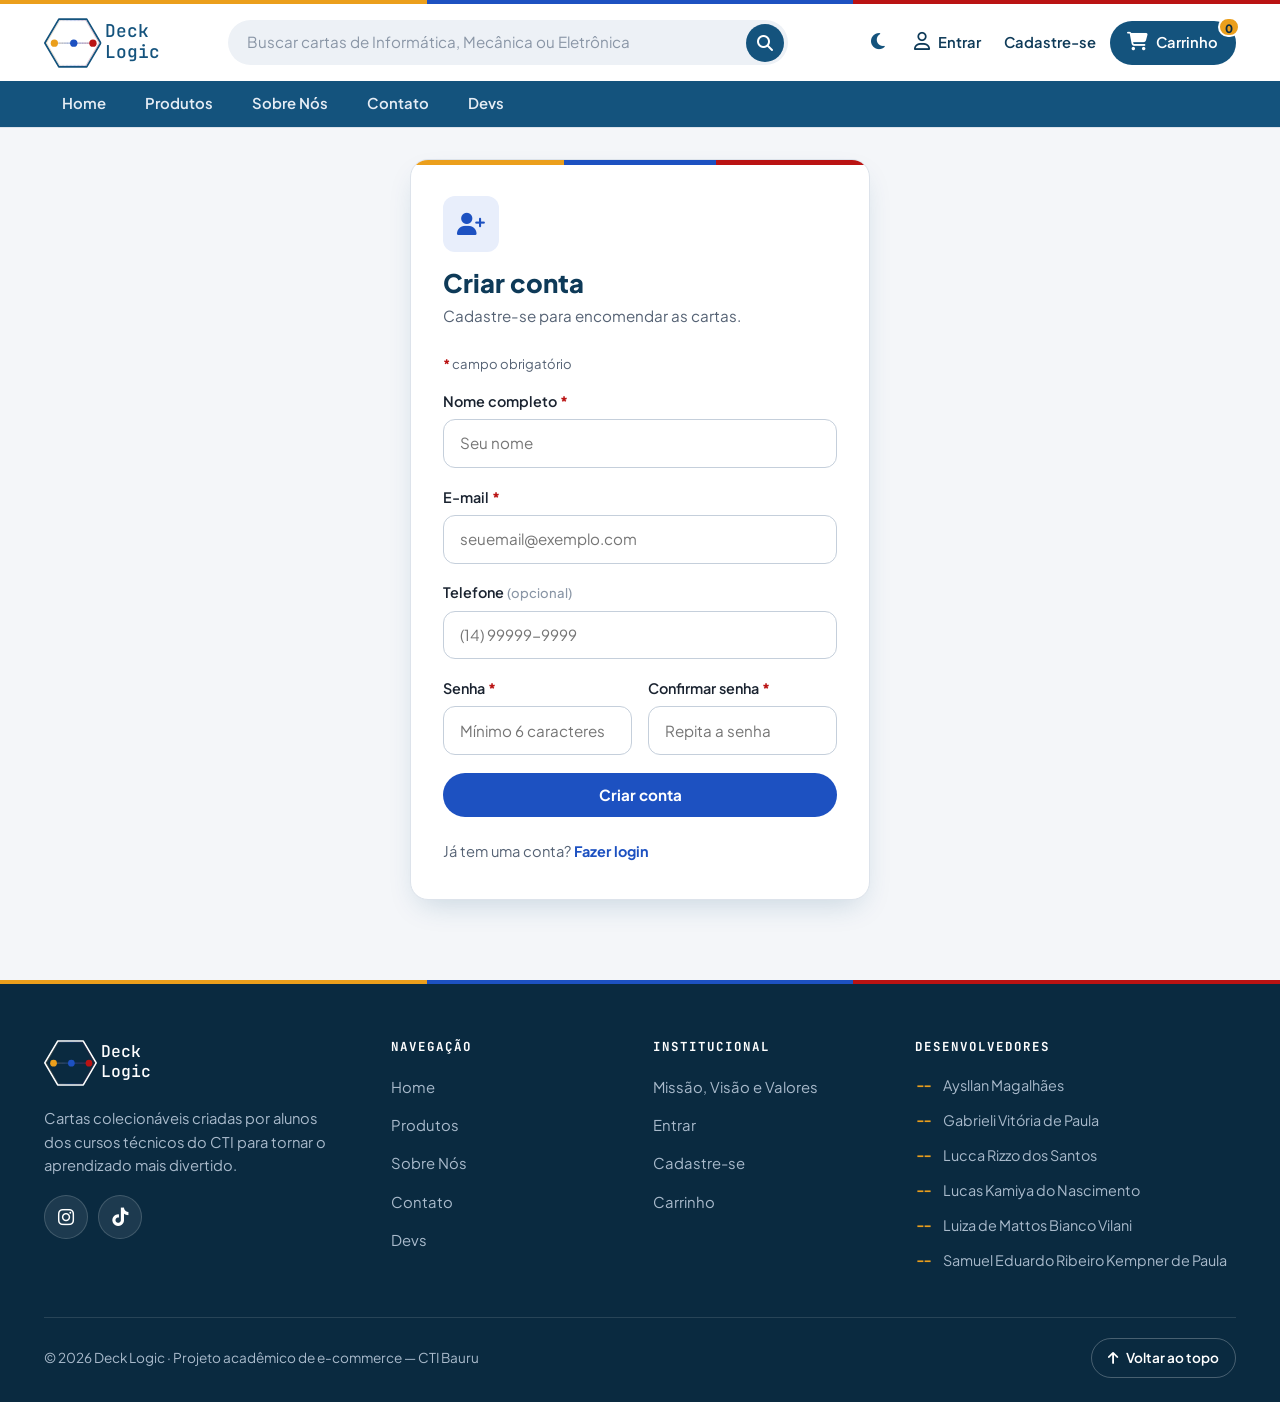
==== commit ec93f6fa: "adicionando o back e ajustes do front" ====
--- a/front/cadastro.html
+++ b/front/cadastro.html
@@ -7,6 +7,11 @@
     <title>Cadastro | Deck Logic</title>
     <meta name="description" content="Crie sua conta para comprar as cartas do seu curso.">
     <meta name="theme-color" content="#14537D">
+    <meta name="color-scheme" content="light dark">
+    <script>
+        // aplica o tema escolhido no botão antes de desenhar a página (evita piscar)
+        try { var tema = localStorage.getItem('decklogic_tema'); if (tema) document.documentElement.dataset.theme = tema; } catch (e) {}
+    </script>
     <link rel="icon" type="image/png" href="img/brand/favicon.png">
     <link rel="preconnect" href="https://fonts.googleapis.com">
     <link rel="preconnect" href="https://fonts.gstatic.com" crossorigin>
@@ -15,7 +20,7 @@
     <link rel="stylesheet" href="css/style.css">
 </head>
 
-<body>
+<body id="top">
     <!-- Logo Deck Logic (SVG inline, reutilizado no header e no footer via <use>) -->
     <svg class="svg-sprite" aria-hidden="true" focusable="false" xmlns="http://www.w3.org/2000/svg">
         <defs>
@@ -42,7 +47,7 @@
 
     <a class="skip-link" href="#conteudo">Pular para o conteúdo</a>
 
-    <header class="site-header" id="top">
+    <header class="site-header">
         <div class="brand-bar" aria-hidden="true"></div>
         <div class="container header-inner">
             <a href="index.html" class="logo" aria-label="Deck Logic — página inicial">
@@ -56,8 +61,9 @@
             </form>
 
             <nav class="user-nav" aria-label="Conta e carrinho">
-                <a href="login.html" class="user-link" aria-label="Entrar"><i class="fa-regular fa-user"></i><span>Entrar</span></a>
-                <a href="cadastro.html" class="user-link user-link--signup"><span>Cadastre-se</span></a>
+                <button type="button" class="user-link theme-toggle" id="theme-toggle" aria-label="Ativar tema escuro"><i class="fa-solid fa-moon"></i></button>
+                <a href="login.html" class="user-link" data-auth="conta" aria-label="Entrar"><i class="fa-regular fa-user"></i><span>Entrar</span></a>
+                <a href="cadastro.html" class="user-link user-link--signup" data-auth="sair"><span>Cadastre-se</span></a>
                 <a href="carrinho.html" class="cart-btn" aria-label="Carrinho">
                     <i class="fa-solid fa-cart-shopping"></i><span class="cart-label">Carrinho</span>
                     <span class="cart-badge" id="cart-count">0</span>
@@ -85,8 +91,8 @@
                     <li><a href="sobre.html"><i class="fa-solid fa-circle-info"></i>Sobre Nós</a></li>
                     <li><a href="contato.html"><i class="fa-solid fa-envelope"></i>Contato</a></li>
                     <li><a href="desenvolvedores.html"><i class="fa-solid fa-code"></i>Devs</a></li>
-                    <li class="main-nav-extra main-nav-extra--first"><a href="login.html"><i class="fa-regular fa-user"></i>Entrar</a></li>
-                    <li class="main-nav-extra"><a href="cadastro.html"><i class="fa-solid fa-user-plus"></i>Cadastre-se</a></li>
+                    <li class="main-nav-extra main-nav-extra--first"><a href="login.html" data-auth="conta"><i class="fa-regular fa-user"></i>Entrar</a></li>
+                    <li class="main-nav-extra"><a href="cadastro.html" data-auth="sair"><i class="fa-solid fa-user-plus"></i>Cadastre-se</a></li>
                 </ul>
             </div>
         </nav>
@@ -95,43 +101,43 @@
     <main id="conteudo">
 
         <section class="auth-section container">
-            <div class="auth-card" id="cadastro-form-wrap">
+            <div class="auth-card">
                 <header class="auth-header">
                     <div class="auth-icon"><i class="fa-solid fa-user-plus"></i></div>
                     <h1>Criar conta</h1>
-                    <p>Cadastre-se para comprar as cartas do seu curso.</p>
+                    <p>Cadastre-se para encomendar as cartas.</p>
                 </header>
 
-                <form onsubmit="return handleCadastro(event)">
+                <p class="form-alert form-alert--error" id="cad-email-existe" hidden>Este e-mail já está cadastrado. <a href="login.html">Entrar</a></p>
+
+                <p class="form-legend"><span class="req" aria-hidden="true">*</span> campo obrigatório</p>
+
+                <form action="../back/usuarios/insertUsuario.php" method="post" onsubmit="return handleCadastro(event)">
+                    <input type="hidden" name="origem" value="site">
                     <div class="form-group">
-                        <label for="cad-nome">Nome completo</label>
-                        <input type="text" id="cad-nome" name="nome" class="form-control" placeholder="Seu nome" autocomplete="name" required>
+                        <label for="cad-nome">Nome completo <span class="req" aria-hidden="true">*</span></label>
+                        <input type="text" id="cad-nome" name="nome" class="form-control" placeholder="Seu nome" maxlength="80" autocomplete="name" required>
                     </div>
 
                     <div class="form-group">
-                        <label for="cad-email">E-mail</label>
-                        <input type="email" id="cad-email" name="email" class="form-control" placeholder="seuemail@escola.com" autocomplete="email" required>
+                        <label for="cad-email">E-mail <span class="req" aria-hidden="true">*</span></label>
+                        <input type="email" id="cad-email" name="email" class="form-control" placeholder="seuemail@exemplo.com" maxlength="100" autocomplete="email" required>
                     </div>
 
                     <div class="form-group">
-                        <label for="cad-curso">Curso</label>
-                        <select id="cad-curso" name="curso" class="form-control" required>
-                            <option value="">Selecione seu curso</option>
-                            <option value="informatica">Informática</option>
-                            <option value="mecanica">Mecânica</option>
-                            <option value="eletronica">Eletrônica</option>
-                        </select>
+                        <label for="cad-telefone">Telefone <span class="opt">(opcional)</span></label>
+                        <input type="tel" id="cad-telefone" name="telefone" class="form-control" placeholder="(14) 99999-9999" maxlength="15" autocomplete="tel" inputmode="tel">
                     </div>
 
                     <div class="form-row">
                         <div class="form-group">
-                            <label for="cad-senha">Senha</label>
+                            <label for="cad-senha">Senha <span class="req" aria-hidden="true">*</span></label>
                             <input type="password" id="cad-senha" name="senha" class="form-control" placeholder="Mínimo 6 caracteres" autocomplete="new-password" required>
                         </div>
 
                         <div class="form-group">
-                            <label for="cad-confirmar">Confirmar senha</label>
-                            <input type="password" id="cad-confirmar" class="form-control" placeholder="Repita a senha" autocomplete="new-password" required>
+                            <label for="cad-confirmar">Confirmar senha <span class="req" aria-hidden="true">*</span></label>
+                            <input type="password" id="cad-confirmar" name="confirmaSenha" class="form-control" placeholder="Repita a senha" autocomplete="new-password" required>
                         </div>
                     </div>
                     <span class="form-error" id="cad-erro" role="alert"></span>
--- a/front/css/style.css
+++ b/front/css/style.css
@@ -22,6 +22,8 @@
    16. Página: Sobre Nós
    17. Página: Desenvolvedores
    18. Página: Missão
+   19. Área do cliente / painel admin
+   Tema escuro (prefers-color-scheme)
    ========================================================================== */
 
 /* ==========================================================================
@@ -64,6 +66,16 @@
     --border-strong: #C5CFDB;
 
     --danger: var(--mec);
+
+    /* Tokens semânticos de texto (trocam no tema escuro) */
+    --heading: var(--navy-dark);
+    --brand-text: var(--navy);
+    --info-ink: var(--info);
+    --mec-ink: var(--mec);
+    --eletro-text: var(--eletro-ink);
+    --link: var(--info);
+
+    color-scheme: light dark;
 
     /* Tipografia */
     --font-body: 'Plus Jakarta Sans', system-ui, -apple-system, 'Segoe UI', sans-serif;
@@ -245,21 +257,21 @@
 .is-info {
     --course: var(--info);
     --course-dark: var(--info-dark);
-    --course-ink: var(--info);
+    --course-ink: var(--info-ink);
     --course-soft: var(--info-soft);
 }
 
 .is-eletro {
     --course: var(--eletro);
     --course-dark: var(--eletro-ink);
-    --course-ink: var(--eletro-ink);
+    --course-ink: var(--eletro-text);
     --course-soft: var(--eletro-soft);
 }
 
 .is-mec {
     --course: var(--mec);
     --course-dark: var(--mec-dark);
-    --course-ink: var(--mec);
+    --course-ink: var(--mec-ink);
     --course-soft: var(--mec-soft);
 }
 
@@ -278,7 +290,7 @@
     font-weight: 700;
     letter-spacing: 2px;
     text-transform: uppercase;
-    color: var(--navy);
+    color: var(--brand-text);
     margin-bottom: 0.4rem;
 }
 
@@ -286,7 +298,7 @@
     font-size: clamp(1.5rem, 5vw, 2.2rem);
     font-weight: 800;
     letter-spacing: -0.5px;
-    color: var(--navy-dark);
+    color: var(--heading);
 }
 
 .section-subtitle {
@@ -304,7 +316,7 @@
     font-size: clamp(1.7rem, 6vw, 2.6rem);
     font-weight: 800;
     letter-spacing: -0.5px;
-    color: var(--navy-dark);
+    color: var(--heading);
     margin-bottom: 0.6rem;
 }
 
@@ -324,7 +336,7 @@
     top: 0;
     z-index: 1000;
     /* fundo sólido: backdrop-filter aqui prenderia o menu lateral (position: fixed) dentro do header */
-    background: #fff;
+    background: var(--bg-surface);
     box-shadow: 0 1px 0 var(--border-color);
 }
 
@@ -346,7 +358,7 @@
     display: inline-flex;
     align-items: center;
     justify-self: start;
-    color: var(--navy);
+    color: var(--brand-text);
     border-radius: var(--radius-sm);
 }
 
@@ -371,7 +383,7 @@
     justify-content: center;
     gap: 5px;
     border-radius: var(--radius-sm);
-    color: var(--navy);
+    color: var(--brand-text);
 }
 
 .nav-toggle:hover {
@@ -412,7 +424,7 @@
 
 .search-form input:focus {
     outline: none;
-    background: #fff;
+    background: var(--bg-surface);
     border-color: var(--info);
     box-shadow: 0 0 0 4px rgba(29, 81, 193, 0.14);
 }
@@ -455,7 +467,7 @@
     border-radius: var(--radius-full);
     font-weight: 600;
     font-size: 0.92rem;
-    color: var(--navy-dark);
+    color: var(--heading);
 }
 
 .user-link i,
@@ -483,6 +495,14 @@
     background: var(--info);
 }
 
+/* Botão de tema (claro/escuro) no header */
+.theme-toggle {
+    color: var(--brand-text);
+}
+
+.theme-toggle:hover {
+    background: var(--bg-muted);
+}
 .cart-badge {
     position: absolute;
     top: -4px;
@@ -497,7 +517,7 @@
     font-weight: 800;
     line-height: 20px;
     text-align: center;
-    border: 2px solid #fff;
+    border: 2px solid var(--bg-surface);
 }
 
 /* ==========================================================================
@@ -514,7 +534,7 @@
     display: flex;
     flex-direction: column;
     overflow-y: auto;
-    background: #fff;
+    background: var(--bg-surface);
     box-shadow: -12px 0 40px rgba(10, 42, 64, 0.25);
     transform: translateX(100%);
     visibility: hidden;
@@ -542,7 +562,7 @@
     font-weight: 700;
     letter-spacing: 2px;
     text-transform: uppercase;
-    color: var(--navy);
+    color: var(--brand-text);
 }
 
 .nav-close {
@@ -552,7 +572,7 @@
     align-items: center;
     justify-content: center;
     border-radius: 50%;
-    color: var(--navy);
+    color: var(--brand-text);
     font-size: 1.3rem;
 }
 
@@ -603,7 +623,7 @@
 .main-nav a i {
     width: 20px;
     text-align: center;
-    color: var(--navy);
+    color: var(--brand-text);
 }
 
 .main-nav a:hover {
@@ -611,7 +631,7 @@
 }
 
 .main-nav a.active {
-    color: var(--info);
+    color: var(--link);
     background: var(--info-soft);
 }
 
@@ -664,7 +684,7 @@
 
 .btn-outline {
     border-color: currentColor;
-    color: var(--navy);
+    color: var(--brand-text);
     background: transparent;
 }
 
@@ -880,7 +900,7 @@
 
 .filter-chip:hover {
     border-color: var(--navy);
-    color: var(--navy-dark);
+    color: var(--heading);
 }
 
 .filter-chip.active {
@@ -1004,7 +1024,7 @@
 .price-current {
     font-size: 1.3rem;
     font-weight: 800;
-    color: var(--navy-dark);
+    color: var(--heading);
 }
 
 .btn-add-cart {
@@ -1029,6 +1049,56 @@
     background: #1F8A4C;
 }
 
+/* Seletor de quantidade que substitui o "Adicionar" depois do 1º clique */
+.qty-stepper {
+    display: inline-flex;
+    align-items: center;
+    gap: 0.25rem;
+    padding: 0.2rem;
+    border-radius: var(--radius-full);
+    background: var(--info-soft);
+    border: 1px solid var(--info);
+}
+
+.qty-stepper[hidden] {
+    display: none;
+}
+
+.qty-stepper button {
+    width: 38px;
+    height: 38px;
+    border-radius: 50%;
+    display: inline-flex;
+    align-items: center;
+    justify-content: center;
+    background: var(--info);
+    color: #fff;
+    font-size: 0.95rem;
+}
+
+.qty-stepper button:hover {
+    background: var(--info-dark);
+}
+
+.qty-stepper button.is-remove {
+    background: transparent;
+    color: var(--mec-ink);
+}
+
+.qty-stepper button.is-remove:hover {
+    background: var(--mec-soft);
+}
+
+.qty-stepper .qty-value {
+    min-width: 2.2ch;
+    text-align: center;
+    font-weight: 800;
+    color: var(--heading);
+}
+
+.btn-add-cart[hidden] {
+    display: none;
+}
 .products-empty {
     padding: 2.5rem 1.25rem;
     border: 1px dashed var(--border-strong);
@@ -1347,7 +1417,7 @@
 
 .search-result-info a,
 .products-empty a {
-    color: var(--info);
+    color: var(--link);
     font-weight: 700;
     text-decoration: underline;
 }
@@ -1442,6 +1512,16 @@
     color: #fff;
 }
 
+.cart-qty button.is-remove {
+    background: transparent;
+    color: var(--mec-ink);
+}
+
+.cart-qty button.is-remove:hover {
+    background: var(--mec-soft);
+    color: var(--mec-ink);
+}
+
 .cart-qty span {
     min-width: 2ch;
     text-align: center;
@@ -1451,7 +1531,7 @@
 .cart-item-price {
     grid-area: price;
     font-weight: 800;
-    color: var(--navy-dark);
+    color: var(--heading);
     text-align: right;
 }
 
@@ -1505,7 +1585,8 @@
     border-radius: var(--radius-lg);
 }
 
-.empty-cart i {
+.empty-cart > i {
+    display: block;
     font-size: 2.5rem;
     color: var(--text-dim);
     margin-bottom: 1rem;
@@ -1567,14 +1648,14 @@
     margin-bottom: 1rem;
     border-radius: var(--radius-md);
     background: var(--info-soft);
-    color: var(--info);
+    color: var(--link);
     font-size: 1.4rem;
 }
 
 .auth-header h1 {
     font-size: 1.6rem;
     font-weight: 800;
-    color: var(--navy-dark);
+    color: var(--heading);
     margin-bottom: 0.35rem;
 }
 
@@ -1662,7 +1743,7 @@
 
 .form-link-row a,
 .auth-footer-link a {
-    color: var(--info);
+    color: var(--link);
     font-weight: 700;
     font-size: 0.9rem;
 }
@@ -1737,7 +1818,7 @@
 }
 
 .info-card a:hover {
-    color: var(--info);
+    color: var(--link);
 }
 
 /* ==========================================================================
@@ -1765,7 +1846,7 @@
 .about-story-text h2 {
     font-size: 1.6rem;
     font-weight: 800;
-    color: var(--navy-dark);
+    color: var(--heading);
     margin-bottom: 0.8rem;
 }
 
@@ -1790,7 +1871,7 @@
     font-family: var(--font-mono);
     font-size: 2.2rem;
     font-weight: 800;
-    color: var(--navy);
+    color: var(--brand-text);
 }
 
 .stat-card span {
@@ -1809,7 +1890,7 @@
     border-radius: var(--radius-lg);
     background: var(--bg-surface);
     border: 1px solid var(--border-color);
-    color: var(--navy);
+    color: var(--brand-text);
 }
 
 .brand-explain-logo .logo-svg {
@@ -1936,13 +2017,37 @@
     margin-bottom: 0.8rem;
     border-radius: var(--radius-full);
     background: var(--info-soft);
-    color: var(--info);
+    color: var(--link);
     font-size: 0.75rem;
     font-weight: 700;
     letter-spacing: 0.4px;
     text-transform: uppercase;
 }
 
+.dev-roles {
+    display: flex;
+    flex-wrap: wrap;
+    gap: 0.4rem;
+    margin-bottom: 0.9rem;
+}
+
+.dev-tag {
+    padding: 0.2rem 0.65rem;
+    border-radius: var(--radius-full);
+    font-family: var(--font-mono);
+    font-size: 0.7rem;
+    font-weight: 700;
+    letter-spacing: 0.6px;
+    text-transform: uppercase;
+    background: var(--bg-muted);
+    color: var(--brand-text);
+}
+
+.dev-tag.tag-front { background: var(--info-soft); color: var(--info-ink); }
+.dev-tag.tag-back { background: var(--mec-soft); color: var(--mec-ink); }
+.dev-tag.tag-db { background: var(--eletro-soft); color: var(--eletro-text); }
+.dev-tag.tag-dev { background: var(--bg-muted); color: var(--heading); }
+.dev-tag.tag-mkt { background: var(--bg-muted); color: var(--brand-text); }
 .dev-card p {
     color: var(--text-muted);
     font-size: 0.92rem;
@@ -2034,7 +2139,7 @@
 .status-card h1 {
     font-size: 1.8rem;
     font-weight: 800;
-    color: var(--navy-dark);
+    color: var(--heading);
     margin-bottom: 0.75rem;
 }
 
@@ -2042,6 +2147,501 @@
     color: var(--text-muted);
     margin-bottom: 1.5rem;
 }
+
+/* ---- Indicadores de campo obrigatório / opcional ---- */
+.req {
+    color: var(--mec-ink);
+    font-weight: 800;
+}
+
+.opt {
+    color: var(--text-dim);
+    font-weight: 500;
+    font-size: 0.82rem;
+}
+
+.form-legend {
+    margin-bottom: 1rem;
+    font-size: 0.82rem;
+    color: var(--text-muted);
+}
+
+.form-alert {
+    margin-bottom: 1rem;
+    padding: 0.75rem 1rem;
+    border-radius: var(--radius-md);
+    font-size: 0.92rem;
+    font-weight: 600;
+}
+
+.form-alert[hidden] {
+    display: none;
+}
+
+.form-alert a {
+    text-decoration: underline;
+}
+
+.form-alert--error { background: var(--mec-soft); color: var(--mec-ink); }
+.form-alert--ok { background: #E3F4EA; color: #1F7A45; }
+.form-alert--info { background: var(--info-soft); color: var(--info-ink); }
+
+/* ==========================================================================
+   19. ÁREA DO CLIENTE / PAINEL ADMIN (páginas PHP em back/)
+   ========================================================================== */
+.panel-nav {
+    display: flex;
+    gap: 0.5rem;
+    margin-bottom: 1.5rem;
+    overflow-x: auto;
+    scrollbar-width: none;
+}
+
+.panel-nav a {
+    flex: 0 0 auto;
+    display: inline-flex;
+    align-items: center;
+    gap: 0.45rem;
+    min-height: 40px;
+    padding: 0.45rem 1rem;
+    border-radius: var(--radius-full);
+    border: 1px solid var(--border-strong);
+    background: var(--bg-surface);
+    color: var(--text-muted);
+    font-weight: 600;
+    font-size: 0.88rem;
+    white-space: nowrap;
+}
+
+.panel-nav a:hover {
+    color: var(--heading);
+    border-color: var(--navy);
+}
+
+.panel-nav a.active {
+    background: var(--navy);
+    border-color: var(--navy);
+    color: #fff;
+}
+
+.panel-card {
+    padding: 1.25rem;
+    margin-bottom: 1.5rem;
+    background: var(--bg-surface);
+    border: 1px solid var(--border-color);
+    border-radius: var(--radius-lg);
+}
+
+.panel-card h2 {
+    font-size: 1.1rem;
+    color: var(--heading);
+    margin-bottom: 1rem;
+}
+
+.panel-card-head {
+    display: flex;
+    flex-wrap: wrap;
+    align-items: center;
+    justify-content: space-between;
+    gap: 0.75rem;
+    margin-bottom: 1rem;
+}
+
+.panel-card-head h2 {
+    margin-bottom: 0;
+}
+
+.panel-empty {
+    color: var(--text-muted);
+}
+
+.table-wrap {
+    overflow-x: auto;
+    -webkit-overflow-scrolling: touch;
+}
+
+.data-table {
+    width: 100%;
+    min-width: 560px;
+    border-collapse: collapse;
+    font-size: 0.9rem;
+}
+
+.data-table th,
+.data-table td {
+    padding: 0.7rem 0.75rem;
+    text-align: left;
+    border-bottom: 1px solid var(--border-color);
+    vertical-align: middle;
+}
+
+.data-table th {
+    font-family: var(--font-mono);
+    font-size: 0.72rem;
+    letter-spacing: 1px;
+    text-transform: uppercase;
+    color: var(--text-muted);
+}
+
+.data-table td.num,
+.data-table th.num {
+    text-align: right;
+    font-variant-numeric: tabular-nums;
+}
+
+.data-table--compact {
+    min-width: 0;
+}
+
+.data-table tr:last-child td {
+    border-bottom: 0;
+}
+
+.saldo-neg { color: var(--mec-ink); font-weight: 800; }
+.saldo-ok { color: var(--heading); font-weight: 800; }
+
+.status-pill {
+    display: inline-block;
+    padding: 0.2rem 0.65rem;
+    border-radius: var(--radius-full);
+    font-family: var(--font-mono);
+    font-size: 0.7rem;
+    font-weight: 700;
+    letter-spacing: 0.8px;
+    text-transform: uppercase;
+}
+
+.status-reservado { background: var(--eletro-soft); color: var(--eletro-text); }
+.status-entregue { background: #E3F4EA; color: #1F7A45; }
+.status-cancelado { background: var(--mec-soft); color: var(--mec-ink); }
+
+.inline-form {
+    display: inline-flex;
+    gap: 0.4rem;
+}
+
+.btn-sm {
+    min-height: 34px;
+    padding: 0.35rem 0.8rem;
+    font-size: 0.8rem;
+}
+
+.btn-danger-outline {
+    border-color: var(--mec);
+    color: var(--mec-ink);
+    background: transparent;
+}
+
+.btn-danger-outline:hover {
+    background: var(--mec);
+    color: #fff;
+}
+
+.order-card {
+    padding: 1.1rem 1.25rem;
+    margin-bottom: 1rem;
+    background: var(--bg-surface);
+    border: 1px solid var(--border-color);
+    border-radius: var(--radius-lg);
+}
+
+.order-head {
+    display: flex;
+    flex-wrap: wrap;
+    align-items: center;
+    justify-content: space-between;
+    gap: 0.5rem;
+    margin-bottom: 0.75rem;
+}
+
+.order-head strong {
+    color: var(--heading);
+}
+
+.order-head span {
+    color: var(--text-muted);
+    font-size: 0.88rem;
+}
+
+.order-items li {
+    display: flex;
+    justify-content: space-between;
+    gap: 1rem;
+    padding: 0.4rem 0;
+    border-top: 1px dashed var(--border-color);
+    font-size: 0.92rem;
+}
+
+.order-items li span:last-child {
+    white-space: nowrap;
+}
+
+.order-total {
+    display: flex;
+    justify-content: space-between;
+    padding-top: 0.6rem;
+    border-top: 1px solid var(--border-color);
+    font-weight: 800;
+    color: var(--heading);
+}
+.order-actions {
+    display: flex;
+    justify-content: flex-end;
+    margin-top: 0.9rem;
+}
+
+/* Tabelas do painel: no celular cada linha vira um card vertical (rótulo à esquerda, valor à direita).
+   A partir de 768px volta a ser tabela. O rótulo vem do atributo data-label de cada <td>. */
+.data-table--stack {
+    min-width: 0;
+}
+
+.data-table--stack thead {
+    position: absolute;
+    width: 1px;
+    height: 1px;
+    overflow: hidden;
+    clip: rect(0, 0, 0, 0);
+}
+
+.data-table--stack tr {
+    display: block;
+    padding: 0.75rem 0;
+    border-bottom: 1px solid var(--border-color);
+}
+
+.data-table--stack tr:last-child {
+    border-bottom: 0;
+}
+
+.data-table--stack td {
+    display: flex;
+    justify-content: space-between;
+    align-items: center;
+    gap: 1rem;
+    padding: 0.3rem 0;
+    border-bottom: 0;
+    text-align: right;
+}
+
+.data-table--stack td.num {
+    text-align: right;
+}
+
+.data-table--stack td::before {
+    content: attr(data-label);
+    flex-shrink: 0;
+    font-family: var(--font-mono);
+    font-size: 0.7rem;
+    letter-spacing: 1px;
+    text-transform: uppercase;
+    color: var(--text-muted);
+    text-align: left;
+}
+
+.data-table--stack td[data-label=""]::before {
+    content: none;
+}
+
+.data-table--stack td.cell-title {
+    font-weight: 700;
+    color: var(--heading);
+}
+
+.data-table--stack td.cell-actions {
+    justify-content: flex-end;
+    flex-wrap: wrap;
+    padding-top: 0.6rem;
+}
+
+.table-thumb {
+    width: 36px;
+    height: 48px;
+    object-fit: contain;
+    border-radius: 4px;
+    background: var(--bg-muted);
+}
+
+@media (min-width: 768px) {
+    .data-table--stack thead {
+        position: static;
+        width: auto;
+        height: auto;
+        overflow: visible;
+        clip: auto;
+    }
+
+    .data-table--stack tr {
+        display: table-row;
+        padding: 0;
+    }
+
+    .data-table--stack td {
+        display: table-cell;
+        padding: 0.7rem 0.75rem;
+        border-bottom: 1px solid var(--border-color);
+        text-align: left;
+    }
+
+    .data-table--stack tr:last-child td {
+        border-bottom: 0;
+    }
+
+    .data-table--stack td::before {
+        content: none;
+    }
+
+    .data-table--stack td.cell-actions {
+        padding-top: 0.7rem;
+        white-space: nowrap;
+    }
+}
+
+/* Formulários do painel (produto, entrada, usuário) */
+.panel-form {
+    max-width: 640px;
+}
+
+.panel-form .form-actions {
+    display: flex;
+    flex-wrap: wrap;
+    gap: 0.6rem;
+    margin-top: 0.5rem;
+}
+
+.form-check {
+    display: flex;
+    align-items: flex-start;
+    gap: 0.6rem;
+    cursor: pointer;
+    font-weight: 600;
+    font-size: 0.92rem;
+}
+
+.form-check input {
+    width: 20px;
+    height: 20px;
+    margin-top: 0.1rem;
+    flex-shrink: 0;
+    accent-color: var(--info);
+}
+
+.form-check input:disabled + span {
+    opacity: 0.7;
+}
+.current-image {
+    display: flex;
+    align-items: center;
+    gap: 0.75rem;
+    margin-bottom: 1rem;
+    color: var(--text-muted);
+    font-size: 0.88rem;
+}
+
+.current-image img {
+    width: 64px;
+    height: 88px;
+    object-fit: contain;
+    border-radius: var(--radius-sm);
+    background: var(--bg-muted);
+}
+
+/* ==========================================================================
+   TEMA ESCURO
+   Segue o tema do sistema. Declarar o tema escuro evita que o navegador do
+   celular "force" o dark invertendo as cores por conta própria.
+   ========================================================================== */
+/* Tema do sistema (quando o usuário não escolheu no botão) */
+@media (prefers-color-scheme: dark) {
+    :root:not([data-theme="light"]) {
+            --bg-main: #0B1620;
+            --bg-surface: #132230;
+            --bg-muted: #1C2E3E;
+    
+            --text-main: #E6EDF5;
+            --text-muted: #A9BACB;
+            --text-dim: #7D8FA3;
+    
+            --border-color: #243748;
+            --border-strong: #34495D;
+    
+            --heading: #EAF1F8;
+            --brand-text: #8CBCE3;
+            --info-ink: #86A8F2;
+            --mec-ink: #F08A8A;
+            --eletro-text: #F2B64D;
+            --link: #86A8F2;
+    
+            --info-soft: #172A52;
+            --eletro-soft: #33260E;
+            --mec-soft: #3A1719;
+    
+            --shadow-sm: 0 2px 8px rgba(0, 0, 0, 0.35);
+            --shadow-card: 0 12px 30px -10px rgba(0, 0, 0, 0.6);
+        }
+
+    :root:not([data-theme="light"]) .site-header {
+            box-shadow: 0 1px 0 var(--border-color);
+        }
+
+    :root:not([data-theme="light"]) .site-footer {
+            background: #07111A;
+        }
+
+
+    :root:not([data-theme="light"]) .form-alert--ok,
+    :root:not([data-theme="light"]) .status-entregue {
+            background: #12321F;
+            color: #7FD6A1;
+        }
+}
+
+/* Tema escolhido no botão (html[data-theme]) */
+:root[data-theme="dark"] {
+        --bg-main: #0B1620;
+        --bg-surface: #132230;
+        --bg-muted: #1C2E3E;
+
+        --text-main: #E6EDF5;
+        --text-muted: #A9BACB;
+        --text-dim: #7D8FA3;
+
+        --border-color: #243748;
+        --border-strong: #34495D;
+
+        --heading: #EAF1F8;
+        --brand-text: #8CBCE3;
+        --info-ink: #86A8F2;
+        --mec-ink: #F08A8A;
+        --eletro-text: #F2B64D;
+        --link: #86A8F2;
+
+        --info-soft: #172A52;
+        --eletro-soft: #33260E;
+        --mec-soft: #3A1719;
+
+        --shadow-sm: 0 2px 8px rgba(0, 0, 0, 0.35);
+        --shadow-card: 0 12px 30px -10px rgba(0, 0, 0, 0.6);
+    }
+
+:root[data-theme="dark"] .site-header {
+        box-shadow: 0 1px 0 var(--border-color);
+    }
+
+:root[data-theme="dark"] .site-footer {
+        background: #07111A;
+    }
+
+
+:root[data-theme="dark"] .form-alert--ok,
+:root[data-theme="dark"] .status-entregue {
+        background: #12321F;
+        color: #7FD6A1;
+    }
+
+:root[data-theme="light"] { color-scheme: light; }
+:root[data-theme="dark"] { color-scheme: dark; }
+
 
 /* ==========================================================================
    BREAKPOINT 480px — celular grande
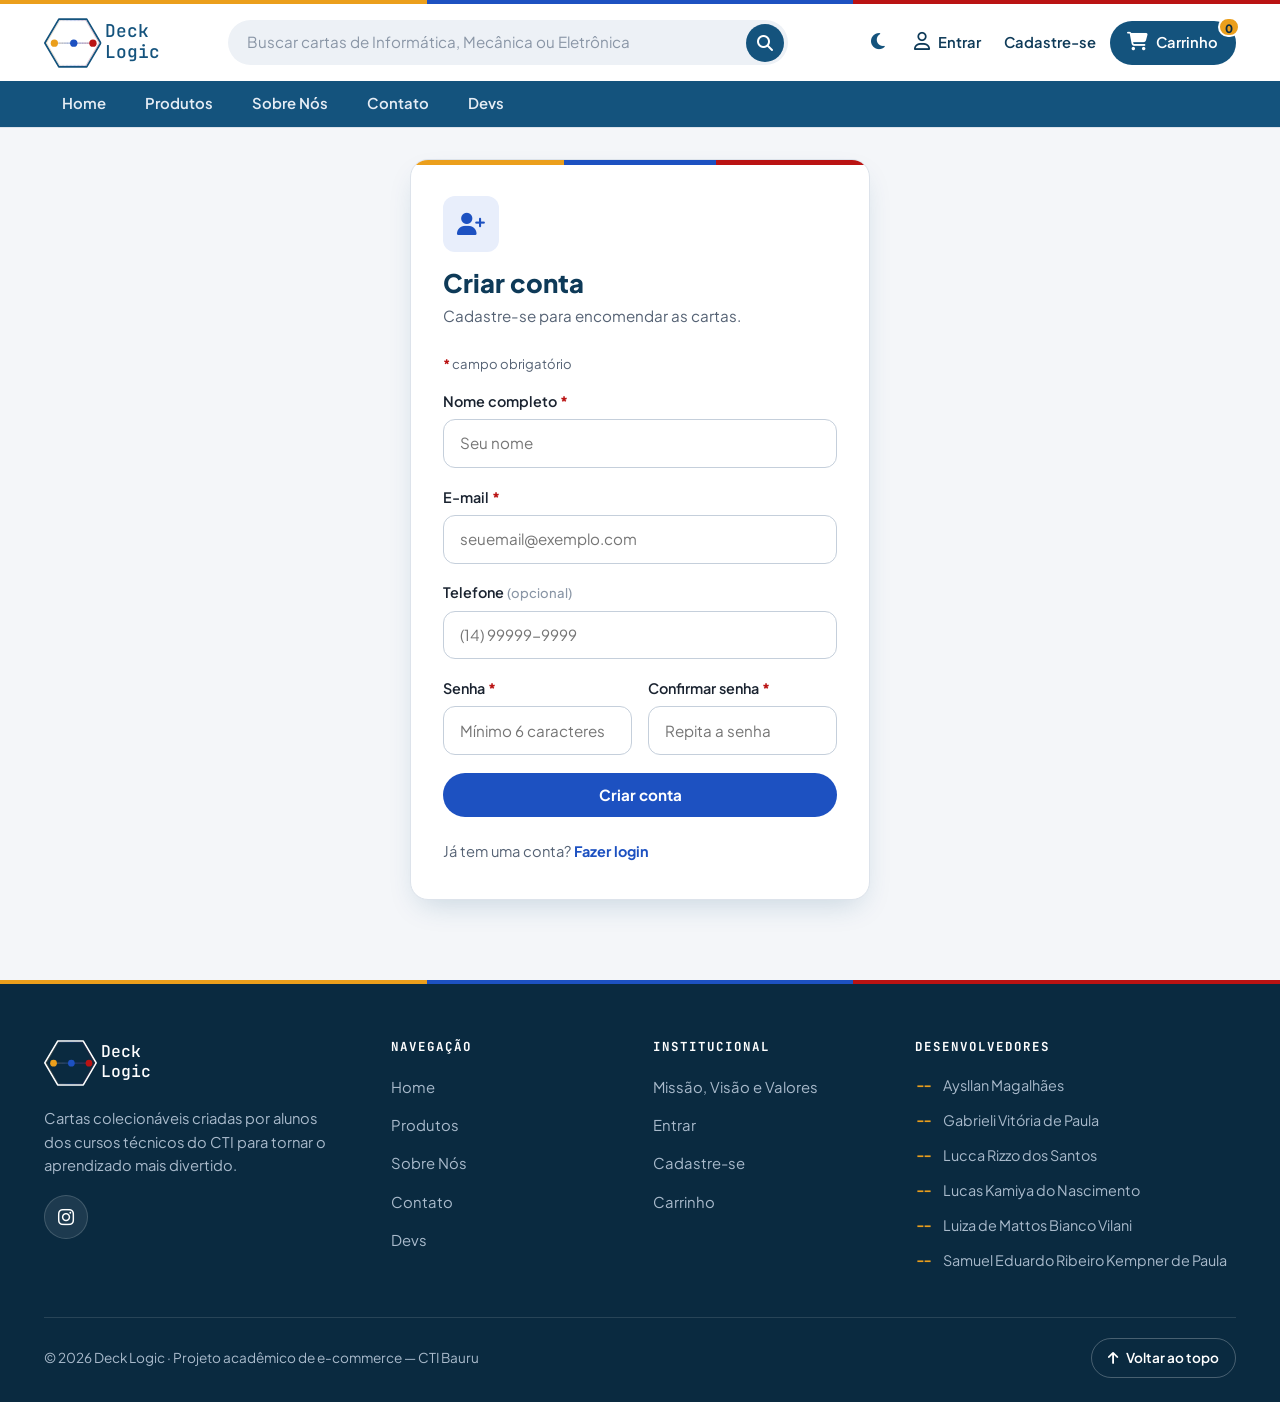
==== commit 990cc797: "DEIXAR FUNCIONAL O INSTA" ====
--- a/front/cadastro.html
+++ b/front/cadastro.html
@@ -161,8 +161,7 @@
                     </a>
                     <p>Cartas colecionáveis criadas por alunos dos cursos técnicos do CTI para tornar o aprendizado mais divertido.</p>
                     <ul class="social-links">
-                        <li><a href="#" class="social-icon" aria-label="Instagram da Deck Logic"><i class="fa-brands fa-instagram"></i></a></li>
-                        <li><a href="#" class="social-icon" aria-label="TikTok da Deck Logic"><i class="fa-brands fa-tiktok"></i></a></li>
+                        <li><a href="https://www.instagram.com/logicdeck.cti?stkn=ODNpampwcXRhc3Fj" class="social-icon" aria-label="Instagram da Deck Logic"><i class="fa-brands fa-instagram"></i></a></li>
                     </ul>
                 </section>
 
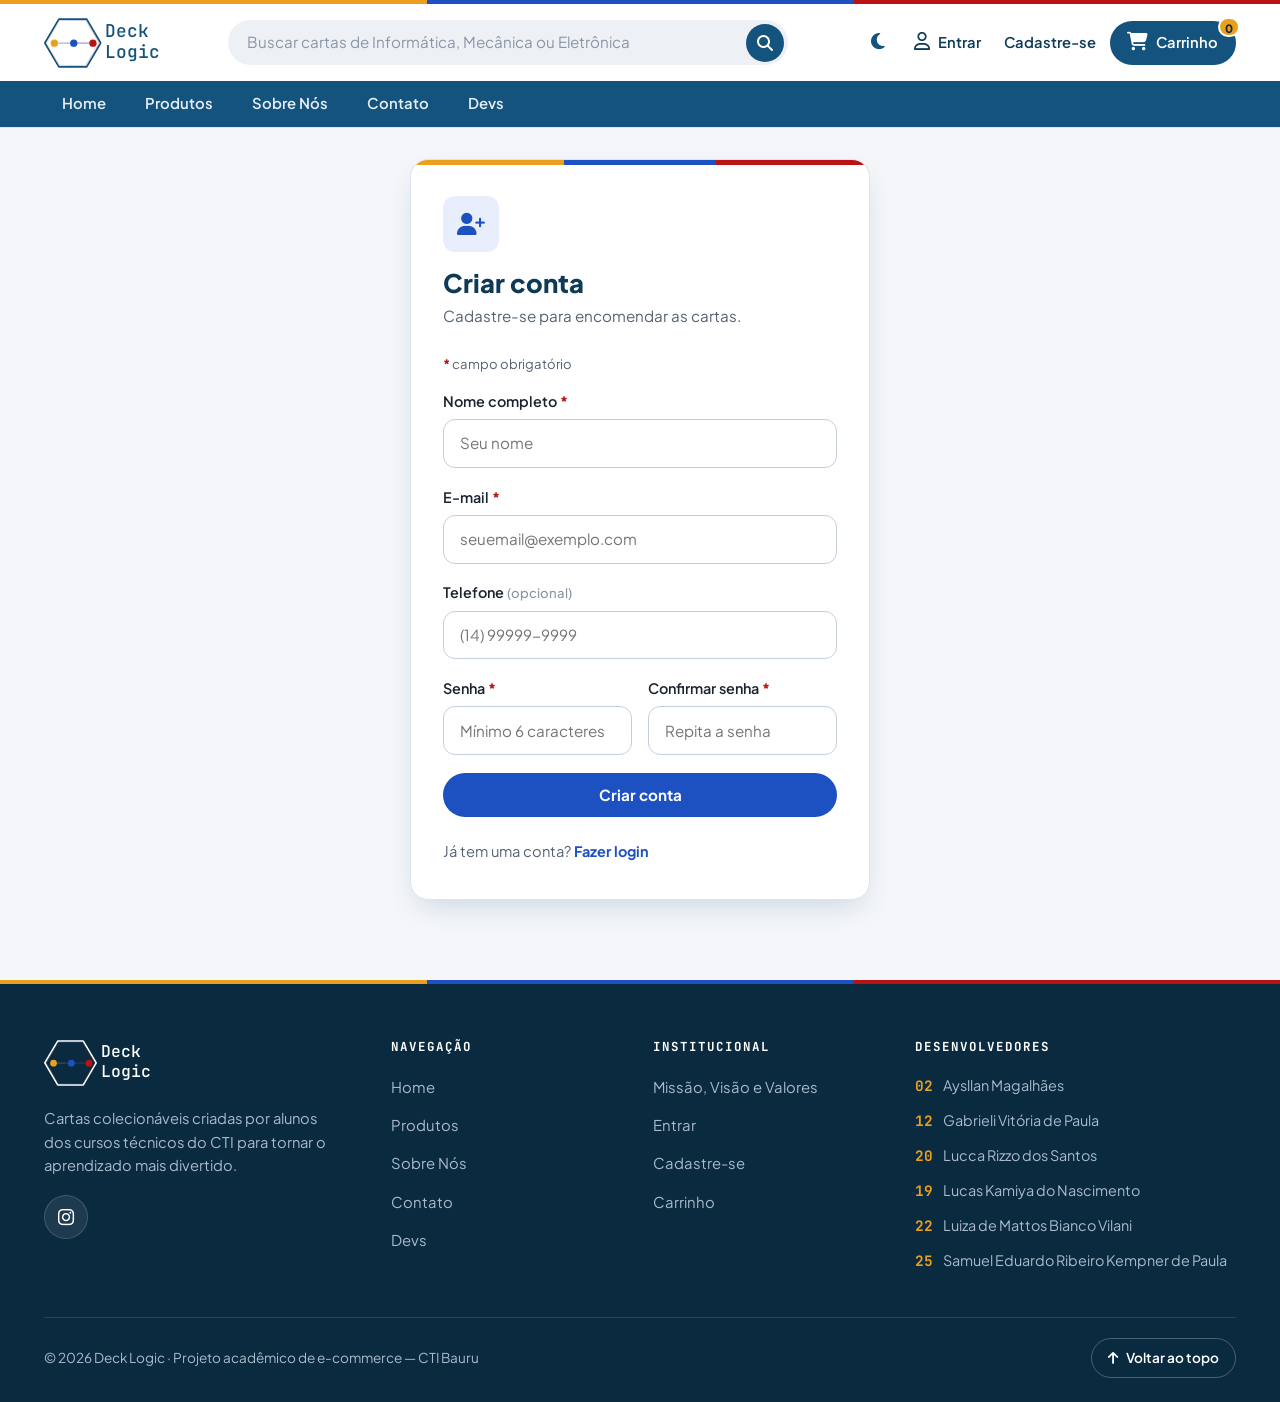
==== commit 592d39ef: "adicionado os números dos integrantes da equipe nas paginas" ====
--- a/front/cadastro.html
+++ b/front/cadastro.html
@@ -190,12 +190,12 @@
                     <h2>Desenvolvedores</h2>
                     <!-- TODO: trocar "--" pelo número de chamada de cada integrante -->
                     <ul class="footer-devs">
-                        <li><span class="dev-num">--</span>Aysllan Magalhães</li>
-                        <li><span class="dev-num">--</span>Gabrieli Vitória de Paula</li>
-                        <li><span class="dev-num">--</span>Lucca Rizzo dos Santos</li>
-                        <li><span class="dev-num">--</span>Lucas Kamiya do Nascimento</li>
-                        <li><span class="dev-num">--</span>Luiza de Mattos Bianco Vilani</li>
-                        <li><span class="dev-num">--</span>Samuel Eduardo Ribeiro Kempner de Paula</li>
+                        <li><span class="dev-num">02</span>Aysllan Magalhães</li>
+                        <li><span class="dev-num">12</span>Gabrieli Vitória de Paula</li>
+                        <li><span class="dev-num">20</span>Lucca Rizzo dos Santos</li>
+                        <li><span class="dev-num">19</span>Lucas Kamiya do Nascimento</li>
+                        <li><span class="dev-num">22</span>Luiza de Mattos Bianco Vilani</li>
+                        <li><span class="dev-num">25</span>Samuel Eduardo Ribeiro Kempner de Paula</li>
                     </ul>
                 </section>
             </div>
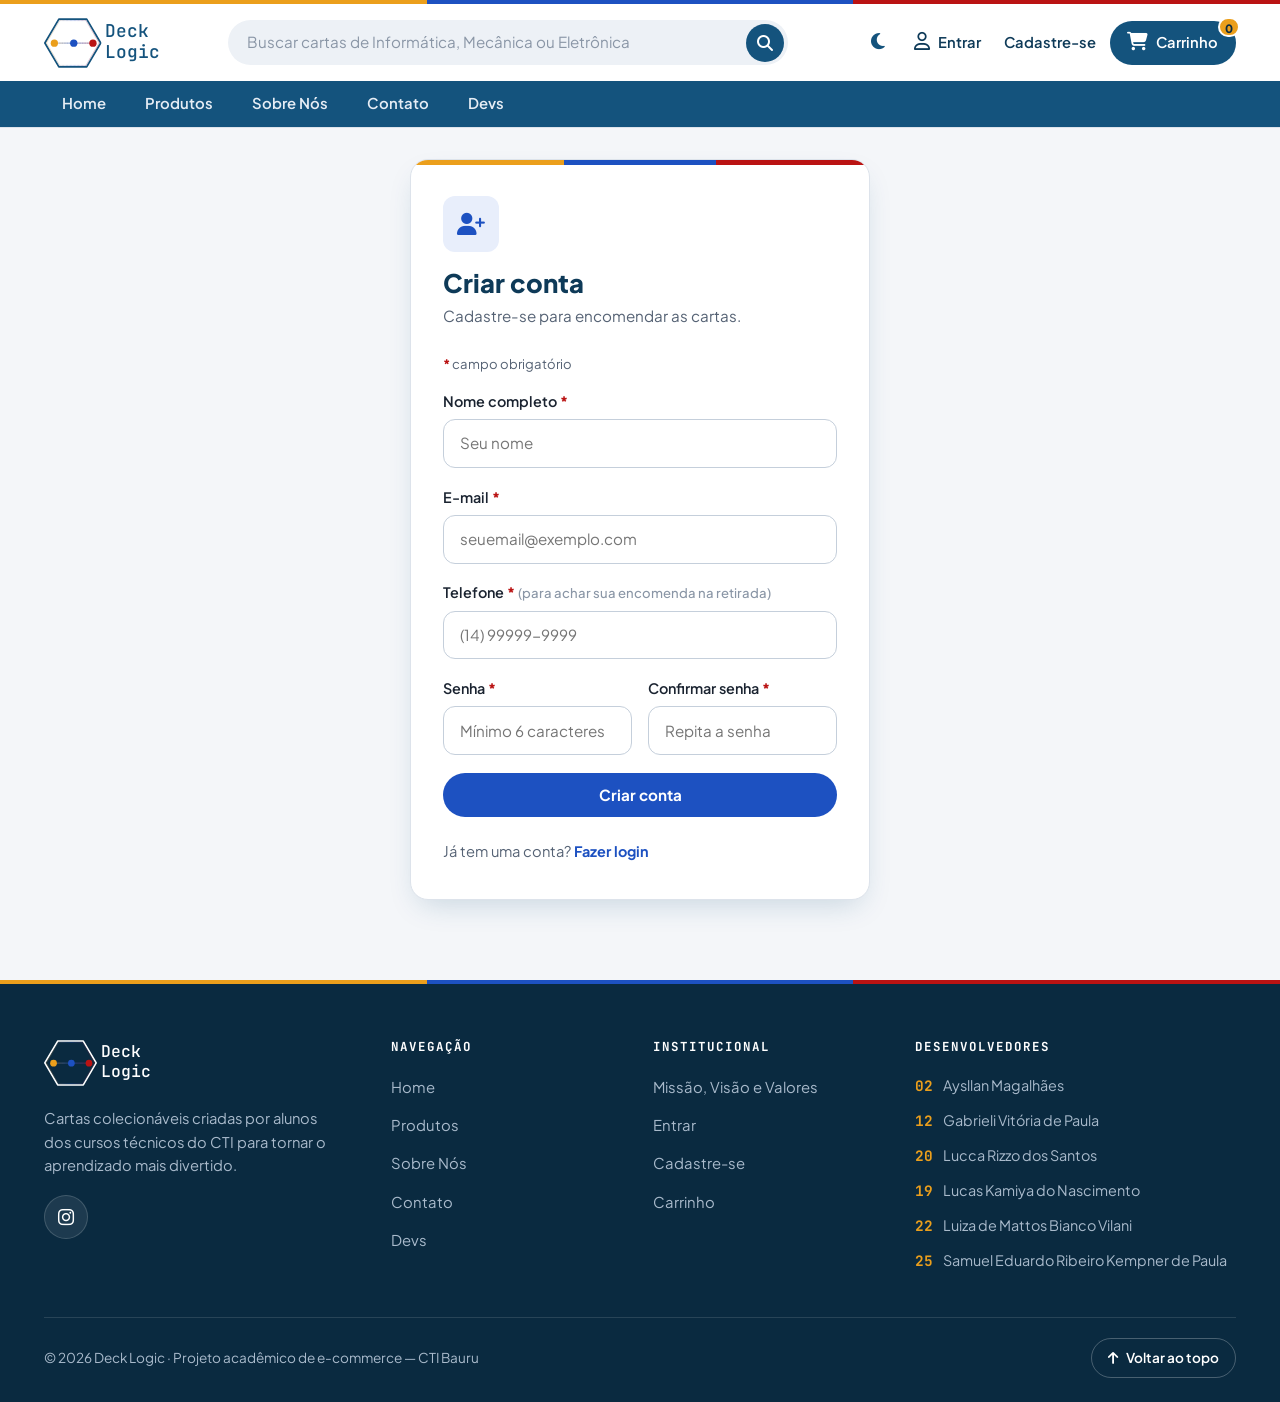
==== commit 33f9e0b0: "feat(front): cartas reais da coleção, detalhe do produto e destaques por curso - img/cards: imagens " ====
--- a/front/cadastro.html
+++ b/front/cadastro.html
@@ -17,7 +17,7 @@
     <link rel="preconnect" href="https://fonts.gstatic.com" crossorigin>
     <link rel="stylesheet" href="https://fonts.googleapis.com/css2?family=JetBrains+Mono:wght@500;700;800&family=Plus+Jakarta+Sans:wght@400;500;600;700;800&display=swap">
     <link rel="stylesheet" href="https://cdnjs.cloudflare.com/ajax/libs/font-awesome/6.4.0/css/all.min.css">
-    <link rel="stylesheet" href="css/style.css">
+    <link rel="stylesheet" href="css/style.css?v=20261019a">
 </head>
 
 <body id="top">
@@ -108,6 +108,7 @@
                     <p>Cadastre-se para encomendar as cartas.</p>
                 </header>
 
+                <p class="form-alert form-alert--error" id="cad-telefone-erro" hidden>Informe o telefone com DDD, ex.: (14) 99999-9999.</p>
                 <p class="form-alert form-alert--error" id="cad-email-existe" hidden>Este e-mail já está cadastrado. <a href="login.html">Entrar</a></p>
 
                 <p class="form-legend"><span class="req" aria-hidden="true">*</span> campo obrigatório</p>
@@ -125,8 +126,8 @@
                     </div>
 
                     <div class="form-group">
-                        <label for="cad-telefone">Telefone <span class="opt">(opcional)</span></label>
-                        <input type="tel" id="cad-telefone" name="telefone" class="form-control" placeholder="(14) 99999-9999" maxlength="15" autocomplete="tel" inputmode="tel">
+                        <label for="cad-telefone">Telefone <span class="req" aria-hidden="true">*</span> <span class="opt">(para achar sua encomenda na retirada)</span></label>
+                        <input type="tel" id="cad-telefone" name="telefone" class="form-control" placeholder="(14) 99999-9999" maxlength="15" minlength="14" autocomplete="tel" inputmode="tel" pattern="\(\d{2}\) \d{4,5}-\d{4}" title="Telefone com DDD, ex.: (14) 99999-9999" required>
                     </div>
 
                     <div class="form-row">
@@ -208,7 +209,7 @@
     </footer>
 
     <div class="toast-container" id="toast-container" aria-live="polite"></div>
-    <script src="js/script.js"></script>
+    <script src="js/script.js?v=20261019a"></script>
 </body>
 
 </html>
--- a/front/css/style.css
+++ b/front/css/style.css
@@ -1099,6 +1099,13 @@
 .btn-add-cart[hidden] {
     display: none;
 }
+.products-loading {
+    grid-column: 1 / -1;
+    text-align: center;
+    color: var(--text-muted);
+    padding: 32px 16px;
+}
+
 .products-empty {
     padding: 2.5rem 1.25rem;
     border: 1px dashed var(--border-strong);
@@ -1116,6 +1123,171 @@
     color: var(--text-main);
     font-size: 1.1rem;
     margin-bottom: 0.3rem;
+}
+
+/* Elementos clicáveis do card */
+.product-image-wrap,
+.product-card h3 {
+    cursor: pointer;
+}
+ 
+.btn-details {
+    align-self: flex-start;
+    margin: -0.35rem 0 1rem;
+    padding: 0.35rem 0;
+    color: var(--link);
+    font-weight: 700;
+    font-size: 0.88rem;
+    text-decoration: underline;
+}
+ 
+.btn-details:hover {
+    color: var(--course-ink);
+}
+ 
+/* Modal de detalhes */
+.product-modal {
+    width: min(820px, calc(100% - 2rem));
+    max-height: calc(100dvh - 2rem);
+    margin: auto;
+    padding: 0;
+    overflow: auto;
+    border: 1px solid var(--border-color);
+    border-radius: var(--radius-lg);
+    background: var(--bg-surface);
+    color: var(--text-main);
+    box-shadow: var(--shadow-card);
+}
+ 
+.product-modal[open] {
+    display: grid;
+    grid-template-columns: 1fr;
+    animation: pmIn 0.25s ease-out;
+}
+ 
+.product-modal::backdrop {
+    background: rgba(10, 42, 64, 0.6);
+}
+ 
+@keyframes pmIn {
+    from { opacity: 0; transform: translateY(14px) scale(0.98); }
+    to { opacity: 1; transform: none; }
+}
+ 
+body:has(dialog[open]) {
+    overflow: hidden;
+}
+ 
+.pm-close {
+    position: absolute;
+    top: 0.75rem;
+    right: 0.75rem;
+    z-index: 2;
+    width: 40px;
+    height: 40px;
+    display: inline-flex;
+    align-items: center;
+    justify-content: center;
+    border-radius: 50%;
+    background: var(--bg-surface);
+    border: 1px solid var(--border-color);
+    color: var(--heading);
+}
+ 
+.pm-close:hover {
+    background: var(--bg-muted);
+}
+ 
+.pm-media {
+    display: flex;
+    align-items: center;
+    justify-content: center;
+    padding: 2rem 1.5rem;
+    background:
+        radial-gradient(circle at 50% 110%, var(--course) -40%, transparent 70%),
+        var(--course-soft);
+    border-bottom: 4px solid var(--course);
+}
+ 
+.pm-media img {
+    width: auto;
+    max-height: 260px;
+    object-fit: contain;
+    filter: drop-shadow(0 14px 22px rgba(0, 0, 0, 0.25));
+}
+ 
+.pm-info {
+    display: flex;
+    flex-direction: column;
+    padding: 1.25rem 1.25rem 1.5rem;
+}
+ 
+.pm-info h2 {
+    font-size: 1.4rem;
+    font-weight: 800;
+    color: var(--heading);
+    margin-bottom: 0.5rem;
+}
+ 
+.pm-desc {
+    color: var(--text-muted);
+    margin-bottom: 1rem;
+}
+ 
+.pm-list {
+    display: grid;
+    gap: 0.5rem;
+    margin-bottom: 1.25rem;
+}
+ 
+.pm-list[hidden] {
+    display: none;
+}
+ 
+.pm-list li {
+    display: flex;
+    gap: 0.6rem;
+    font-size: 0.92rem;
+}
+ 
+.pm-list li::before {
+    content: '';
+    flex-shrink: 0;
+    width: 8px;
+    height: 8px;
+    margin-top: 0.5rem;
+    border-radius: 50%;
+    background: var(--course);
+}
+ 
+.pm-bottom {
+    display: flex;
+    align-items: center;
+    justify-content: space-between;
+    gap: 0.75rem;
+    margin-top: auto;
+    padding-top: 1rem;
+    border-top: 1px solid var(--border-color);
+}
+ 
+@media (min-width: 768px) {
+    .product-modal[open] {
+        grid-template-columns: 1fr 1.2fr;
+    }
+ 
+    .pm-media {
+        padding: 2rem;
+        border-bottom: 0;
+        border-right: 4px solid var(--course);
+    }
+ 
+    .pm-media img {
+        max-height: 340px;
+    }
+ 
+    .pm-info {
+        padding: 2.25rem 2rem 2rem;
+    }
 }
 
 /* ==========================================================================
@@ -1988,6 +2160,29 @@
 .dev-card:hover {
     border-color: var(--border-strong);
     box-shadow: var(--shadow-card);
+}
+
+/* Card inteiro clicável: o link do GitHub estica por cima do card (::after) */
+.dev-card {
+    position: relative;
+    cursor: pointer;
+}
+
+.dev-card .dev-socials a::after {
+    content: "";
+    position: absolute;
+    inset: 0;
+    border-radius: inherit;
+}
+
+.dev-card:hover h2 {
+    color: var(--course, var(--navy));
+    text-decoration: underline;
+}
+
+.dev-card:has(.dev-socials a:focus-visible) {
+    outline: 3px solid var(--navy);
+    outline-offset: 2px;
 }
 
 .dev-avatar {
@@ -2936,3 +3131,438 @@
         grid-column: auto;
     }
 }
+
+/* Painel: amostra de cor do curso e mensagem já lida */
+.color-swatch {
+    display: inline-block;
+    width: 1.1em;
+    height: 1.1em;
+    border-radius: 50%;
+    border: 1px solid var(--border-color);
+    vertical-align: -0.2em;
+}
+
+.row-muted td {
+    opacity: 0.6;
+}
+
+/* Meu Perfil: dados + minhas compras (lado a lado a partir de 1024px) */
+.perfil-layout {
+    display: grid;
+    gap: 2rem;
+    padding-bottom: 3rem;
+}
+
+.perfil-layout h2 {
+    font-size: 1.25rem;
+    margin-bottom: 1rem;
+}
+
+.perfil-dados .form-card {
+    width: 100%;
+    max-width: none;
+}
+
+.perfil-compras .empty-cart {
+    padding: 2rem 1rem;
+}
+
+.order-unit {
+    color: var(--text-muted);
+    font-size: 0.85em;
+}
+
+@media (min-width: 1024px) {
+    .perfil-layout {
+        grid-template-columns: minmax(320px, 420px) 1fr;
+        align-items: start;
+    }
+}
+
+/* Missão, Visão e Valores */
+.mvv-grid {
+    display: grid;
+    gap: 1.25rem;
+}
+
+.mvv-card {
+    display: flex;
+    gap: 1.25rem;
+    align-items: flex-start;
+    padding: 1.75rem;
+    background: var(--course-soft, var(--bg-muted));
+    border: 1px solid var(--border-color);
+    border-left: 6px solid var(--course, var(--navy));
+    border-radius: var(--radius-lg);
+}
+
+.mvv-card h2 {
+    font-size: 1.5rem;
+    margin: 0.25rem 0 0.5rem;
+}
+
+.mvv-card p {
+    color: var(--text-muted);
+    line-height: 1.65;
+}
+
+.mvv-icon {
+    flex: 0 0 56px;
+    height: 56px;
+    display: flex;
+    align-items: center;
+    justify-content: center;
+    border-radius: 50%;
+    background: var(--course, var(--navy));
+    color: #fff;
+    font-size: 1.4rem;
+}
+
+.values-grid {
+    display: grid;
+    gap: 1rem;
+}
+
+.value-card {
+    padding: 1.5rem;
+    background: var(--bg-surface);
+    border: 1px solid var(--border-color);
+    border-top: 4px solid var(--course, var(--navy));
+    border-radius: var(--radius-lg);
+    transition: box-shadow var(--transition), transform var(--transition);
+}
+
+.value-card:hover {
+    box-shadow: var(--shadow-card);
+    transform: translateY(-2px);
+}
+
+.value-card i {
+    font-size: 1.5rem;
+    color: var(--course-ink, var(--navy));
+    margin-bottom: 0.75rem;
+}
+
+.value-card h3 {
+    font-size: 1.1rem;
+    margin-bottom: 0.35rem;
+}
+
+.value-card p {
+    color: var(--text-muted);
+    font-size: 0.95rem;
+}
+
+@media (min-width: 768px) {
+    .mvv-grid { grid-template-columns: 1fr 1fr; }
+    .values-grid { grid-template-columns: repeat(2, 1fr); }
+}
+
+@media (min-width: 1024px) {
+    .values-grid { grid-template-columns: repeat(5, 1fr); }
+}
+
+/* Número de chamada no card da página Devs */
+.dev-card-num {
+    font-family: var(--font-mono);
+    color: var(--eletro);
+    margin-right: 0.25rem;
+}
+
+/* CTA da página Missão reaproveita o bloco da newsletter: botão no tamanho do texto */
+.newsletter-box > .btn {
+    justify-self: start;
+    align-self: center;
+    width: auto;
+}
+
+/* Valor sem cor de curso: ícone legível nos dois temas */
+.value-card:not([class*="is-"]) i {
+    color: var(--text-muted);
+}
+
+/* ---- Página de detalhe do produto (produto.html) ---- */
+.product-page {
+    padding-top: 1.5rem;
+    padding-bottom: 1rem;
+}
+
+.breadcrumb {
+    font-size: 0.85rem;
+    color: var(--text-muted);
+    margin-bottom: 1.25rem;
+}
+
+.breadcrumb a {
+    color: var(--text-muted);
+}
+
+.breadcrumb a:hover {
+    color: var(--course, var(--navy));
+    text-decoration: underline;
+}
+
+.product-detail-card {
+    display: grid;
+    gap: 1.5rem;
+    background: var(--bg-surface);
+    border: 1px solid var(--border-color);
+    border-radius: var(--radius-lg);
+    overflow: hidden;
+    box-shadow: var(--shadow-card);
+}
+
+.pd-media {
+    display: flex;
+    align-items: center;
+    justify-content: center;
+    padding: 2rem;
+    background:
+        radial-gradient(circle at 50% 110%, var(--course, var(--navy)) -40%, transparent 70%),
+        var(--course-soft, var(--bg-muted));
+    border-bottom: 4px solid var(--course, var(--navy));
+}
+
+.pd-media img {
+    width: min(100%, 260px);
+    height: auto;
+    aspect-ratio: 160 / 273;
+    object-fit: contain;
+    filter: drop-shadow(0 18px 24px rgba(0, 0, 0, 0.35));
+}
+
+.pd-info {
+    padding: 0 1.5rem 1.75rem;
+}
+
+.pd-info h1 {
+    font-size: clamp(1.5rem, 4vw, 2.1rem);
+    margin: 0.35rem 0 0.5rem;
+}
+
+.pd-price {
+    font-size: 1.6rem;
+    font-weight: 800;
+    color: var(--course-ink, var(--navy));
+    margin-bottom: 1rem;
+}
+
+.pd-price small {
+    font-size: 0.85rem;
+    font-weight: 500;
+    color: var(--text-muted);
+}
+
+.pd-desc {
+    color: var(--text-muted);
+    line-height: 1.65;
+    margin-bottom: 1.25rem;
+}
+
+/* Texto da carta: um parágrafo só, com a barra na cor do curso (mesma do .pd-media) */
+.pd-about {
+    margin: 0.25rem 0 1.5rem;
+    padding: 1rem 1.15rem;
+    border-left: 3px solid var(--course, var(--navy));
+    border-radius: 0 var(--radius-md, 10px) var(--radius-md, 10px) 0;
+    background: color-mix(in srgb, var(--course, var(--navy)) 8%, transparent);
+}
+
+.pd-about-label {
+    display: block;
+    font-family: 'JetBrains Mono', monospace;
+    font-size: 0.7rem;
+    font-weight: 700;
+    letter-spacing: 0.12em;
+    text-transform: uppercase;
+    color: var(--text-muted);
+    margin-bottom: 0.35rem;
+}
+
+.pd-about-title {
+    font-size: 1.05rem;
+    letter-spacing: 0.04em;
+    margin-bottom: 0.6rem;
+}
+
+.pd-about-text {
+    line-height: 1.7;
+    color: var(--text-main);
+    margin: 0;
+}
+
+.pd-subtitle {
+    font-size: 1rem;
+    margin-bottom: 0.6rem;
+}
+
+.pd-list {
+    list-style: none;
+    padding: 0;
+    margin: 0 0 1.5rem;
+    display: grid;
+    gap: 0.45rem;
+}
+
+.pd-list li {
+    display: flex;
+    gap: 0.6rem;
+    align-items: baseline;
+}
+
+.pd-list i {
+    color: var(--course, var(--navy));
+}
+
+.pd-buy {
+    border-top: 1px solid var(--border-color);
+    padding-top: 1.25rem;
+}
+
+.pd-buy > label {
+    display: block;
+    font-weight: 600;
+    margin-bottom: 0.5rem;
+}
+
+.pd-qty {
+    display: inline-flex;
+    align-items: center;
+    border: 1px solid var(--border-strong, var(--border-color));
+    border-radius: 999px;
+    overflow: hidden;
+}
+
+.pd-qty-btn {
+    width: 44px;
+    height: 44px;
+    border: 0;
+    background: var(--bg-muted);
+    color: inherit;
+    cursor: pointer;
+    transition: background var(--transition);
+}
+
+.pd-qty-btn:hover {
+    background: var(--course-soft, var(--bg-muted));
+}
+
+.pd-qty-btn:focus-visible {
+    outline: 3px solid var(--course, var(--navy));
+    outline-offset: -3px;
+}
+
+.pd-qty input {
+    width: 56px;
+    height: 44px;
+    border: 0;
+    text-align: center;
+    font: inherit;
+    font-weight: 700;
+    background: transparent;
+    color: inherit;
+    -moz-appearance: textfield;
+}
+
+.pd-qty input::-webkit-outer-spin-button,
+.pd-qty input::-webkit-inner-spin-button {
+    -webkit-appearance: none;
+    margin: 0;
+}
+
+.pd-total {
+    margin: 0.85rem 0 1rem;
+    color: var(--text-muted);
+}
+
+.pd-total strong {
+    color: inherit;
+    font-size: 1.1rem;
+}
+
+.pd-actions {
+    display: grid;
+    gap: 0.6rem;
+}
+
+.pd-note {
+    margin-top: 1rem;
+    font-size: 0.85rem;
+    color: var(--text-muted);
+}
+
+.product-details h3 a {
+    color: inherit;
+}
+
+.product-details h3 a:hover,
+a.btn-details:hover {
+    text-decoration: underline;
+}
+
+@media (min-width: 768px) {
+    .product-detail-card {
+        grid-template-columns: 1fr 1.1fr;
+        gap: 0;
+    }
+
+    .pd-media {
+        border-bottom: 0;
+        border-right: 4px solid var(--course, var(--navy));
+        padding: 3rem 2rem;
+    }
+
+    .pd-info {
+        padding: 2rem 2.25rem;
+    }
+
+    .pd-actions {
+        grid-template-columns: 1fr 1fr;
+    }
+}
+
+/* Estoque: esgotado / poucas unidades */
+.btn-add-cart:disabled,
+.btn:disabled {
+    opacity: 0.55;
+    cursor: not-allowed;
+    filter: grayscale(0.8);
+}
+
+.product-badge--esgotado {
+    background: var(--text-muted);
+    color: #fff;
+}
+
+.product-card.is-out .product-image-wrap img {
+    opacity: 0.55;
+    filter: grayscale(0.7);
+}
+
+.product-stock-low {
+    margin: -0.5rem 0 0.75rem;
+    font-size: 0.85rem;
+    font-weight: 700;
+    color: var(--mec-ink);
+}
+
+.pd-stock {
+    display: flex;
+    align-items: center;
+    gap: 0.4rem;
+    margin: -0.5rem 0 1rem;
+    font-size: 0.9rem;
+    font-weight: 700;
+    color: var(--text-muted);
+}
+
+.pd-stock.is-low,
+.pd-stock.is-out {
+    color: var(--mec-ink);
+}
+
+/* Esgotado: o seletor de quantidade e o total somem (o display:flex do .pd-qty venceria o [hidden]) */
+.pd-qty[hidden],
+.pd-total[hidden] {
+    display: none;
+}
